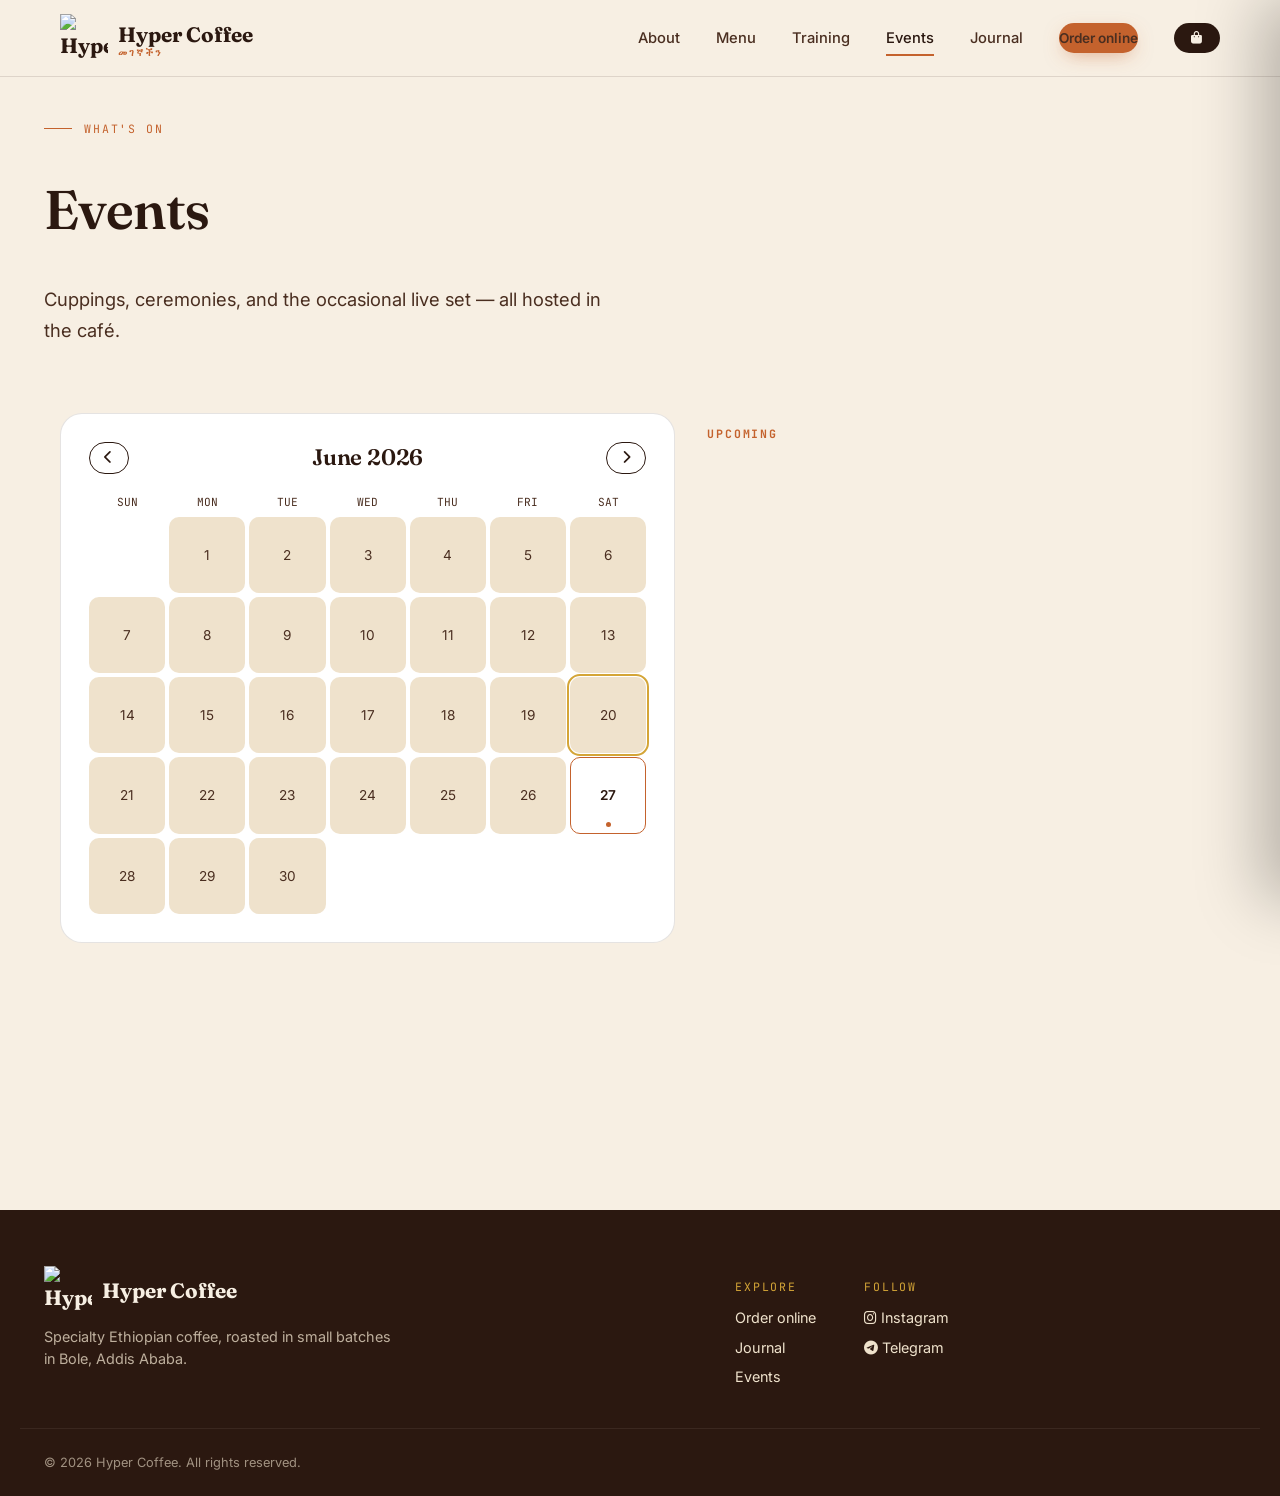
==== events.html @ 32b16d01 "Add 'Training' link to navigation in events.html" ====
<!DOCTYPE html>
<html lang="en">
<head>
<meta charset="UTF-8" />
<meta name="viewport" content="width=device-width, initial-scale=1.0" />
<title>Events | Hyper Coffee</title>
<meta name="description" content="Cuppings, ceremonies, and live music at Hyper Coffee, Bole, Addis Ababa." />
<link rel="preconnect" href="https://fonts.googleapis.com">
<link href="https://fonts.googleapis.com/css2?family=Fraunces:opsz,wght@9..144,400..700&family=Inter:wght@400;500;600;700&family=JetBrains+Mono:wght@400;500;600&display=swap" rel="stylesheet">
<link rel="stylesheet" href="https://cdnjs.cloudflare.com/ajax/libs/font-awesome/6.5.1/css/all.min.css" />
<link rel="stylesheet" href="assets/style.css">
<link rel="manifest" href="manifest.json">
<meta name="theme-color" content="#2B1810">
</head>
<body>

<!-- ===== HEADER (updated) ===== -->
<header class="site-header">
  <div class="wrap">
    <a href="/" class="brand">
      <img src="https://i.imgur.com/oDSV0HM.png" alt="Hyper Coffee" class="brand-mark">
      <span>
        Hyper Coffee
        <span class="brand-sub">መገኛችን</span>
      </span>
    </a>
    <nav class="nav-links">
      <a href="/#about">About</a>
      <a href="/#menu">Menu</a>
      <a href="/training">Training</a>
      <a href="/events" class="active">Events</a>
      <a href="/journal">Journal</a>
      <a href="/order" class="btn btn-primary btn-sm">Order online</a>
      <button class="nav-cart" data-open-cart aria-label="Open cart"><i class="fas fa-bag-shopping"></i><span class="cart-badge" style="display:none;">0</span></button>
    </nav>
    <button id="menu-btn" class="menu-btn" aria-label="Open menu"><span></span><span></span><span></span></button>
  </div>
</header>
<div id="mobile-panel" class="mobile-panel">
  <a href="/#about">About</a>
  <a href="/#menu">Menu</a>
  <a href="/training">Training</a>
  <a href="/events">Events</a>
  <a href="/journal">Journal</a>
  <a href="/order" style="color:var(--terracotta);">Order online →</a>
</div>

<section style="padding:7.5rem 1.5rem 3rem; max-width:1240px; margin:0 auto;">
  <div class="eyebrow-line"><span class="rule"></span><span class="h-eyebrow">What's on</span></div>
  <h1 class="h-display" style="font-size:clamp(2.2rem,5vw,3.4rem); color:var(--roast);">Events</h1>
  <p class="body-lg" style="color:var(--roast-soft); max-width:36rem; margin-top:0.75rem;">Cuppings, ceremonies, and the occasional live set — all hosted in the café.</p>
</section>

<section class="wrap" style="max-width:1240px; padding-bottom:3rem; display:grid; grid-template-columns:1fr; gap:2rem;" id="events-layout">

  <!-- Calendar -->
  <div data-reveal style="background:#fff; border-radius:22px; border:1px solid var(--line); padding:1.75rem;">
    <div style="display:flex; justify-content:space-between; align-items:center; margin-bottom:1.25rem;">
      <button id="cal-prev" aria-label="Previous month" class="btn btn-outline btn-sm" style="padding:0.5rem 0.9rem;"><i class="fas fa-chevron-left"></i></button>
      <h2 id="cal-title" class="h-display" style="font-size:1.4rem; color:var(--roast); margin:0;"></h2>
      <button id="cal-next" aria-label="Next month" class="btn btn-outline btn-sm" style="padding:0.5rem 0.9rem;"><i class="fas fa-chevron-right"></i></button>
    </div>
    <div style="display:grid; grid-template-columns:repeat(7,1fr); gap:4px; text-align:center; font-family:var(--mono); font-size:0.7rem; color:var(--roast-soft); margin-bottom:0.4rem;">
      <span>SUN</span><span>MON</span><span>TUE</span><span>WED</span><span>THU</span><span>FRI</span><span>SAT</span>
    </div>
    <div id="cal-grid" style="display:grid; grid-template-columns:repeat(7,1fr); gap:4px;"></div>
  </div>

  <!-- Event list -->
  <div>
    <h3 class="h-eyebrow" style="margin-bottom:1rem;" id="event-list-label">Upcoming</h3>
    <div id="event-list" style="display:flex; flex-direction:column; gap:1rem;"></div>
  </div>
</section>

<!-- ===== FOOTER (updated) ===== -->
<footer class="site-footer">
  <div class="wrap footer-grid" style="padding:3.5rem 1.5rem 2rem; display:grid; grid-template-columns:1fr; gap:2.5rem;">
    <div>
      <div class="brand" style="color:var(--cream);">
        <img src="https://i.imgur.com/oDSV0HM.png" alt="Hyper Coffee" class="brand-mark">
        Hyper Coffee
      </div>
      <p style="margin-top:0.75rem; max-width:22rem; font-size:0.9rem; opacity:0.75;">Specialty Ethiopian coffee, roasted in small batches in Bole, Addis Ababa.</p>
    </div>
    <div style="display:flex; gap:3rem; flex-wrap:wrap;">
      <div>
        <p class="h-eyebrow" style="color:var(--gold); margin-bottom:0.75rem;">Explore</p>
        <a href="/order" style="display:block; margin-bottom:0.5rem; font-size:0.9rem;">Order online</a>
        <a href="/journal" style="display:block; margin-bottom:0.5rem; font-size:0.9rem;">Journal</a>
        <a href="/events" style="display:block; margin-bottom:0.5rem; font-size:0.9rem;">Events</a>
      </div>
      <div>
        <p class="h-eyebrow" style="color:var(--gold); margin-bottom:0.75rem;">Follow</p>
        <a href="#" style="display:block; margin-bottom:0.5rem; font-size:0.9rem;"><i class="fab fa-instagram"></i> Instagram</a>
        <a href="#" style="display:block; margin-bottom:0.5rem; font-size:0.9rem;"><i class="fab fa-telegram"></i> Telegram</a>
      </div>
    </div>
  </div>
  <div class="wrap" style="padding:1.5rem; border-top:1px solid rgba(247,239,227,0.12); font-size:0.8rem; opacity:0.6;">&copy; 2026 Hyper Coffee. All rights reserved.</div>
</footer>

<div id="cart-overlay" class="cart-overlay" data-close-cart></div>
<div id="cart-drawer" class="cart-drawer">
  <div style="padding:1.5rem; border-bottom:1px solid var(--line); display:flex; justify-content:space-between; align-items:center;">
    <h3 class="h-display" style="font-size:1.3rem; margin:0;">Your cup</h3>
    <button data-close-cart aria-label="Close cart" style="background:none; border:none; font-size:1.3rem; cursor:pointer; color:var(--roast);">&times;</button>
  </div>
  <div id="cart-drawer-body" style="flex:1; overflow-y:auto; padding:0.5rem 1.5rem;"></div>
  <div id="cart-drawer-footer" style="padding:1.5rem; border-top:1px solid var(--line);"></div>
</div>

<script src="assets/site.js"></script>
<script>
const EVENTS = {
  "2026-07-04": { title:"Cupping & Ceremony", time:"10:00 AM", desc:"Guided tasting + full traditional buna ceremony with our head roaster. Free, limited seats." },
  "2026-06-27": { title:"Live Acoustic Set", time:"7:00 PM", desc:"Local acoustic duo plays the courtyard. No cover, just buy a coffee." },
  "2026-07-11": { title:"Roasting 101 Workshop", time:"11:00 AM", desc:"A hands-on intro to roast curves and tasting, capped at 8 guests." },
  "2026-07-18": { title:"Open Mic Night", time:"6:30 PM", desc:"Sign up at the counter — poetry, music, anything goes." },
  "2026-08-01": { title:"Cupping & Ceremony", time:"10:00 AM", desc:"Our monthly guided tasting and buna ceremony." },
};

let viewDate = new Date(2026, 5, 20);
const today = new Date(2026, 5, 20);

function pad(n){ return n.toString().padStart(2,'0'); }
function isoOf(y,m,d){ return `${y}-${pad(m+1)}-${pad(d)}`; }

function renderCalendar(){
  const y = viewDate.getFullYear(), m = viewDate.getMonth();
  document.getElementById('cal-title').textContent = viewDate.toLocaleString('en-US',{month:'long', year:'numeric'});
  const firstDay = new Date(y,m,1).getDay();
  const daysInMonth = new Date(y,m+1,0).getDate();
  const grid = document.getElementById('cal-grid');
  let html = '';
  for(let i=0;i<firstDay;i++) html += `<div class="cal-day empty"></div>`;
  for(let d=1; d<=daysInMonth; d++){
    const iso = isoOf(y,m,d);
    const hasEvent = !!EVENTS[iso];
    const isToday = (y===today.getFullYear() && m===today.getMonth() && d===today.getDate());
    html += `<div class="cal-day ${hasEvent?'has-event':''} ${isToday?'today':''}" data-iso="${iso}" tabindex="0" role="button">${d}${hasEvent?'<span class="dot"></span>':''}</div>`;
  }
  grid.innerHTML = html;
  grid.querySelectorAll('.cal-day.has-event').forEach(el => {
    el.addEventListener('click', () => renderEventList(el.dataset.iso));
    el.addEventListener('keydown', (e) => { if(e.key==='Enter') renderEventList(el.dataset.iso); });
  });
}

function monthAbbrev(m){ return ['JAN','FEB','MAR','APR','MAY','JUN','JUL','AUG','SEP','OCT','NOV','DEC'][m]; }

function renderEventList(filterIso){
  const label = document.getElementById('event-list-label');
  const list = document.getElementById('event-list');
  let entries = Object.entries(EVENTS).sort((a,b)=> a[0]<b[0]?-1:1);
  if(filterIso){
    entries = entries.filter(([iso]) => iso === filterIso);
    label.textContent = new Date(filterIso+'T00:00:00').toLocaleDateString('en-US',{month:'long', day:'numeric'});
  } else {
    entries = entries.filter(([iso]) => iso >= isoOf(today.getFullYear(),today.getMonth(),today.getDate()));
    label.textContent = 'Upcoming';
  }
  if(!entries.length){
    list.innerHTML = '<div class="empty-state">No events on this day.</div>';
    return;
  }
  list.innerHTML = entries.map(([iso, ev]) => {
    const d = new Date(iso+'T00:00:00');
    return `
    <div class="event-card" data-reveal>
      <div class="event-date-chip"><span class="num">${d.getDate()}</span><span class="mon">${monthAbbrev(d.getMonth())}</span></div>
      <div>
        <p style="font-weight:700; margin:0 0 0.2rem; color:var(--roast);">${ev.title}</p>
        <p style="font-family:var(--mono); font-size:0.78rem; color:var(--terracotta); margin:0 0 0.4rem;">${ev.time}</p>
        <p style="font-size:0.88rem; color:var(--roast-soft); margin:0;">${ev.desc}</p>
      </div>
    </div>`;
  }).join('');
}

document.getElementById('cal-prev').addEventListener('click', () => { viewDate.setMonth(viewDate.getMonth()-1); renderCalendar(); });
document.getElementById('cal-next').addEventListener('click', () => { viewDate.setMonth(viewDate.getMonth()+1); renderCalendar(); });

renderCalendar();
renderEventList(null);
</script>
</body>
</html>
---- assets/style.css ----
/* ============================================
   HYPER COFFEE — Design System
   Palette: roast #2B1810, cream #F7EFE3, terracotta #C4622D,
            sage #8A9A7E, gold #D4A537
   Type: Fraunces (display) / Inter (body+ui) / JetBrains Mono (data)
   ============================================ */

:root {
  --roast: #2B1810;
  --roast-soft: #4A2E20;
  --cream: #F7EFE3;
  --cream-deep: #EFE2CC;
  --terracotta: #C4622D;
  --terracotta-deep: #9E4A1F;
  --sage: #8A9A7E;
  --gold: #D4A537;
  --ink: #1C1410;
  --line: rgba(43, 24, 16, 0.12);

  --serif: 'Fraunces', serif;
  --sans: 'Inter', sans-serif;
  --mono: 'JetBrains Mono', monospace;

  --ease: cubic-bezier(0.16, 1, 0.3, 1);
}

/* ---------- Base reset ---------- */
* {
  box-sizing: border-box;
}

html {
  scroll-behavior: smooth;
}

body {
  margin: 0;
  background: var(--cream);
  color: var(--ink);
  font-family: var(--sans);
  -webkit-font-smoothing: antialiased;
  line-height: 1.5;
}

img {
  max-width: 100%;
  display: block;
}

a {
  color: inherit;
  text-decoration: none;
}

/* ---------- Reduced motion ---------- */
@media (prefers-reduced-motion: reduce) {
  * {
    animation-duration: 0.01ms !important;
    animation-iteration-count: 1 !important;
    transition-duration: 0.01ms !important;
    scroll-behavior: auto !important;
  }
}

/* ---------- Focus ---------- */
:focus-visible {
  outline: 2px solid var(--terracotta);
  outline-offset: 3px;
  border-radius: 2px;
}

/* ---------- Typography ---------- */
.h-display {
  font-family: var(--serif);
  font-weight: 600;
  letter-spacing: -0.01em;
  line-height: 1.04;
}

.h-eyebrow {
  font-family: var(--mono);
  font-size: 0.72rem;
  letter-spacing: 0.16em;
  text-transform: uppercase;
  color: var(--terracotta);
}

.body-lg {
  font-size: 1.15rem;
  line-height: 1.7;
  font-weight: 400;
}

/* ---------- Layout ---------- */
.wrap {
  max-width: 1240px;
  margin: 0 auto;
  padding: 0 1.5rem;
}

@media (min-width: 768px) {
  .wrap {
    padding: 0 2.5rem;
  }
}

/* ---------- Header ---------- */
.site-header {
  position: fixed;
  top: 0;
  left: 0;
  right: 0;
  z-index: 60;
  background: rgba(247, 239, 227, 0.92);
  backdrop-filter: blur(10px);
  border-bottom: 1px solid var(--line);
  transition: background 0.4s var(--ease);
}

.site-header .wrap {
  display: flex;
  align-items: center;
  justify-content: space-between;
  height: 76px;
}

/* Brand */
.brand {
  display: flex;
  align-items: center;
  gap: 0.65rem;
  font-family: var(--serif);
  font-weight: 700;
  font-size: 1.3rem;
  color: var(--roast);
}

.brand-mark {
  width: 48px;
  height: 48px;
  flex: 0 0 auto;
}

.brand .brand-sub {
  display: block;
  font-family: var(--mono);
  font-size: 0.6rem;
  letter-spacing: 0.2em;
  text-transform: uppercase;
  color: var(--terracotta);
  margin-top: -2px;
  line-height: 1;
}

/* Nav links */
.nav-links {
  display: none;
  gap: 2.25rem;
  font-size: 0.92rem;
  font-weight: 500;
  align-items: center;
}

@media (min-width: 880px) {
  .nav-links {
    display: flex;
  }
}

.nav-links a {
  position: relative;
  padding: 0.3rem 0;
  color: var(--roast-soft);
}

.nav-links a::after {
  content: '';
  position: absolute;
  left: 0;
  bottom: -2px;
  width: 0;
  height: 1.5px;
  background: var(--terracotta);
  transition: width 0.3s var(--ease);
}

.nav-links a:hover::after,
.nav-links a.active::after {
  width: 100%;
}

.nav-links a.active {
  color: var(--roast);
}

/* Nav cart button */
.nav-cart {
  position: relative;
  display: inline-flex;
  align-items: center;
  gap: 0.5rem;
  background: var(--roast);
  color: var(--cream);
  font-family: var(--mono);
  font-size: 0.78rem;
  padding: 0.55rem 1.1rem;
  border-radius: 999px;
  border: none;
  cursor: pointer;
  transition: background 0.25s;
}

.nav-cart:hover {
  background: var(--terracotta-deep);
}

.cart-badge {
  background: var(--gold);
  color: var(--roast);
  font-weight: 700;
  border-radius: 999px;
  min-width: 18px;
  height: 18px;
  display: inline-flex;
  align-items: center;
  justify-content: center;
  font-size: 0.68rem;
  padding: 0 4px;
}

/* Hamburger menu button */
.menu-btn {
  display: flex;
  flex-direction: column;
  gap: 5px;
  background: none;
  border: none;
  cursor: pointer;
  padding: 6px;
}

.menu-btn span {
  width: 22px;
  height: 2px;
  background: var(--roast);
  display: block;
  transition: transform 0.3s, opacity 0.3s;
}

@media (min-width: 880px) {
  .menu-btn {
    display: none;
  }
}

/* Mobile panel */
.mobile-panel {
  position: fixed;
  inset: 76px 0 0 0;
  background: var(--cream);
  z-index: 55;
  transform: translateY(-8px);
  opacity: 0;
  pointer-events: none;
  transition: transform 0.3s var(--ease), opacity 0.3s var(--ease);
  display: flex;
  flex-direction: column;
  padding: 1.5rem;
}

.mobile-panel.open {
  transform: translateY(0);
  opacity: 1;
  pointer-events: auto;
}

.mobile-panel a {
  font-family: var(--serif);
  font-size: 1.6rem;
  padding: 0.6rem 0;
  border-bottom: 1px solid var(--line);
  color: var(--roast);
}

/* ---------- Buttons ---------- */
.btn {
  display: inline-flex;
  align-items: center;
  justify-content: center;
  gap: 0.5rem;
  font-weight: 600;
  font-size: 0.95rem;
  padding: 0.95rem 1.9rem;
  border-radius: 999px;
  cursor: pointer;
  border: none;
  transition: transform 0.25s var(--ease), background 0.25s, box-shadow 0.25s;
  font-family: var(--sans);
}

.btn:active {
  transform: scale(0.97);
}

.btn-primary {
  background: var(--terracotta);
  color: var(--cream);
  box-shadow: 0 6px 20px -6px rgba(196, 98, 45, 0.55);
}

.btn-primary:hover {
  background: var(--terracotta-deep);
  transform: translateY(-2px);
}

.btn-outline {
  background: transparent;
  border: 1.5px solid var(--roast);
  color: var(--roast);
}

.btn-outline:hover {
  background: var(--roast);
  color: var(--cream);
}

.btn-ghost {
  background: rgba(255, 255, 255, 0.12);
  border: 1.5px solid rgba(247, 239, 227, 0.5);
  color: var(--cream);
}

.btn-ghost:hover {
  background: rgba(255, 255, 255, 0.22);
}

.btn-sm {
  padding: 0.6rem 1.2rem;
  font-size: 0.85rem;
}

.btn:disabled {
  opacity: 0.4;
  cursor: not-allowed;
  transform: none !important;
}

/* ---------- Jebena pour scene (new hero) ---------- */
.hero-split {
  display: grid;
  grid-template-columns: 1fr 1fr;
  min-height: 100vh;
  padding-top: 76px;
  background: #1c1410;
}

.hero-left {
  display: flex;
  flex-direction: column;
  justify-content: center;
  padding: 4rem 3rem 4rem 4rem;
  background: radial-gradient(ellipse at 30% 50%, #2b1a14, #0f0b09);
  color: #f7efe3;
}
.hero-left .eyebrow-line .rule {
  background: #d4a537;
}
.hero-left .h-eyebrow {
  color: #d4a537;
}
.hero-left h1 {
  font-size: clamp(3rem, 8vw, 5.5rem);
  letter-spacing: -0.02em;
  margin: 0.5rem 0 1rem;
  line-height: 1;
}
.hero-left p {
  max-width: 28rem;
  font-size: 1.1rem;
  line-height: 1.7;
  color: rgba(247, 239, 227, 0.75);
  margin-bottom: 2.5rem;
}
.hero-left .btn-group {
  display: flex;
  gap: 1rem;
  flex-wrap: wrap;
}
.hero-left .btn-outline {
  border-color: rgba(247, 239, 227, 0.3);
  color: #f7efe3;
}
.hero-left .btn-outline:hover {
  background: #f7efe3;
  color: #1c1410;
}

.hero-right {
  position: relative;
  overflow: hidden;
  background: #1c1410;
  display: flex;
  align-items: center;
  justify-content: center;
}
.hero-right .jebena-scene {
  width: 100%;
  max-width: 550px;
  margin: 0 auto;
  position: relative;
  padding: 2rem;
}
.jebena-scene svg {
  display: block;
  width: 100%;
  height: auto;
  filter: drop-shadow(0 20px 40px rgba(0,0,0,0.6));
}

/* Steam particles (CSS animated) */
.jebena-scene .steam-container {
  position: absolute;
  top: 0;
  left: 0;
  width: 100%;
  height: 100%;
  pointer-events: none;
}
.steam-particle {
  position: absolute;
  border-radius: 50%;
  background: radial-gradient(circle, rgba(247,239,227,0.25) 0%, transparent 70%);
  animation: steamFloat 4s ease-in-out infinite;
}
.steam-particle:nth-child(1) {
  width: 80px; height: 80px;
  bottom: 70%; left: 30%;
  animation-delay: 0s;
}
.steam-particle:nth-child(2) {
  width: 100px; height: 100px;
  bottom: 75%; left: 55%;
  animation-delay: 1.2s;
}
.steam-particle:nth-child(3) {
  width: 60px; height: 60px;
  bottom: 60%; left: 10%;
  animation-delay: 2.4s;
}
.steam-particle:nth-child(4) {
  width: 90px; height: 90px;
  bottom: 65%; left: 70%;
  animation-delay: 0.8s;
}

@keyframes steamFloat {
  0% { transform: translateY(0) scale(0.8); opacity: 0; }
  30% { opacity: 0.7; }
  100% { transform: translateY(-120px) scale(1.4); opacity: 0; }
}

/* Pour stream animation */
.pour-stream {
  stroke-dasharray: 400;
  stroke-dashoffset: 400;
  animation: pourFlow 2.5s ease-in-out infinite;
}
@keyframes pourFlow {
  0% { stroke-dashoffset: 400; opacity: 0.2; }
  30% { opacity: 1; }
  70% { opacity: 1; }
  100% { stroke-dashoffset: 0; opacity: 0.2; }
}

/* ---------- Three Rounds (abol/tona/baraka) ---------- */
.round-card {
  border-top: 1px solid var(--line);
  padding-top: 2rem;
}

.round-label {
  font-family: var(--mono);
  font-size: 0.75rem;
  letter-spacing: 0.14em;
  text-transform: uppercase;
  color: var(--sage);
  display: flex;
  align-items: baseline;
  gap: 0.6rem;
}

.round-label .amh {
  font-family: var(--serif);
  font-size: 1.4rem;
  color: var(--terracotta);
  font-weight: 600;
}

/* ---------- Cards ---------- */
.card {
  background: #fff;
  border-radius: 18px;
  box-shadow: 0 1px 2px rgba(43, 24, 16, 0.06);
}

.menu-card {
  background: #fff;
  border-radius: 20px;
  padding: 1.75rem;
  position: relative;
  overflow: hidden;
  border: 1px solid var(--line);
  transition: transform 0.35s var(--ease), box-shadow 0.35s var(--ease);
}

.menu-card:hover {
  transform: translateY(-6px);
  box-shadow: 0 20px 40px -16px rgba(43, 24, 16, 0.22);
}

.menu-card .tag {
  position: absolute;
  top: 1rem;
  right: 1rem;
  font-family: var(--mono);
  font-size: 0.65rem;
  background: var(--sage);
  color: #fff;
  padding: 0.25rem 0.6rem;
  border-radius: 999px;
  letter-spacing: 0.06em;
}

.price-tag {
  font-family: var(--mono);
  color: var(--terracotta);
  font-weight: 600;
  font-size: 1.05rem;
}

/* ---------- Gallery lightbox ---------- */
.lightbox {
  display: none;
  position: fixed;
  inset: 0;
  background: rgba(0, 0, 0, 0.92);
  z-index: 100;
  justify-content: center;
  align-items: center;
}

.lightbox:target {
  display: flex;
}

.lightbox img {
  max-width: 90%;
  max-height: 90%;
  border-radius: 8px;
}

/* ---------- Event calendar ---------- */
.cal-day {
  aspect-ratio: 1;
  display: flex;
  flex-direction: column;
  align-items: center;
  justify-content: center;
  border-radius: 10px;
  font-size: 0.85rem;
  cursor: default;
  position: relative;
  background: var(--cream-deep);
  color: var(--roast-soft);
}

.cal-day.empty {
  background: transparent;
}

.cal-day.has-event {
  background: #fff;
  border: 1.5px solid var(--terracotta);
  color: var(--roast);
  cursor: pointer;
  font-weight: 600;
}

.cal-day.has-event:hover {
  background: var(--terracotta);
  color: #fff;
}

.cal-day .dot {
  width: 5px;
  height: 5px;
  border-radius: 50%;
  background: var(--terracotta);
  position: absolute;
  bottom: 6px;
}

.cal-day.has-event:hover .dot {
  background: #fff;
}

.cal-day.today {
  outline: 2px solid var(--gold);
  outline-offset: 1px;
}

.event-card {
  background: #fff;
  border-radius: 16px;
  border: 1px solid var(--line);
  padding: 1.25rem;
  display: flex;
  gap: 1rem;
}

.event-date-chip {
  flex: 0 0 56px;
  height: 56px;
  background: var(--roast);
  color: var(--cream);
  border-radius: 12px;
  display: flex;
  flex-direction: column;
  align-items: center;
  justify-content: center;
  font-family: var(--mono);
}

.event-date-chip .num {
  font-size: 1.3rem;
  font-weight: 700;
  line-height: 1;
}

.event-date-chip .mon {
  font-size: 0.62rem;
  letter-spacing: 0.06em;
  text-transform: uppercase;
  opacity: 0.8;
}

/* ---------- Featured post (journal) ---------- */
.featured-post {
  transition: box-shadow 0.35s;
}

/* ---------- Cart drawer ---------- */
.cart-overlay {
  position: fixed;
  inset: 0;
  background: rgba(28, 20, 16, 0.5);
  z-index: 80;
  opacity: 0;
  pointer-events: none;
  transition: opacity 0.3s;
}

.cart-overlay.open {
  opacity: 1;
  pointer-events: auto;
}

.cart-drawer {
  position: fixed;
  top: 0;
  right: 0;
  bottom: 0;
  width: 100%;
  max-width: 420px;
  background: var(--cream);
  z-index: 90;
  transform: translateX(100%);
  transition: transform 0.4s var(--ease);
  display: flex;
  flex-direction: column;
  box-shadow: -20px 0 60px rgba(0, 0, 0, 0.25);
}

.cart-drawer.open {
  transform: translateX(0);
}

.cart-line {
  display: flex;
  gap: 0.9rem;
  align-items: flex-start;
  padding: 1rem 0;
  border-bottom: 1px solid var(--line);
}

.qty-stepper {
  display: flex;
  align-items: center;
  gap: 0.6rem;
  font-family: var(--mono);
}

.qty-stepper button {
  width: 24px;
  height: 24px;
  border-radius: 50%;
  border: 1px solid var(--line);
  background: #fff;
  cursor: pointer;
  font-size: 0.9rem;
  line-height: 1;
}

/* ---------- Order page quantity pill ---------- */
.qty-pill {
  display: inline-flex;
  align-items: center;
  gap: 0.5rem;
  font-family: var(--mono);
  background: var(--cream-deep);
  border-radius: 999px;
  padding: 0.25rem 0.4rem;
}

.qty-pill button {
  width: 26px;
  height: 26px;
  border-radius: 50%;
  border: none;
  background: #fff;
  cursor: pointer;
  font-size: 1rem;
  line-height: 1;
  box-shadow: 0 1px 2px rgba(0, 0, 0, 0.08);
}

.add-btn {
  transition: transform 0.2s, background 0.2s;
}

.add-btn:active {
  transform: scale(0.95);
}

/* ---------- Scroll reveal ---------- */
[data-reveal] {
  opacity: 0;
  transform: translateY(28px);
  transition: opacity 0.7s var(--ease), transform 0.7s var(--ease);
}

[data-reveal].in {
  opacity: 1;
  transform: translateY(0);
}

[data-reveal="fade"] {
  transform: none;
}

/* ---------- Footer ---------- */
.site-footer {
  background: var(--roast);
  color: var(--cream-deep);
}

.site-footer a:hover {
  color: var(--gold);
}

/* ---------- Toast ---------- */
.toast {
  position: fixed;
  bottom: 24px;
  left: 50%;
  transform: translateX(-50%) translateY(20px);
  background: var(--roast);
  color: var(--cream);
  font-family: var(--mono);
  font-size: 0.85rem;
  padding: 0.85rem 1.5rem;
  border-radius: 999px;
  z-index: 200;
  opacity: 0;
  pointer-events: none;
  transition: opacity 0.3s var(--ease), transform 0.3s var(--ease);
  box-shadow: 0 12px 30px -8px rgba(0, 0, 0, 0.4);
}

.toast.show {
  opacity: 1;
  transform: translateX(-50%) translateY(0);
}

/* ---------- Empty state ---------- */
.empty-state {
  text-align: center;
  padding: 3rem 1rem;
  color: var(--roast-soft);
  opacity: 0.7;
}

/* ---------- Eyebrow line component ---------- */
.eyebrow-line {
  display: flex;
  align-items: center;
  gap: 0.75rem;
  margin-bottom: 0.75rem;
}

.eyebrow-line .rule {
  width: 28px;
  height: 1.5px;
  background: var(--terracotta);
}

/* ---------- Utilities ---------- */
.text-roast {
  color: var(--roast);
}

.bg-roast {
  background: var(--roast);
}

.bg-cream-deep {
  background: var(--cream-deep);
}

/* ---------- Responsive grid overrides ---------- */
@media (min-width: 640px) {
  .menu-grid {
    grid-template-columns: repeat(3, 1fr) !important;
  }
  .gallery-grid {
    grid-template-columns: repeat(4, 1fr) !important;
  }
}

@media (min-width: 768px) {
  .rounds-grid {
    grid-template-columns: repeat(3, 1fr) !important;
  }
  .location-grid {
    grid-template-columns: 1.1fr 1fr !important;
    align-items: center;
  }
  .footer-grid {
    grid-template-columns: 1.3fr 1fr !important;
  }
  .featured-post {
    grid-template-columns: 1fr 1fr !important;
  }
  #post-grid {
    grid-template-columns: repeat(3, 1fr) !important;
  }
}

@media (min-width: 900px) {
  #events-layout {
    grid-template-columns: 1.2fr 1fr !important;
    align-items: flex-start;
  }
}

@media (min-width: 960px) {
  #order-layout {
    grid-template-columns: 1fr 360px !important;
    align-items: flex-start;
  }
}

@media (max-width: 640px) {
  .hide-on-small {
    display: none !important;
  }
}

/* ---------- Hero responsive ---------- */
@media (max-width: 768px) {
  .hero-split {
    grid-template-columns: 1fr;
    padding-top: 76px;
  }
  .hero-left {
    padding: 3rem 1.5rem;
    text-align: center;
    align-items: center;
  }
  .hero-left p {
    max-width: 100%;
  }
  .hero-left .btn-group {
    justify-content: center;
  }
  .hero-right {
    min-height: 50vh;
  }
  .hero-right .jebena-scene {
    max-width: 300px;
  }
   }
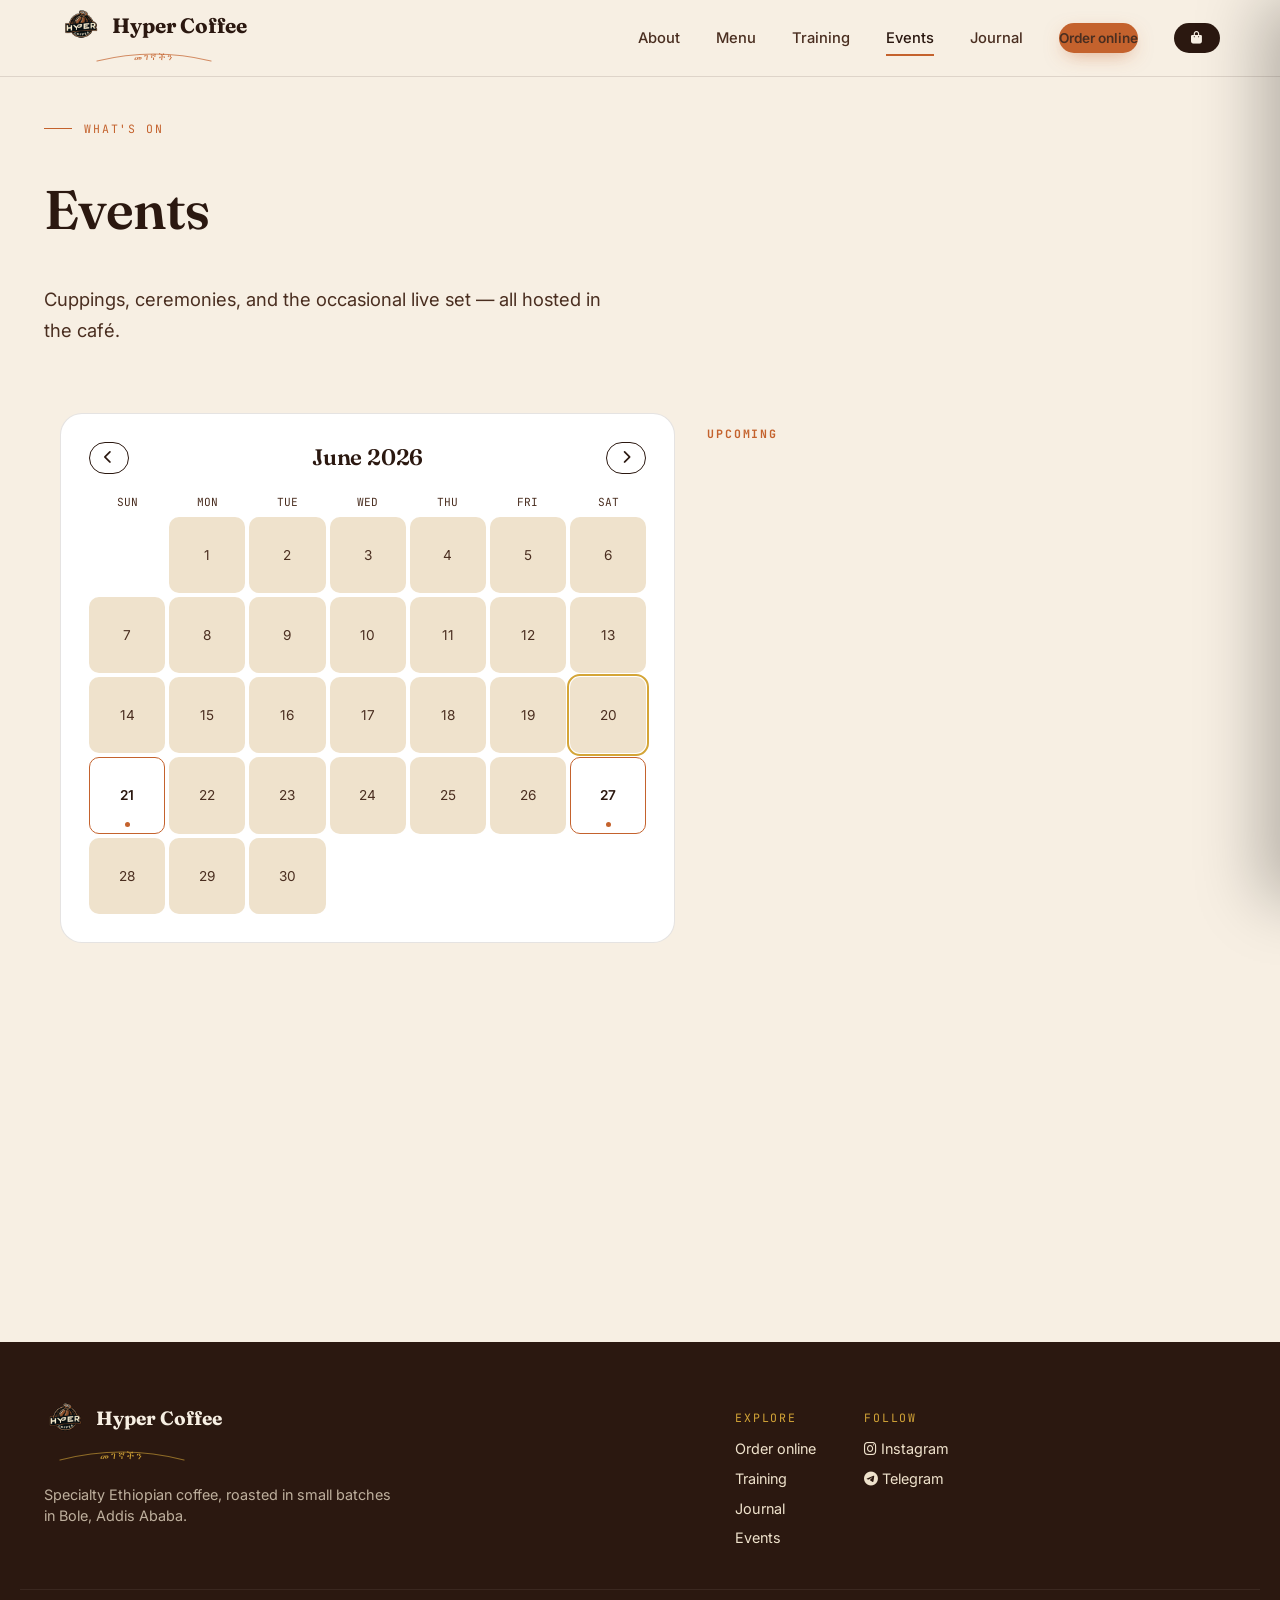
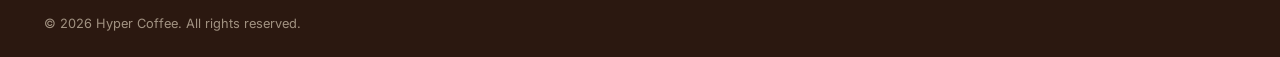
==== commit 75f88615: "Refactor header and footer structure in events.html" ====
--- a/events.html
+++ b/events.html
@@ -14,15 +14,23 @@
 </head>
 <body>
 
-<!-- ===== HEADER (updated) ===== -->
+<!-- ===== HEADER ===== -->
 <header class="site-header">
   <div class="wrap">
-    <a href="/" class="brand">
-      <img src="https://i.imgur.com/oDSV0HM.png" alt="Hyper Coffee" class="brand-mark">
-      <span>
-        Hyper Coffee
-        <span class="brand-sub">መገኛችን</span>
-      </span>
+    <a href="/" class="brand" style="flex-direction:column; align-items:center; gap:0; text-decoration:none;">
+      <div style="display:flex; align-items:center; gap:0.65rem;">
+        <img src="assets/images/hyperlogo.png" alt="Hyper Coffee" class="brand-mark" style="width:42px; height:42px;">
+        <span style="font-family:var(--serif); font-weight:700; font-size:1.3rem; color:var(--roast);">Hyper Coffee</span>
+      </div>
+      <svg width="130" height="26" viewBox="0 0 130 26" style="display:block; margin:-2px auto 0;">
+        <path d="M8,16 Q65,2 122,16" class="brand-curve-line"/>
+        <text class="brand-curve-text" font-size="9">
+          <textPath href="#headerCurve" startOffset="50%" text-anchor="middle">መገኛችን</textPath>
+        </text>
+        <defs>
+          <path id="headerCurve" d="M15,20 Q65,10 115,20"/>
+        </defs>
+      </svg>
     </a>
     <nav class="nav-links">
       <a href="/#about">About</a>
@@ -73,13 +81,24 @@
   </div>
 </section>
 
-<!-- ===== FOOTER (updated) ===== -->
+<!-- ===== FOOTER ===== -->
 <footer class="site-footer">
   <div class="wrap footer-grid" style="padding:3.5rem 1.5rem 2rem; display:grid; grid-template-columns:1fr; gap:2.5rem;">
     <div>
-      <div class="brand" style="color:var(--cream);">
-        <img src="https://i.imgur.com/oDSV0HM.png" alt="Hyper Coffee" class="brand-mark">
-        Hyper Coffee
+      <div class="brand" style="color:var(--cream); display:flex; flex-direction:column; align-items:flex-start; gap:0; text-decoration:none;">
+        <div style="display:flex; align-items:center; gap:0.65rem;">
+          <img src="assets/images/hyperlogo.png" alt="Hyper Coffee" class="brand-mark" style="width:42px; height:42px;">
+          <span style="font-family:var(--serif); font-weight:700; font-size:1.2rem; color:var(--cream);">Hyper Coffee</span>
+        </div>
+        <svg width="140" height="30" viewBox="0 0 140 30" style="display:block; margin:2px 0 0 8px;">
+          <path d="M8,18 Q70,2 132,18" stroke="var(--gold)" stroke-width="1.2" fill="none" stroke-linecap="round" opacity="0.6"/>
+          <text font-family="'Fraunces', serif" font-size="10" fill="var(--gold)" font-weight="500" letter-spacing="2">
+            <textPath href="#curveFooter" startOffset="50%" text-anchor="middle">መገኛችን</textPath>
+          </text>
+          <defs>
+            <path id="curveFooter" d="M15,22 Q70,12 125,22"/>
+          </defs>
+        </svg>
       </div>
       <p style="margin-top:0.75rem; max-width:22rem; font-size:0.9rem; opacity:0.75;">Specialty Ethiopian coffee, roasted in small batches in Bole, Addis Ababa.</p>
     </div>
@@ -87,6 +106,7 @@
       <div>
         <p class="h-eyebrow" style="color:var(--gold); margin-bottom:0.75rem;">Explore</p>
         <a href="/order" style="display:block; margin-bottom:0.5rem; font-size:0.9rem;">Order online</a>
+        <a href="/training" style="display:block; margin-bottom:0.5rem; font-size:0.9rem;">Training</a>
         <a href="/journal" style="display:block; margin-bottom:0.5rem; font-size:0.9rem;">Journal</a>
         <a href="/events" style="display:block; margin-bottom:0.5rem; font-size:0.9rem;">Events</a>
       </div>
@@ -112,19 +132,33 @@
 
 <script src="assets/site.js"></script>
 <script>
+// ============================================================
+//  EVENTS DATA — Edit this object to add/remove events
+// ============================================================
 const EVENTS = {
+  // Example event for today's date (2026-06-21)
+  "2026-06-21": { title:"Test Event — Today", time:"All day", desc:"This is a test event to verify the calendar works." },
+  
+  // Your existing events
   "2026-07-04": { title:"Cupping & Ceremony", time:"10:00 AM", desc:"Guided tasting + full traditional buna ceremony with our head roaster. Free, limited seats." },
   "2026-06-27": { title:"Live Acoustic Set", time:"7:00 PM", desc:"Local acoustic duo plays the courtyard. No cover, just buy a coffee." },
   "2026-07-11": { title:"Roasting 101 Workshop", time:"11:00 AM", desc:"A hands-on intro to roast curves and tasting, capped at 8 guests." },
   "2026-07-18": { title:"Open Mic Night", time:"6:30 PM", desc:"Sign up at the counter — poetry, music, anything goes." },
   "2026-08-01": { title:"Cupping & Ceremony", time:"10:00 AM", desc:"Our monthly guided tasting and buna ceremony." },
+  
+  // Add more events below using this format:
+  // "YYYY-MM-DD": { title:"Event Name", time:"Time", desc:"Description" },
 };
 
-let viewDate = new Date(2026, 5, 20);
+// ============================================================
+//  CALENDAR ENGINE — Do not edit below unless you know what you're doing
+// ============================================================
+let viewDate = new Date(2026, 5, 20); // June 20, 2026
 const today = new Date(2026, 5, 20);
 
 function pad(n){ return n.toString().padStart(2,'0'); }
 function isoOf(y,m,d){ return `${y}-${pad(m+1)}-${pad(d)}`; }
+function monthAbbrev(m){ return ['JAN','FEB','MAR','APR','MAY','JUN','JUL','AUG','SEP','OCT','NOV','DEC'][m]; }
 
 function renderCalendar(){
   const y = viewDate.getFullYear(), m = viewDate.getMonth();
@@ -141,34 +175,54 @@
     html += `<div class="cal-day ${hasEvent?'has-event':''} ${isToday?'today':''}" data-iso="${iso}" tabindex="0" role="button">${d}${hasEvent?'<span class="dot"></span>':''}</div>`;
   }
   grid.innerHTML = html;
+  
+  // Attach click listeners to event days
   grid.querySelectorAll('.cal-day.has-event').forEach(el => {
-    el.addEventListener('click', () => renderEventList(el.dataset.iso));
+    el.addEventListener('click', function() {
+      const iso = this.dataset.iso;
+      console.log('Clicked date:', iso);
+      renderEventList(iso);
+    });
     el.addEventListener('keydown', (e) => { if(e.key==='Enter') renderEventList(el.dataset.iso); });
   });
 }
 
-function monthAbbrev(m){ return ['JAN','FEB','MAR','APR','MAY','JUN','JUL','AUG','SEP','OCT','NOV','DEC'][m]; }
-
 function renderEventList(filterIso){
   const label = document.getElementById('event-list-label');
   const list = document.getElementById('event-list');
-  let entries = Object.entries(EVENTS).sort((a,b)=> a[0]<b[0]?-1:1);
+  
+  // Get all events sorted by date
+  let entries = Object.entries(EVENTS).sort((a,b)=> a[0] < b[0] ? -1 : 1);
+  
   if(filterIso){
+    // Filter by the selected date
     entries = entries.filter(([iso]) => iso === filterIso);
-    label.textContent = new Date(filterIso+'T00:00:00').toLocaleDateString('en-US',{month:'long', day:'numeric'});
+    // Format the label with the date
+    const d = new Date(filterIso + 'T00:00:00');
+    label.textContent = d.toLocaleDateString('en-US', { month:'long', day:'numeric', year:'numeric' });
   } else {
-    entries = entries.filter(([iso]) => iso >= isoOf(today.getFullYear(),today.getMonth(),today.getDate()));
+    // Show upcoming events (today and future)
+    const todayIso = isoOf(today.getFullYear(), today.getMonth(), today.getDate());
+    entries = entries.filter(([iso]) => iso >= todayIso);
     label.textContent = 'Upcoming';
   }
+  
+  // Debug: log what we found
+  console.log('Events to display:', entries);
+  
   if(!entries.length){
     list.innerHTML = '<div class="empty-state">No events on this day.</div>';
     return;
   }
+  
   list.innerHTML = entries.map(([iso, ev]) => {
     const d = new Date(iso+'T00:00:00');
     return `
     <div class="event-card" data-reveal>
-      <div class="event-date-chip"><span class="num">${d.getDate()}</span><span class="mon">${monthAbbrev(d.getMonth())}</span></div>
+      <div class="event-date-chip">
+        <span class="num">${d.getDate()}</span>
+        <span class="mon">${monthAbbrev(d.getMonth())}</span>
+      </div>
       <div>
         <p style="font-weight:700; margin:0 0 0.2rem; color:var(--roast);">${ev.title}</p>
         <p style="font-family:var(--mono); font-size:0.78rem; color:var(--terracotta); margin:0 0 0.4rem;">${ev.time}</p>
@@ -178,11 +232,13 @@
   }).join('');
 }
 
+// Month navigation
 document.getElementById('cal-prev').addEventListener('click', () => { viewDate.setMonth(viewDate.getMonth()-1); renderCalendar(); });
 document.getElementById('cal-next').addEventListener('click', () => { viewDate.setMonth(viewDate.getMonth()+1); renderCalendar(); });
 
+// Initial render
 renderCalendar();
-renderEventList(null);
+renderEventList(null); // Show upcoming by default
 </script>
 </body>
 </html>
--- a/assets/style.css
+++ b/assets/style.css
@@ -124,11 +124,22 @@
   height: 76px;
 }
 
-/* Brand */
+/* Brand – with curved signature */
 .brand {
+  display: inline-flex;
+  flex-direction: column;
+  align-items: center;
+  gap: 0;
+  text-decoration: none;
+}
+
+.brand .brand-row {
   display: flex;
   align-items: center;
   gap: 0.65rem;
+}
+
+.brand .brand-name {
   font-family: var(--serif);
   font-weight: 700;
   font-size: 1.3rem;
@@ -136,20 +147,45 @@
 }
 
 .brand-mark {
-  width: 48px;
-  height: 48px;
+  width: 42px;
+  height: 42px;
   flex: 0 0 auto;
 }
 
-.brand .brand-sub {
-  display: block;
-  font-family: var(--mono);
-  font-size: 0.6rem;
-  letter-spacing: 0.2em;
-  text-transform: uppercase;
-  color: var(--terracotta);
-  margin-top: -2px;
-  line-height: 1;
+/* Curved signature SVG styles */
+.brand-curve-text {
+  font-family: 'Fraunces', serif;
+  fill: var(--terracotta);
+  font-weight: 500;
+  letter-spacing: 2px;
+}
+.brand-curve-line {
+  stroke: var(--terracotta);
+  stroke-width: 1.2;
+  fill: none;
+  stroke-linecap: round;
+  opacity: 0.7;
+}
+
+/* Footer override for gold */
+.site-footer .brand-curve-text {
+  fill: var(--gold);
+}
+.site-footer .brand-curve-line {
+  stroke: var(--gold);
+}
+
+/* Location override for larger, bolder */
+.location .brand-curve-text {
+  fill: var(--terracotta);
+  font-size: 14px;
+  font-weight: 600;
+  letter-spacing: 2.5px;
+}
+.location .brand-curve-line {
+  stroke: var(--terracotta);
+  stroke-width: 2;
+  opacity: 0.8;
 }
 
 /* Nav links */
@@ -282,6 +318,119 @@
   color: var(--roast);
 }
 
+/* ---------- Hero split-screen (new) ---------- */
+.hero-split {
+  display: grid;
+  grid-template-columns: 1fr 1fr;
+  min-height: 100vh;
+  padding-top: 76px;
+  background: #1c1410;
+}
+
+.hero-left {
+  display: flex;
+  flex-direction: column;
+  justify-content: center;
+  padding: 4rem 3rem 4rem 4rem;
+  background: radial-gradient(ellipse at 30% 50%, #2b1a14, #0f0b09);
+  color: #f7efe3;
+}
+.hero-left .eyebrow-line .rule {
+  background: #d4a537;
+}
+.hero-left .h-eyebrow {
+  color: #d4a537;
+}
+.hero-left h1 {
+  font-size: clamp(3rem, 8vw, 5.5rem);
+  letter-spacing: -0.02em;
+  margin: 0.5rem 0 1rem;
+  line-height: 1;
+}
+.hero-left p {
+  max-width: 28rem;
+  font-size: 1.1rem;
+  line-height: 1.7;
+  color: rgba(247, 239, 227, 0.75);
+  margin-bottom: 2.5rem;
+}
+.hero-left .btn-group {
+  display: flex;
+  gap: 1rem;
+  flex-wrap: wrap;
+}
+.hero-left .btn-outline {
+  border-color: rgba(247, 239, 227, 0.3);
+  color: #f7efe3;
+}
+.hero-left .btn-outline:hover {
+  background: #f7efe3;
+  color: #1c1410;
+}
+
+.hero-right {
+  position: relative;
+  overflow: hidden;
+  background: #1c1410;
+  display: flex;
+  align-items: center;
+  justify-content: center;
+}
+
+/* Responsive hero */
+@media (max-width: 768px) {
+  .hero-split {
+    grid-template-columns: 1fr;
+    padding-top: 76px;
+  }
+  .hero-left {
+    padding: 3rem 1.5rem;
+    text-align: center;
+    align-items: center;
+  }
+  .hero-left p {
+    max-width: 100%;
+  }
+  .hero-left .btn-group {
+    justify-content: center;
+  }
+  .hero-right {
+    min-height: 50vh;
+  }
+}
+
+/* ---------- Jebena animations (used in the new hero) ---------- */
+@keyframes wispRise {
+  0% { opacity: 0; transform: translateY(8px); }
+  35% { opacity: 0.55; }
+  100% { opacity: 0; transform: translateY(-18px); }
+}
+.steam-wisp {
+  animation: wispRise 4s ease-in-out infinite;
+  transform-origin: center;
+}
+
+@keyframes dripFall {
+  0% { opacity: 0; transform: translateY(-4px); }
+  20% { opacity: 0.85; }
+  80% { opacity: 0.6; }
+  100% { opacity: 0; transform: translateY(10px); }
+}
+.drip-1 { animation: dripFall 2.6s ease-in infinite; }
+.drip-2 { animation: dripFall 2.6s ease-in infinite; animation-delay: 1.1s; }
+
+.pour-stream {
+  stroke-dasharray: 400;
+  stroke-dashoffset: 400;
+  animation: pourFlow 2.5s ease-in-out infinite;
+}
+@keyframes pourFlow {
+  0% { stroke-dashoffset: 400; opacity: 0.2; }
+  30% { opacity: 1; }
+  70% { opacity: 1; }
+  100% { stroke-dashoffset: 0; opacity: 0.2; }
+}
+
 /* ---------- Buttons ---------- */
 .btn {
   display: inline-flex;
@@ -297,7 +446,6 @@
   transition: transform 0.25s var(--ease), background 0.25s, box-shadow 0.25s;
   font-family: var(--sans);
 }
-
 .btn:active {
   transform: scale(0.97);
 }
@@ -307,7 +455,6 @@
   color: var(--cream);
   box-shadow: 0 6px 20px -6px rgba(196, 98, 45, 0.55);
 }
-
 .btn-primary:hover {
   background: var(--terracotta-deep);
   transform: translateY(-2px);
@@ -318,7 +465,6 @@
   border: 1.5px solid var(--roast);
   color: var(--roast);
 }
-
 .btn-outline:hover {
   background: var(--roast);
   color: var(--cream);
@@ -329,7 +475,6 @@
   border: 1.5px solid rgba(247, 239, 227, 0.5);
   color: var(--cream);
 }
-
 .btn-ghost:hover {
   background: rgba(255, 255, 255, 0.22);
 }
@@ -345,139 +490,11 @@
   transform: none !important;
 }
 
-/* ---------- Jebena pour scene (new hero) ---------- */
-.hero-split {
-  display: grid;
-  grid-template-columns: 1fr 1fr;
-  min-height: 100vh;
-  padding-top: 76px;
-  background: #1c1410;
-}
-
-.hero-left {
-  display: flex;
-  flex-direction: column;
-  justify-content: center;
-  padding: 4rem 3rem 4rem 4rem;
-  background: radial-gradient(ellipse at 30% 50%, #2b1a14, #0f0b09);
-  color: #f7efe3;
-}
-.hero-left .eyebrow-line .rule {
-  background: #d4a537;
-}
-.hero-left .h-eyebrow {
-  color: #d4a537;
-}
-.hero-left h1 {
-  font-size: clamp(3rem, 8vw, 5.5rem);
-  letter-spacing: -0.02em;
-  margin: 0.5rem 0 1rem;
-  line-height: 1;
-}
-.hero-left p {
-  max-width: 28rem;
-  font-size: 1.1rem;
-  line-height: 1.7;
-  color: rgba(247, 239, 227, 0.75);
-  margin-bottom: 2.5rem;
-}
-.hero-left .btn-group {
-  display: flex;
-  gap: 1rem;
-  flex-wrap: wrap;
-}
-.hero-left .btn-outline {
-  border-color: rgba(247, 239, 227, 0.3);
-  color: #f7efe3;
-}
-.hero-left .btn-outline:hover {
-  background: #f7efe3;
-  color: #1c1410;
-}
-
-.hero-right {
-  position: relative;
-  overflow: hidden;
-  background: #1c1410;
-  display: flex;
-  align-items: center;
-  justify-content: center;
-}
-.hero-right .jebena-scene {
-  width: 100%;
-  max-width: 550px;
-  margin: 0 auto;
-  position: relative;
-  padding: 2rem;
-}
-.jebena-scene svg {
-  display: block;
-  width: 100%;
-  height: auto;
-  filter: drop-shadow(0 20px 40px rgba(0,0,0,0.6));
-}
-
-/* Steam particles (CSS animated) */
-.jebena-scene .steam-container {
-  position: absolute;
-  top: 0;
-  left: 0;
-  width: 100%;
-  height: 100%;
-  pointer-events: none;
-}
-.steam-particle {
-  position: absolute;
-  border-radius: 50%;
-  background: radial-gradient(circle, rgba(247,239,227,0.25) 0%, transparent 70%);
-  animation: steamFloat 4s ease-in-out infinite;
-}
-.steam-particle:nth-child(1) {
-  width: 80px; height: 80px;
-  bottom: 70%; left: 30%;
-  animation-delay: 0s;
-}
-.steam-particle:nth-child(2) {
-  width: 100px; height: 100px;
-  bottom: 75%; left: 55%;
-  animation-delay: 1.2s;
-}
-.steam-particle:nth-child(3) {
-  width: 60px; height: 60px;
-  bottom: 60%; left: 10%;
-  animation-delay: 2.4s;
-}
-.steam-particle:nth-child(4) {
-  width: 90px; height: 90px;
-  bottom: 65%; left: 70%;
-  animation-delay: 0.8s;
-}
-
-@keyframes steamFloat {
-  0% { transform: translateY(0) scale(0.8); opacity: 0; }
-  30% { opacity: 0.7; }
-  100% { transform: translateY(-120px) scale(1.4); opacity: 0; }
-}
-
-/* Pour stream animation */
-.pour-stream {
-  stroke-dasharray: 400;
-  stroke-dashoffset: 400;
-  animation: pourFlow 2.5s ease-in-out infinite;
-}
-@keyframes pourFlow {
-  0% { stroke-dashoffset: 400; opacity: 0.2; }
-  30% { opacity: 1; }
-  70% { opacity: 1; }
-  100% { stroke-dashoffset: 0; opacity: 0.2; }
-}
-
 /* ---------- Three Rounds (abol/tona/baraka) ---------- */
 .round-card {
   border-top: 1px solid var(--line);
   padding-top: 2rem;
 }
-
 .round-label {
   font-family: var(--mono);
   font-size: 0.75rem;
@@ -488,7 +505,6 @@
   align-items: baseline;
   gap: 0.6rem;
 }
-
 .round-label .amh {
   font-family: var(--serif);
   font-size: 1.4rem;
@@ -512,12 +528,10 @@
   border: 1px solid var(--line);
   transition: transform 0.35s var(--ease), box-shadow 0.35s var(--ease);
 }
-
 .menu-card:hover {
   transform: translateY(-6px);
   box-shadow: 0 20px 40px -16px rgba(43, 24, 16, 0.22);
 }
-
 .menu-card .tag {
   position: absolute;
   top: 1rem;
@@ -530,7 +544,6 @@
   border-radius: 999px;
   letter-spacing: 0.06em;
 }
-
 .price-tag {
   font-family: var(--mono);
   color: var(--terracotta);
@@ -538,7 +551,28 @@
   font-size: 1.05rem;
 }
 
-/* ---------- Gallery lightbox ---------- */
+/* ---------- Gallery ---------- */
+.gallery-grid {
+  display: grid;
+  grid-template-columns: repeat(2, 1fr);
+  gap: 1rem;
+}
+.gallery-grid a {
+  border-radius: 14px;
+  overflow: hidden;
+}
+.gallery-grid img {
+  width: 100%;
+  height: auto;
+  aspect-ratio: 4/3;
+  object-fit: cover;
+  transition: transform 0.5s;
+}
+.gallery-grid img:hover {
+  transform: scale(1.06);
+}
+
+/* ---------- Lightbox ---------- */
 .lightbox {
   display: none;
   position: fixed;
@@ -548,11 +582,9 @@
   justify-content: center;
   align-items: center;
 }
-
 .lightbox:target {
   display: flex;
 }
-
 .lightbox img {
   max-width: 90%;
   max-height: 90%;
@@ -573,11 +605,9 @@
   background: var(--cream-deep);
   color: var(--roast-soft);
 }
-
 .cal-day.empty {
   background: transparent;
 }
-
 .cal-day.has-event {
   background: #fff;
   border: 1.5px solid var(--terracotta);
@@ -585,12 +615,10 @@
   cursor: pointer;
   font-weight: 600;
 }
-
 .cal-day.has-event:hover {
   background: var(--terracotta);
   color: #fff;
 }
-
 .cal-day .dot {
   width: 5px;
   height: 5px;
@@ -599,11 +627,9 @@
   position: absolute;
   bottom: 6px;
 }
-
 .cal-day.has-event:hover .dot {
   background: #fff;
 }
-
 .cal-day.today {
   outline: 2px solid var(--gold);
   outline-offset: 1px;
@@ -617,7 +643,6 @@
   display: flex;
   gap: 1rem;
 }
-
 .event-date-chip {
   flex: 0 0 56px;
   height: 56px;
@@ -630,13 +655,11 @@
   justify-content: center;
   font-family: var(--mono);
 }
-
 .event-date-chip .num {
   font-size: 1.3rem;
   font-weight: 700;
   line-height: 1;
 }
-
 .event-date-chip .mon {
   font-size: 0.62rem;
   letter-spacing: 0.06em;
@@ -659,7 +682,6 @@
   pointer-events: none;
   transition: opacity 0.3s;
 }
-
 .cart-overlay.open {
   opacity: 1;
   pointer-events: auto;
@@ -680,7 +702,6 @@
   flex-direction: column;
   box-shadow: -20px 0 60px rgba(0, 0, 0, 0.25);
 }
-
 .cart-drawer.open {
   transform: translateX(0);
 }
@@ -692,14 +713,12 @@
   padding: 1rem 0;
   border-bottom: 1px solid var(--line);
 }
-
 .qty-stepper {
   display: flex;
   align-items: center;
   gap: 0.6rem;
   font-family: var(--mono);
 }
-
 .qty-stepper button {
   width: 24px;
   height: 24px;
@@ -721,7 +740,6 @@
   border-radius: 999px;
   padding: 0.25rem 0.4rem;
 }
-
 .qty-pill button {
   width: 26px;
   height: 26px;
@@ -733,11 +751,9 @@
   line-height: 1;
   box-shadow: 0 1px 2px rgba(0, 0, 0, 0.08);
 }
-
 .add-btn {
   transition: transform 0.2s, background 0.2s;
 }
-
 .add-btn:active {
   transform: scale(0.95);
 }
@@ -748,12 +764,10 @@
   transform: translateY(28px);
   transition: opacity 0.7s var(--ease), transform 0.7s var(--ease);
 }
-
 [data-reveal].in {
   opacity: 1;
   transform: translateY(0);
 }
-
 [data-reveal="fade"] {
   transform: none;
 }
@@ -763,7 +777,6 @@
   background: var(--roast);
   color: var(--cream-deep);
 }
-
 .site-footer a:hover {
   color: var(--gold);
 }
@@ -786,7 +799,6 @@
   transition: opacity 0.3s var(--ease), transform 0.3s var(--ease);
   box-shadow: 0 12px 30px -8px rgba(0, 0, 0, 0.4);
 }
-
 .toast.show {
   opacity: 1;
   transform: translateX(-50%) translateY(0);
@@ -807,7 +819,6 @@
   gap: 0.75rem;
   margin-bottom: 0.75rem;
 }
-
 .eyebrow-line .rule {
   width: 28px;
   height: 1.5px;
@@ -815,17 +826,9 @@
 }
 
 /* ---------- Utilities ---------- */
-.text-roast {
-  color: var(--roast);
-}
-
-.bg-roast {
-  background: var(--roast);
-}
-
-.bg-cream-deep {
-  background: var(--cream-deep);
-}
+.text-roast { color: var(--roast); }
+.bg-roast { background: var(--roast); }
+.bg-cream-deep { background: var(--cream-deep); }
 
 /* ---------- Responsive grid overrides ---------- */
 @media (min-width: 640px) {
@@ -876,27 +879,16 @@
   }
 }
 
-/* ---------- Hero responsive ---------- */
-@media (max-width: 768px) {
-  .hero-split {
-    grid-template-columns: 1fr;
-    padding-top: 76px;
-  }
-  .hero-left {
-    padding: 3rem 1.5rem;
-    text-align: center;
-    align-items: center;
-  }
-  .hero-left p {
-    max-width: 100%;
-  }
-  .hero-left .btn-group {
-    justify-content: center;
-  }
-  .hero-right {
-    min-height: 50vh;
-  }
-  .hero-right .jebena-scene {
-    max-width: 300px;
-  }
-   }
+/* ---------- Mobile brand adjustments ---------- */
+@media (max-width: 640px) {
+  .brand .brand-name {
+    font-size: 1rem;
+  }
+  .brand .brand-curve-svg {
+    width: 100px;
+  }
+  .site-header .brand-mark {
+    width: 32px !important;
+    height: 32px !important;
+  }
+     }
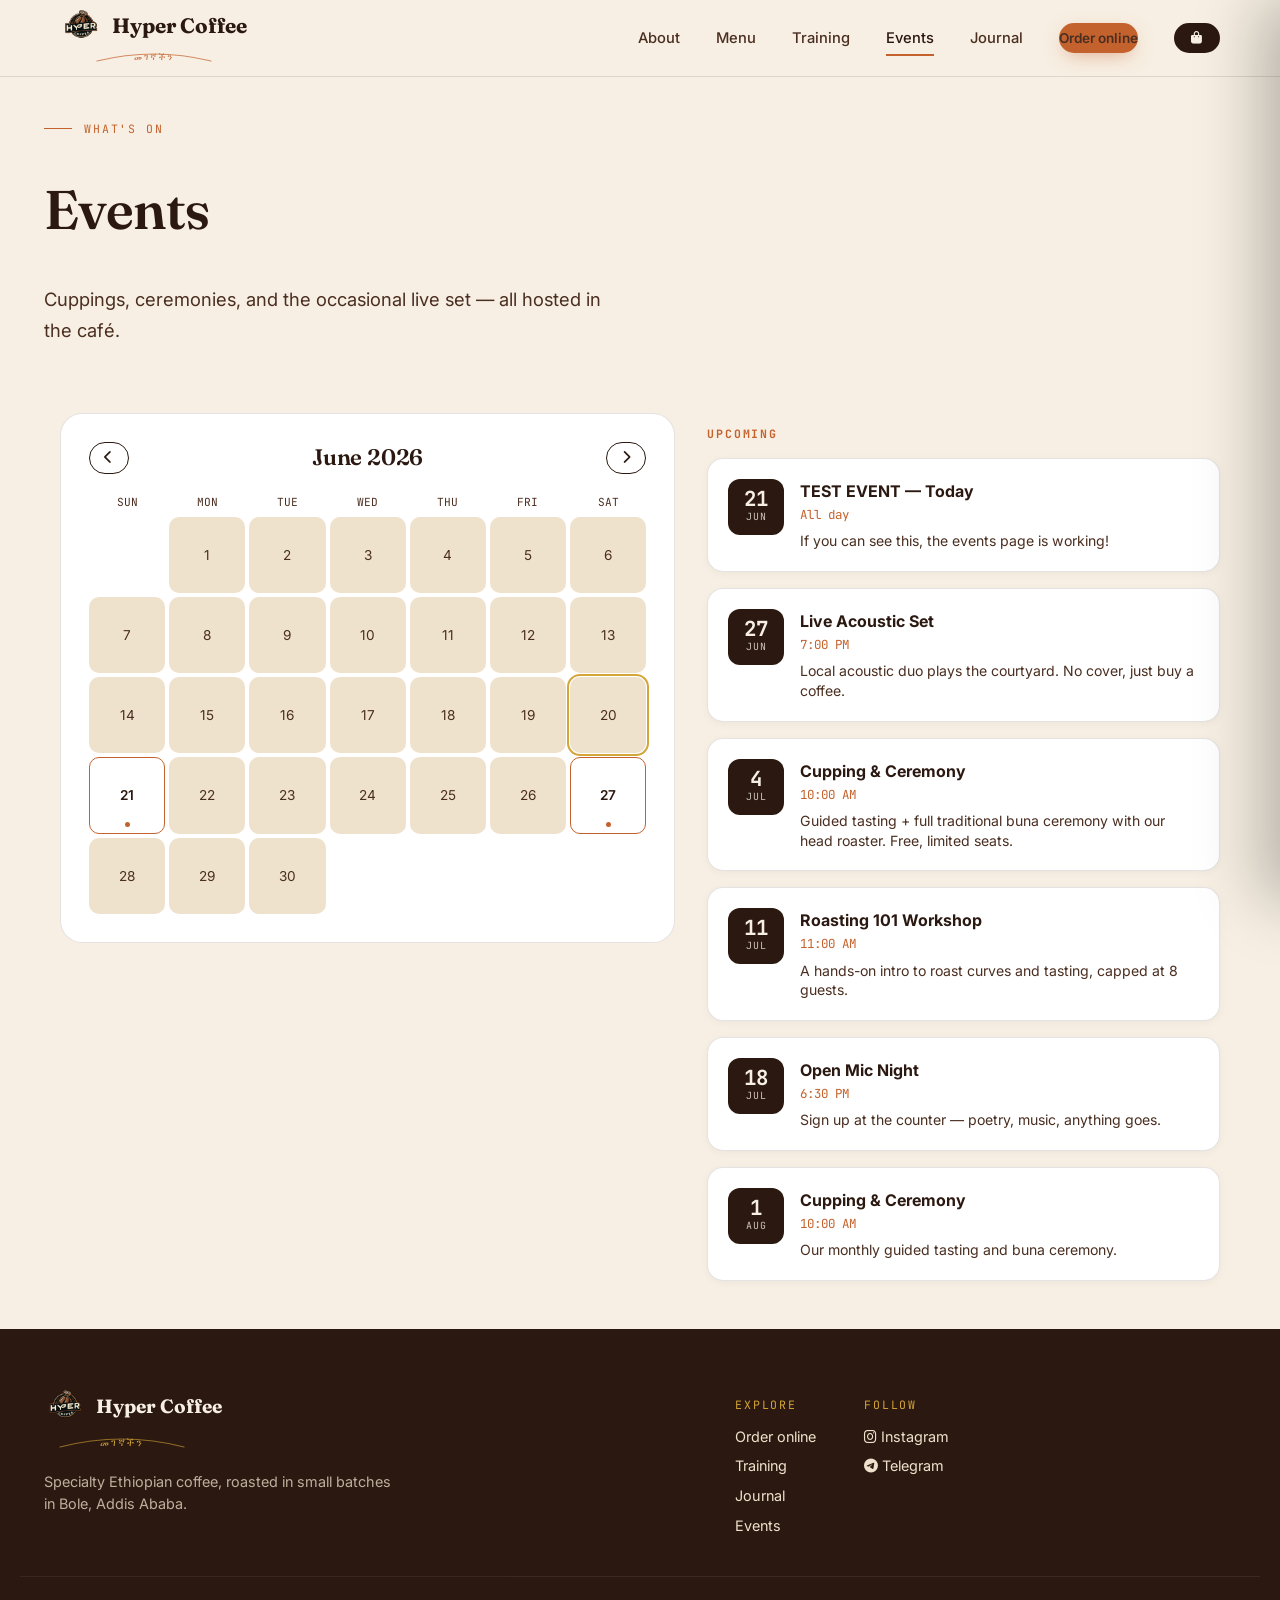
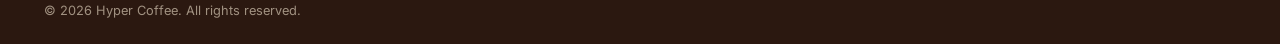
==== commit c30db1fe: "Enhance event card styles and update event data Updated event card styles for better visibility and " ====
--- a/events.html
+++ b/events.html
@@ -11,6 +11,71 @@
 <link rel="stylesheet" href="assets/style.css">
 <link rel="manifest" href="manifest.json">
 <meta name="theme-color" content="#2B1810">
+
+<style>
+  /* ----- FORCE VISIBILITY ON EVENT CARDS ----- */
+  #event-list .event-card {
+    background: #ffffff !important;
+    border: 1px solid rgba(43,24,16,0.12) !important;
+    border-radius: 16px !important;
+    padding: 1.25rem !important;
+    display: flex !important;
+    gap: 1rem !important;
+    box-shadow: 0 2px 8px rgba(0,0,0,0.04) !important;
+  }
+  #event-list .event-card .event-title {
+    font-weight: 700 !important;
+    margin: 0 0 0.2rem !important;
+    color: #2B1810 !important;
+    font-size: 1rem !important;
+  }
+  #event-list .event-card .event-time {
+    font-family: 'JetBrains Mono', monospace !important;
+    font-size: 0.78rem !important;
+    color: #C4622D !important;
+    margin: 0 0 0.4rem !important;
+  }
+  #event-list .event-card .event-desc {
+    font-size: 0.88rem !important;
+    color: #4A2E20 !important;
+    margin: 0 !important;
+    line-height: 1.4 !important;
+  }
+  #event-list .empty-state {
+    color: #4A2E20 !important;
+    text-align: center !important;
+    padding: 2rem !important;
+    opacity: 0.7 !important;
+  }
+  .event-date-chip {
+    flex: 0 0 56px !important;
+    height: 56px !important;
+    background: #2B1810 !important;
+    color: #F7EFE3 !important;
+    border-radius: 12px !important;
+    display: flex !important;
+    flex-direction: column !important;
+    align-items: center !important;
+    justify-content: center !important;
+    font-family: 'JetBrains Mono', monospace !important;
+  }
+  .event-date-chip .num {
+    font-size: 1.3rem !important;
+    font-weight: 700 !important;
+    line-height: 1 !important;
+    color: #F7EFE3 !important;
+  }
+  .event-date-chip .mon {
+    font-size: 0.62rem !important;
+    letter-spacing: 0.06em !important;
+    text-transform: uppercase !important;
+    opacity: 0.8 !important;
+    color: #F7EFE3 !important;
+  }
+  #event-list-label {
+    color: #C4622D !important;
+  }
+</style>
 </head>
 <body>
 
@@ -23,8 +88,8 @@
         <span style="font-family:var(--serif); font-weight:700; font-size:1.3rem; color:var(--roast);">Hyper Coffee</span>
       </div>
       <svg width="130" height="26" viewBox="0 0 130 26" style="display:block; margin:-2px auto 0;">
-        <path d="M8,16 Q65,2 122,16" class="brand-curve-line"/>
-        <text class="brand-curve-text" font-size="9">
+        <path d="M8,16 Q65,2 122,16" stroke="var(--terracotta)" stroke-width="1.2" fill="none" stroke-linecap="round" opacity="0.7"/>
+        <text font-family="'Fraunces', serif" font-size="9" fill="var(--terracotta)" font-weight="500" letter-spacing="2">
           <textPath href="#headerCurve" startOffset="50%" text-anchor="middle">መገኛችን</textPath>
         </text>
         <defs>
@@ -53,12 +118,14 @@
   <a href="/order" style="color:var(--terracotta);">Order online →</a>
 </div>
 
+<!-- ===== HERO ===== -->
 <section style="padding:7.5rem 1.5rem 3rem; max-width:1240px; margin:0 auto;">
   <div class="eyebrow-line"><span class="rule"></span><span class="h-eyebrow">What's on</span></div>
   <h1 class="h-display" style="font-size:clamp(2.2rem,5vw,3.4rem); color:var(--roast);">Events</h1>
   <p class="body-lg" style="color:var(--roast-soft); max-width:36rem; margin-top:0.75rem;">Cuppings, ceremonies, and the occasional live set — all hosted in the café.</p>
 </section>
 
+<!-- ===== CALENDAR + EVENT LIST ===== -->
 <section class="wrap" style="max-width:1240px; padding-bottom:3rem; display:grid; grid-template-columns:1fr; gap:2rem;" id="events-layout">
 
   <!-- Calendar -->
@@ -76,7 +143,7 @@
 
   <!-- Event list -->
   <div>
-    <h3 class="h-eyebrow" style="margin-bottom:1rem;" id="event-list-label">Upcoming</h3>
+    <h3 class="h-eyebrow" style="margin-bottom:1rem; color:var(--terracotta) !important;" id="event-list-label">Upcoming</h3>
     <div id="event-list" style="display:flex; flex-direction:column; gap:1rem;"></div>
   </div>
 </section>
@@ -133,27 +200,21 @@
 <script src="assets/site.js"></script>
 <script>
 // ============================================================
-//  EVENTS DATA — Edit this object to add/remove events
+//  EVENTS DATA — Edit this to add/remove events
 // ============================================================
 const EVENTS = {
-  // Example event for today's date (2026-06-21)
-  "2026-06-21": { title:"Test Event — Today", time:"All day", desc:"This is a test event to verify the calendar works." },
-  
-  // Your existing events
+  "2026-06-21": { title:"TEST EVENT — Today", time:"All day", desc:"If you can see this, the events page is working!" },
   "2026-07-04": { title:"Cupping & Ceremony", time:"10:00 AM", desc:"Guided tasting + full traditional buna ceremony with our head roaster. Free, limited seats." },
   "2026-06-27": { title:"Live Acoustic Set", time:"7:00 PM", desc:"Local acoustic duo plays the courtyard. No cover, just buy a coffee." },
   "2026-07-11": { title:"Roasting 101 Workshop", time:"11:00 AM", desc:"A hands-on intro to roast curves and tasting, capped at 8 guests." },
   "2026-07-18": { title:"Open Mic Night", time:"6:30 PM", desc:"Sign up at the counter — poetry, music, anything goes." },
   "2026-08-01": { title:"Cupping & Ceremony", time:"10:00 AM", desc:"Our monthly guided tasting and buna ceremony." },
-  
-  // Add more events below using this format:
-  // "YYYY-MM-DD": { title:"Event Name", time:"Time", desc:"Description" },
 };
 
 // ============================================================
-//  CALENDAR ENGINE — Do not edit below unless you know what you're doing
-// ============================================================
-let viewDate = new Date(2026, 5, 20); // June 20, 2026
+//  CALENDAR ENGINE — Do not edit below
+// ============================================================
+let viewDate = new Date(2026, 5, 20);
 const today = new Date(2026, 5, 20);
 
 function pad(n){ return n.toString().padStart(2,'0'); }
@@ -176,13 +237,8 @@
   }
   grid.innerHTML = html;
   
-  // Attach click listeners to event days
   grid.querySelectorAll('.cal-day.has-event').forEach(el => {
-    el.addEventListener('click', function() {
-      const iso = this.dataset.iso;
-      console.log('Clicked date:', iso);
-      renderEventList(iso);
-    });
+    el.addEventListener('click', () => renderEventList(el.dataset.iso));
     el.addEventListener('keydown', (e) => { if(e.key==='Enter') renderEventList(el.dataset.iso); });
   });
 }
@@ -191,54 +247,49 @@
   const label = document.getElementById('event-list-label');
   const list = document.getElementById('event-list');
   
-  // Get all events sorted by date
   let entries = Object.entries(EVENTS).sort((a,b)=> a[0] < b[0] ? -1 : 1);
   
   if(filterIso){
-    // Filter by the selected date
     entries = entries.filter(([iso]) => iso === filterIso);
-    // Format the label with the date
     const d = new Date(filterIso + 'T00:00:00');
     label.textContent = d.toLocaleDateString('en-US', { month:'long', day:'numeric', year:'numeric' });
   } else {
-    // Show upcoming events (today and future)
     const todayIso = isoOf(today.getFullYear(), today.getMonth(), today.getDate());
     entries = entries.filter(([iso]) => iso >= todayIso);
     label.textContent = 'Upcoming';
   }
   
-  // Debug: log what we found
-  console.log('Events to display:', entries);
-  
   if(!entries.length){
-    list.innerHTML = '<div class="empty-state">No events on this day.</div>';
+    list.innerHTML = '<div class="empty-state">✨ No events on this day.</div>';
     return;
   }
   
   list.innerHTML = entries.map(([iso, ev]) => {
     const d = new Date(iso+'T00:00:00');
     return `
-    <div class="event-card" data-reveal>
+    <div class="event-card">
       <div class="event-date-chip">
         <span class="num">${d.getDate()}</span>
         <span class="mon">${monthAbbrev(d.getMonth())}</span>
       </div>
       <div>
-        <p style="font-weight:700; margin:0 0 0.2rem; color:var(--roast);">${ev.title}</p>
-        <p style="font-family:var(--mono); font-size:0.78rem; color:var(--terracotta); margin:0 0 0.4rem;">${ev.time}</p>
-        <p style="font-size:0.88rem; color:var(--roast-soft); margin:0;">${ev.desc}</p>
+        <p class="event-title">${ev.title}</p>
+        <p class="event-time">${ev.time}</p>
+        <p class="event-desc">${ev.desc}</p>
       </div>
     </div>`;
   }).join('');
 }
 
-// Month navigation
 document.getElementById('cal-prev').addEventListener('click', () => { viewDate.setMonth(viewDate.getMonth()-1); renderCalendar(); });
 document.getElementById('cal-next').addEventListener('click', () => { viewDate.setMonth(viewDate.getMonth()+1); renderCalendar(); });
 
-// Initial render
 renderCalendar();
-renderEventList(null); // Show upcoming by default
+renderEventList(null);
+
+// Debug: log events to console so you can verify they exist
+console.log('Events loaded:', EVENTS);
+console.log('Today is:', isoOf(today.getFullYear(), today.getMonth(), today.getDate()));
 </script>
 </body>
 </html>
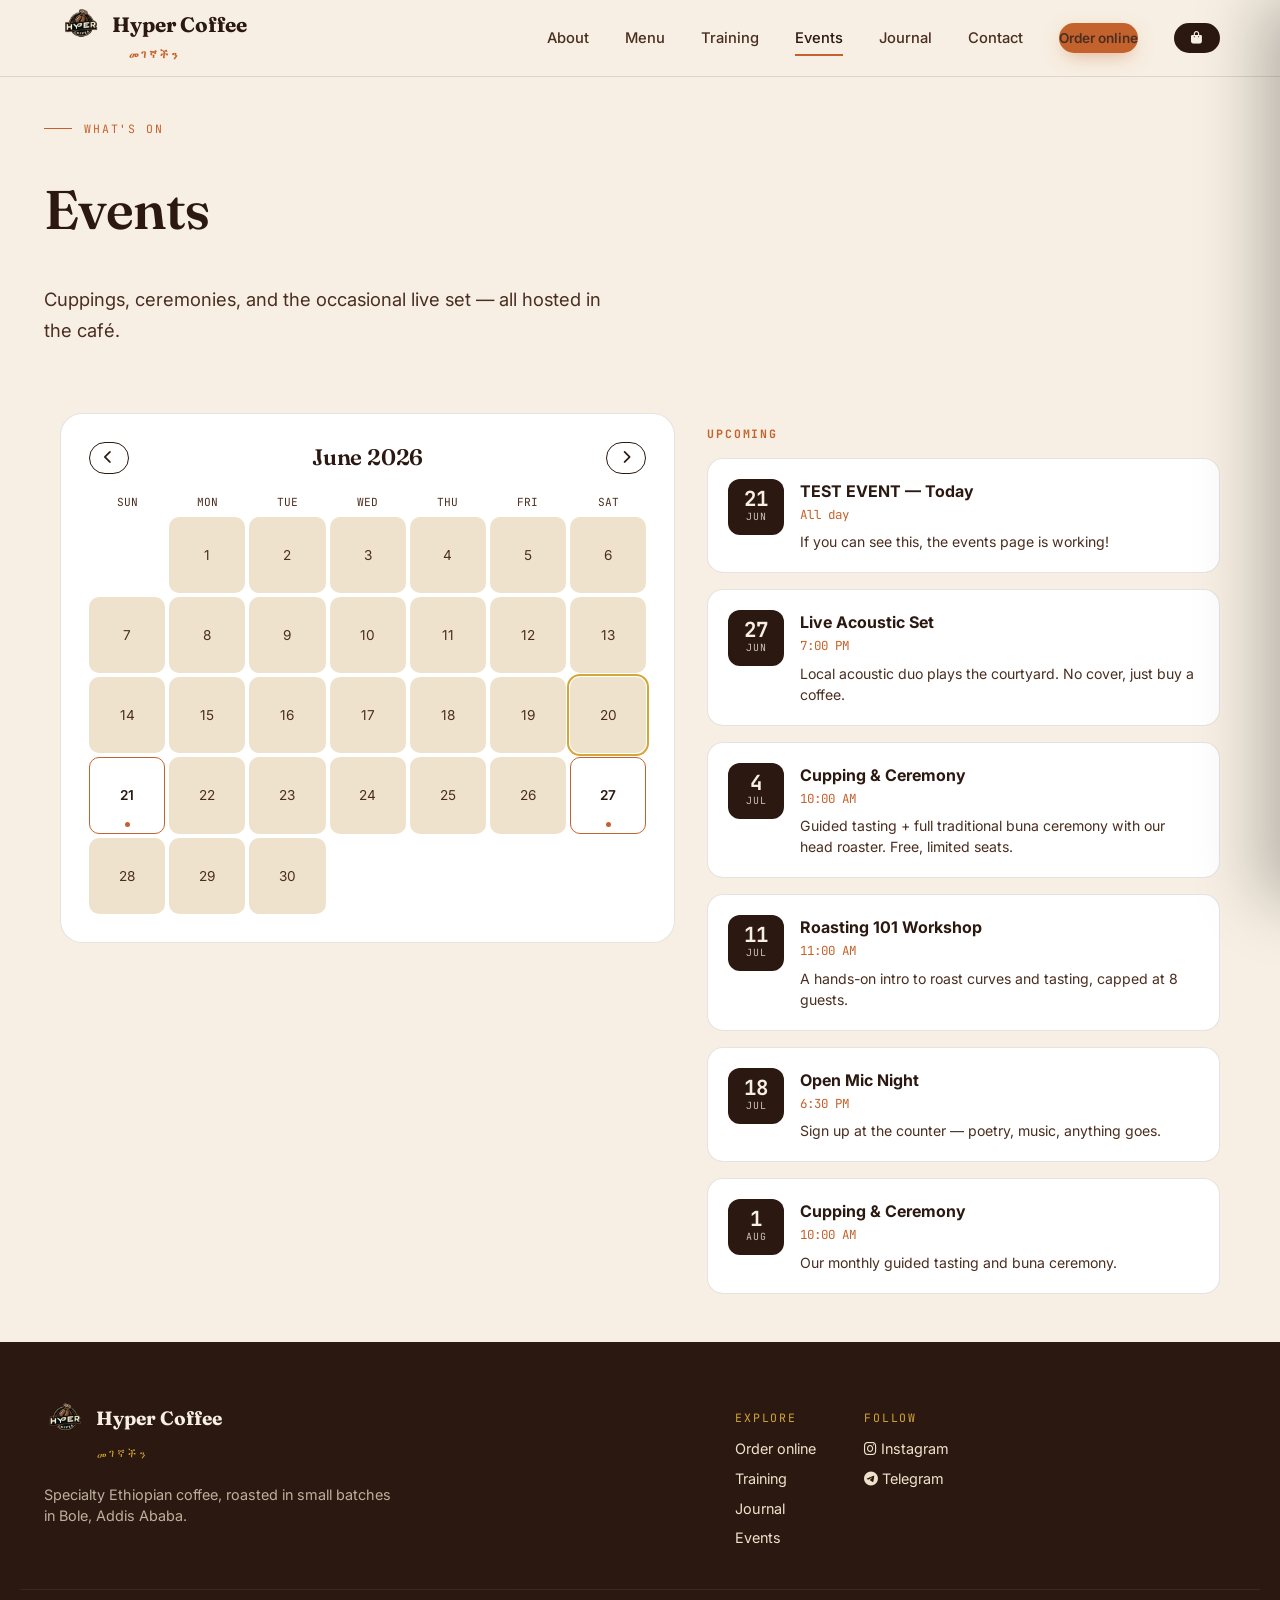
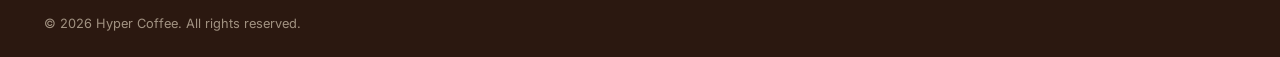
==== commit c0eb981a: "Refactor event card styles and update header/footer" ====
--- a/events.html
+++ b/events.html
@@ -11,9 +11,8 @@
 <link rel="stylesheet" href="assets/style.css">
 <link rel="manifest" href="manifest.json">
 <meta name="theme-color" content="#2B1810">
-
 <style>
-  /* ----- FORCE VISIBILITY ON EVENT CARDS ----- */
+  /* Force visibility for event cards */
   #event-list .event-card {
     background: #ffffff !important;
     border: 1px solid rgba(43,24,16,0.12) !important;
@@ -21,13 +20,11 @@
     padding: 1.25rem !important;
     display: flex !important;
     gap: 1rem !important;
-    box-shadow: 0 2px 8px rgba(0,0,0,0.04) !important;
   }
   #event-list .event-card .event-title {
     font-weight: 700 !important;
     margin: 0 0 0.2rem !important;
     color: #2B1810 !important;
-    font-size: 1rem !important;
   }
   #event-list .event-card .event-time {
     font-family: 'JetBrains Mono', monospace !important;
@@ -39,47 +36,15 @@
     font-size: 0.88rem !important;
     color: #4A2E20 !important;
     margin: 0 !important;
-    line-height: 1.4 !important;
-  }
-  #event-list .empty-state {
-    color: #4A2E20 !important;
-    text-align: center !important;
-    padding: 2rem !important;
-    opacity: 0.7 !important;
-  }
-  .event-date-chip {
-    flex: 0 0 56px !important;
-    height: 56px !important;
-    background: #2B1810 !important;
+  }
+  .event-date-chip .num, .event-date-chip .mon {
     color: #F7EFE3 !important;
-    border-radius: 12px !important;
-    display: flex !important;
-    flex-direction: column !important;
-    align-items: center !important;
-    justify-content: center !important;
-    font-family: 'JetBrains Mono', monospace !important;
-  }
-  .event-date-chip .num {
-    font-size: 1.3rem !important;
-    font-weight: 700 !important;
-    line-height: 1 !important;
-    color: #F7EFE3 !important;
-  }
-  .event-date-chip .mon {
-    font-size: 0.62rem !important;
-    letter-spacing: 0.06em !important;
-    text-transform: uppercase !important;
-    opacity: 0.8 !important;
-    color: #F7EFE3 !important;
-  }
-  #event-list-label {
-    color: #C4622D !important;
   }
 </style>
 </head>
 <body>
 
-<!-- ===== HEADER ===== -->
+<!-- ===== HEADER (curved Amharic, no line) ===== -->
 <header class="site-header">
   <div class="wrap">
     <a href="/" class="brand" style="flex-direction:column; align-items:center; gap:0; text-decoration:none;">
@@ -87,13 +52,12 @@
         <img src="assets/images/hyperlogo.png" alt="Hyper Coffee" class="brand-mark" style="width:42px; height:42px;">
         <span style="font-family:var(--serif); font-weight:700; font-size:1.3rem; color:var(--roast);">Hyper Coffee</span>
       </div>
-      <svg width="130" height="26" viewBox="0 0 130 26" style="display:block; margin:-2px auto 0;">
-        <path d="M8,16 Q65,2 122,16" stroke="var(--terracotta)" stroke-width="1.2" fill="none" stroke-linecap="round" opacity="0.7"/>
-        <text font-family="'Fraunces', serif" font-size="9" fill="var(--terracotta)" font-weight="500" letter-spacing="2">
-          <textPath href="#headerCurve" startOffset="50%" text-anchor="middle">መገኛችን</textPath>
+      <svg width="140" height="28" viewBox="0 0 140 28" style="display:block; margin:-2px auto 0;">
+        <text font-family="'Fraunces', serif" font-size="11" fill="var(--terracotta)" font-weight="600" letter-spacing="2.5">
+          <textPath href="#brandCurve" startOffset="50%" text-anchor="middle">መገኛችን</textPath>
         </text>
         <defs>
-          <path id="headerCurve" d="M15,20 Q65,10 115,20"/>
+          <path id="brandCurve" d="M20,20 Q70,8 120,20"/>
         </defs>
       </svg>
     </a>
@@ -103,6 +67,7 @@
       <a href="/training">Training</a>
       <a href="/events" class="active">Events</a>
       <a href="/journal">Journal</a>
+      <a href="/#contact">Contact</a>
       <a href="/order" class="btn btn-primary btn-sm">Order online</a>
       <button class="nav-cart" data-open-cart aria-label="Open cart"><i class="fas fa-bag-shopping"></i><span class="cart-badge" style="display:none;">0</span></button>
     </nav>
@@ -115,20 +80,17 @@
   <a href="/training">Training</a>
   <a href="/events">Events</a>
   <a href="/journal">Journal</a>
+  <a href="/#contact">Contact</a>
   <a href="/order" style="color:var(--terracotta);">Order online →</a>
 </div>
 
-<!-- ===== HERO ===== -->
 <section style="padding:7.5rem 1.5rem 3rem; max-width:1240px; margin:0 auto;">
   <div class="eyebrow-line"><span class="rule"></span><span class="h-eyebrow">What's on</span></div>
   <h1 class="h-display" style="font-size:clamp(2.2rem,5vw,3.4rem); color:var(--roast);">Events</h1>
   <p class="body-lg" style="color:var(--roast-soft); max-width:36rem; margin-top:0.75rem;">Cuppings, ceremonies, and the occasional live set — all hosted in the café.</p>
 </section>
 
-<!-- ===== CALENDAR + EVENT LIST ===== -->
 <section class="wrap" style="max-width:1240px; padding-bottom:3rem; display:grid; grid-template-columns:1fr; gap:2rem;" id="events-layout">
-
-  <!-- Calendar -->
   <div data-reveal style="background:#fff; border-radius:22px; border:1px solid var(--line); padding:1.75rem;">
     <div style="display:flex; justify-content:space-between; align-items:center; margin-bottom:1.25rem;">
       <button id="cal-prev" aria-label="Previous month" class="btn btn-outline btn-sm" style="padding:0.5rem 0.9rem;"><i class="fas fa-chevron-left"></i></button>
@@ -140,15 +102,13 @@
     </div>
     <div id="cal-grid" style="display:grid; grid-template-columns:repeat(7,1fr); gap:4px;"></div>
   </div>
-
-  <!-- Event list -->
   <div>
     <h3 class="h-eyebrow" style="margin-bottom:1rem; color:var(--terracotta) !important;" id="event-list-label">Upcoming</h3>
     <div id="event-list" style="display:flex; flex-direction:column; gap:1rem;"></div>
   </div>
 </section>
 
-<!-- ===== FOOTER ===== -->
+<!-- ===== FOOTER (curved Amharic, no line) ===== -->
 <footer class="site-footer">
   <div class="wrap footer-grid" style="padding:3.5rem 1.5rem 2rem; display:grid; grid-template-columns:1fr; gap:2.5rem;">
     <div>
@@ -158,12 +118,11 @@
           <span style="font-family:var(--serif); font-weight:700; font-size:1.2rem; color:var(--cream);">Hyper Coffee</span>
         </div>
         <svg width="140" height="30" viewBox="0 0 140 30" style="display:block; margin:2px 0 0 8px;">
-          <path d="M8,18 Q70,2 132,18" stroke="var(--gold)" stroke-width="1.2" fill="none" stroke-linecap="round" opacity="0.6"/>
-          <text font-family="'Fraunces', serif" font-size="10" fill="var(--gold)" font-weight="500" letter-spacing="2">
-            <textPath href="#curveFooter" startOffset="50%" text-anchor="middle">መገኛችን</textPath>
+          <text font-family="'Fraunces', serif" font-size="11" fill="var(--gold)" font-weight="500" letter-spacing="2.5">
+            <textPath href="#footerCurve" startOffset="50%" text-anchor="middle">መገኛችን</textPath>
           </text>
           <defs>
-            <path id="curveFooter" d="M15,22 Q70,12 125,22"/>
+            <path id="footerCurve" d="M20,22 Q70,8 120,22"/>
           </defs>
         </svg>
       </div>
@@ -199,9 +158,6 @@
 
 <script src="assets/site.js"></script>
 <script>
-// ============================================================
-//  EVENTS DATA — Edit this to add/remove events
-// ============================================================
 const EVENTS = {
   "2026-06-21": { title:"TEST EVENT — Today", time:"All day", desc:"If you can see this, the events page is working!" },
   "2026-07-04": { title:"Cupping & Ceremony", time:"10:00 AM", desc:"Guided tasting + full traditional buna ceremony with our head roaster. Free, limited seats." },
@@ -211,9 +167,6 @@
   "2026-08-01": { title:"Cupping & Ceremony", time:"10:00 AM", desc:"Our monthly guided tasting and buna ceremony." },
 };
 
-// ============================================================
-//  CALENDAR ENGINE — Do not edit below
-// ============================================================
 let viewDate = new Date(2026, 5, 20);
 const today = new Date(2026, 5, 20);
 
@@ -236,7 +189,6 @@
     html += `<div class="cal-day ${hasEvent?'has-event':''} ${isToday?'today':''}" data-iso="${iso}" tabindex="0" role="button">${d}${hasEvent?'<span class="dot"></span>':''}</div>`;
   }
   grid.innerHTML = html;
-  
   grid.querySelectorAll('.cal-day.has-event').forEach(el => {
     el.addEventListener('click', () => renderEventList(el.dataset.iso));
     el.addEventListener('keydown', (e) => { if(e.key==='Enter') renderEventList(el.dataset.iso); });
@@ -246,9 +198,7 @@
 function renderEventList(filterIso){
   const label = document.getElementById('event-list-label');
   const list = document.getElementById('event-list');
-  
   let entries = Object.entries(EVENTS).sort((a,b)=> a[0] < b[0] ? -1 : 1);
-  
   if(filterIso){
     entries = entries.filter(([iso]) => iso === filterIso);
     const d = new Date(filterIso + 'T00:00:00');
@@ -258,12 +208,10 @@
     entries = entries.filter(([iso]) => iso >= todayIso);
     label.textContent = 'Upcoming';
   }
-  
   if(!entries.length){
     list.innerHTML = '<div class="empty-state">✨ No events on this day.</div>';
     return;
   }
-  
   list.innerHTML = entries.map(([iso, ev]) => {
     const d = new Date(iso+'T00:00:00');
     return `
@@ -286,10 +234,7 @@
 
 renderCalendar();
 renderEventList(null);
-
-// Debug: log events to console so you can verify they exist
 console.log('Events loaded:', EVENTS);
-console.log('Today is:', isoOf(today.getFullYear(), today.getMonth(), today.getDate()));
 </script>
 </body>
-</html>
+  </html>
--- a/assets/style.css
+++ b/assets/style.css
@@ -25,14 +25,8 @@
 }
 
 /* ---------- Base reset ---------- */
-* {
-  box-sizing: border-box;
-}
-
-html {
-  scroll-behavior: smooth;
-}
-
+* { box-sizing: border-box; }
+html { scroll-behavior: smooth; }
 body {
   margin: 0;
   background: var(--cream);
@@ -41,16 +35,8 @@
   -webkit-font-smoothing: antialiased;
   line-height: 1.5;
 }
-
-img {
-  max-width: 100%;
-  display: block;
-}
-
-a {
-  color: inherit;
-  text-decoration: none;
-}
+img { max-width: 100%; display: block; }
+a { color: inherit; text-decoration: none; }
 
 /* ---------- Reduced motion ---------- */
 @media (prefers-reduced-motion: reduce) {
@@ -76,7 +62,6 @@
   letter-spacing: -0.01em;
   line-height: 1.04;
 }
-
 .h-eyebrow {
   font-family: var(--mono);
   font-size: 0.72rem;
@@ -84,7 +69,6 @@
   text-transform: uppercase;
   color: var(--terracotta);
 }
-
 .body-lg {
   font-size: 1.15rem;
   line-height: 1.7;
@@ -97,11 +81,8 @@
   margin: 0 auto;
   padding: 0 1.5rem;
 }
-
 @media (min-width: 768px) {
-  .wrap {
-    padding: 0 2.5rem;
-  }
+  .wrap { padding: 0 2.5rem; }
 }
 
 /* ---------- Header ---------- */
@@ -116,7 +97,6 @@
   border-bottom: 1px solid var(--line);
   transition: background 0.4s var(--ease);
 }
-
 .site-header .wrap {
   display: flex;
   align-items: center;
@@ -124,7 +104,7 @@
   height: 76px;
 }
 
-/* Brand – with curved signature */
+/* Brand */
 .brand {
   display: inline-flex;
   flex-direction: column;
@@ -132,60 +112,21 @@
   gap: 0;
   text-decoration: none;
 }
-
 .brand .brand-row {
   display: flex;
   align-items: center;
   gap: 0.65rem;
 }
-
 .brand .brand-name {
   font-family: var(--serif);
   font-weight: 700;
   font-size: 1.3rem;
   color: var(--roast);
 }
-
 .brand-mark {
   width: 42px;
   height: 42px;
   flex: 0 0 auto;
-}
-
-/* Curved signature SVG styles */
-.brand-curve-text {
-  font-family: 'Fraunces', serif;
-  fill: var(--terracotta);
-  font-weight: 500;
-  letter-spacing: 2px;
-}
-.brand-curve-line {
-  stroke: var(--terracotta);
-  stroke-width: 1.2;
-  fill: none;
-  stroke-linecap: round;
-  opacity: 0.7;
-}
-
-/* Footer override for gold */
-.site-footer .brand-curve-text {
-  fill: var(--gold);
-}
-.site-footer .brand-curve-line {
-  stroke: var(--gold);
-}
-
-/* Location override for larger, bolder */
-.location .brand-curve-text {
-  fill: var(--terracotta);
-  font-size: 14px;
-  font-weight: 600;
-  letter-spacing: 2.5px;
-}
-.location .brand-curve-line {
-  stroke: var(--terracotta);
-  stroke-width: 2;
-  opacity: 0.8;
 }
 
 /* Nav links */
@@ -196,19 +137,14 @@
   font-weight: 500;
   align-items: center;
 }
-
 @media (min-width: 880px) {
-  .nav-links {
-    display: flex;
-  }
-}
-
+  .nav-links { display: flex; }
+}
 .nav-links a {
   position: relative;
   padding: 0.3rem 0;
   color: var(--roast-soft);
 }
-
 .nav-links a::after {
   content: '';
   position: absolute;
@@ -219,17 +155,11 @@
   background: var(--terracotta);
   transition: width 0.3s var(--ease);
 }
-
 .nav-links a:hover::after,
-.nav-links a.active::after {
-  width: 100%;
-}
-
-.nav-links a.active {
-  color: var(--roast);
-}
-
-/* Nav cart button */
+.nav-links a.active::after { width: 100%; }
+.nav-links a.active { color: var(--roast); }
+
+/* Nav cart */
 .nav-cart {
   position: relative;
   display: inline-flex;
@@ -245,11 +175,7 @@
   cursor: pointer;
   transition: background 0.25s;
 }
-
-.nav-cart:hover {
-  background: var(--terracotta-deep);
-}
-
+.nav-cart:hover { background: var(--terracotta-deep); }
 .cart-badge {
   background: var(--gold);
   color: var(--roast);
@@ -264,7 +190,7 @@
   padding: 0 4px;
 }
 
-/* Hamburger menu button */
+/* Hamburger */
 .menu-btn {
   display: flex;
   flex-direction: column;
@@ -274,7 +200,6 @@
   cursor: pointer;
   padding: 6px;
 }
-
 .menu-btn span {
   width: 22px;
   height: 2px;
@@ -282,11 +207,8 @@
   display: block;
   transition: transform 0.3s, opacity 0.3s;
 }
-
 @media (min-width: 880px) {
-  .menu-btn {
-    display: none;
-  }
+  .menu-btn { display: none; }
 }
 
 /* Mobile panel */
@@ -303,13 +225,11 @@
   flex-direction: column;
   padding: 1.5rem;
 }
-
 .mobile-panel.open {
   transform: translateY(0);
   opacity: 1;
   pointer-events: auto;
 }
-
 .mobile-panel a {
   font-family: var(--serif);
   font-size: 1.6rem;
@@ -318,7 +238,7 @@
   color: var(--roast);
 }
 
-/* ---------- Hero split-screen (new) ---------- */
+/* ---------- Hero split-screen ---------- */
 .hero-split {
   display: grid;
   grid-template-columns: 1fr 1fr;
@@ -326,7 +246,6 @@
   padding-top: 76px;
   background: #1c1410;
 }
-
 .hero-left {
   display: flex;
   flex-direction: column;
@@ -335,12 +254,8 @@
   background: radial-gradient(ellipse at 30% 50%, #2b1a14, #0f0b09);
   color: #f7efe3;
 }
-.hero-left .eyebrow-line .rule {
-  background: #d4a537;
-}
-.hero-left .h-eyebrow {
-  color: #d4a537;
-}
+.hero-left .eyebrow-line .rule { background: #d4a537; }
+.hero-left .h-eyebrow { color: #d4a537; }
 .hero-left h1 {
   font-size: clamp(3rem, 8vw, 5.5rem);
   letter-spacing: -0.02em;
@@ -354,11 +269,7 @@
   color: rgba(247, 239, 227, 0.75);
   margin-bottom: 2.5rem;
 }
-.hero-left .btn-group {
-  display: flex;
-  gap: 1rem;
-  flex-wrap: wrap;
-}
+.hero-left .btn-group { display: flex; gap: 1rem; flex-wrap: wrap; }
 .hero-left .btn-outline {
   border-color: rgba(247, 239, 227, 0.3);
   color: #f7efe3;
@@ -367,7 +278,6 @@
   background: #f7efe3;
   color: #1c1410;
 }
-
 .hero-right {
   position: relative;
   overflow: hidden;
@@ -376,39 +286,21 @@
   align-items: center;
   justify-content: center;
 }
-
-/* Responsive hero */
 @media (max-width: 768px) {
-  .hero-split {
-    grid-template-columns: 1fr;
-    padding-top: 76px;
-  }
-  .hero-left {
-    padding: 3rem 1.5rem;
-    text-align: center;
-    align-items: center;
-  }
-  .hero-left p {
-    max-width: 100%;
-  }
-  .hero-left .btn-group {
-    justify-content: center;
-  }
-  .hero-right {
-    min-height: 50vh;
-  }
-}
-
-/* ---------- Jebena animations (used in the new hero) ---------- */
+  .hero-split { grid-template-columns: 1fr; padding-top: 76px; }
+  .hero-left { padding: 3rem 1.5rem; text-align: center; align-items: center; }
+  .hero-left p { max-width: 100%; }
+  .hero-left .btn-group { justify-content: center; }
+  .hero-right { min-height: 50vh; }
+}
+
+/* ---------- Jebena animations ---------- */
 @keyframes wispRise {
   0% { opacity: 0; transform: translateY(8px); }
   35% { opacity: 0.55; }
   100% { opacity: 0; transform: translateY(-18px); }
 }
-.steam-wisp {
-  animation: wispRise 4s ease-in-out infinite;
-  transform-origin: center;
-}
+.steam-wisp { animation: wispRise 4s ease-in-out infinite; transform-origin: center; }
 
 @keyframes dripFall {
   0% { opacity: 0; transform: translateY(-4px); }
@@ -446,10 +338,7 @@
   transition: transform 0.25s var(--ease), background 0.25s, box-shadow 0.25s;
   font-family: var(--sans);
 }
-.btn:active {
-  transform: scale(0.97);
-}
-
+.btn:active { transform: scale(0.97); }
 .btn-primary {
   background: var(--terracotta);
   color: var(--cream);
@@ -459,7 +348,6 @@
   background: var(--terracotta-deep);
   transform: translateY(-2px);
 }
-
 .btn-outline {
   background: transparent;
   border: 1.5px solid var(--roast);
@@ -469,28 +357,23 @@
   background: var(--roast);
   color: var(--cream);
 }
-
 .btn-ghost {
   background: rgba(255, 255, 255, 0.12);
   border: 1.5px solid rgba(247, 239, 227, 0.5);
   color: var(--cream);
 }
-.btn-ghost:hover {
-  background: rgba(255, 255, 255, 0.22);
-}
-
+.btn-ghost:hover { background: rgba(255, 255, 255, 0.22); }
 .btn-sm {
   padding: 0.6rem 1.2rem;
   font-size: 0.85rem;
 }
-
 .btn:disabled {
   opacity: 0.4;
   cursor: not-allowed;
   transform: none !important;
 }
 
-/* ---------- Three Rounds (abol/tona/baraka) ---------- */
+/* ---------- Three Rounds ---------- */
 .round-card {
   border-top: 1px solid var(--line);
   padding-top: 2rem;
@@ -518,7 +401,6 @@
   border-radius: 18px;
   box-shadow: 0 1px 2px rgba(43, 24, 16, 0.06);
 }
-
 .menu-card {
   background: #fff;
   border-radius: 20px;
@@ -568,9 +450,7 @@
   object-fit: cover;
   transition: transform 0.5s;
 }
-.gallery-grid img:hover {
-  transform: scale(1.06);
-}
+.gallery-grid img:hover { transform: scale(1.06); }
 
 /* ---------- Lightbox ---------- */
 .lightbox {
@@ -582,9 +462,7 @@
   justify-content: center;
   align-items: center;
 }
-.lightbox:target {
-  display: flex;
-}
+.lightbox:target { display: flex; }
 .lightbox img {
   max-width: 90%;
   max-height: 90%;
@@ -605,9 +483,7 @@
   background: var(--cream-deep);
   color: var(--roast-soft);
 }
-.cal-day.empty {
-  background: transparent;
-}
+.cal-day.empty { background: transparent; }
 .cal-day.has-event {
   background: #fff;
   border: 1.5px solid var(--terracotta);
@@ -627,9 +503,7 @@
   position: absolute;
   bottom: 6px;
 }
-.cal-day.has-event:hover .dot {
-  background: #fff;
-}
+.cal-day.has-event:hover .dot { background: #fff; }
 .cal-day.today {
   outline: 2px solid var(--gold);
   outline-offset: 1px;
@@ -665,11 +539,6 @@
   letter-spacing: 0.06em;
   text-transform: uppercase;
   opacity: 0.8;
-}
-
-/* ---------- Featured post (journal) ---------- */
-.featured-post {
-  transition: box-shadow 0.35s;
 }
 
 /* ---------- Cart drawer ---------- */
@@ -686,7 +555,6 @@
   opacity: 1;
   pointer-events: auto;
 }
-
 .cart-drawer {
   position: fixed;
   top: 0;
@@ -702,10 +570,7 @@
   flex-direction: column;
   box-shadow: -20px 0 60px rgba(0, 0, 0, 0.25);
 }
-.cart-drawer.open {
-  transform: translateX(0);
-}
-
+.cart-drawer.open { transform: translateX(0); }
 .cart-line {
   display: flex;
   gap: 0.9rem;
@@ -751,12 +616,7 @@
   line-height: 1;
   box-shadow: 0 1px 2px rgba(0, 0, 0, 0.08);
 }
-.add-btn {
-  transition: transform 0.2s, background 0.2s;
-}
-.add-btn:active {
-  transform: scale(0.95);
-}
+.add-btn:active { transform: scale(0.95); }
 
 /* ---------- Scroll reveal ---------- */
 [data-reveal] {
@@ -768,18 +628,14 @@
   opacity: 1;
   transform: translateY(0);
 }
-[data-reveal="fade"] {
-  transform: none;
-}
+[data-reveal="fade"] { transform: none; }
 
 /* ---------- Footer ---------- */
 .site-footer {
   background: var(--roast);
   color: var(--cream-deep);
 }
-.site-footer a:hover {
-  color: var(--gold);
-}
+.site-footer a:hover { color: var(--gold); }
 
 /* ---------- Toast ---------- */
 .toast {
@@ -812,7 +668,7 @@
   opacity: 0.7;
 }
 
-/* ---------- Eyebrow line component ---------- */
+/* ---------- Eyebrow line ---------- */
 .eyebrow-line {
   display: flex;
   align-items: center;
@@ -830,65 +686,31 @@
 .bg-roast { background: var(--roast); }
 .bg-cream-deep { background: var(--cream-deep); }
 
-/* ---------- Responsive grid overrides ---------- */
+/* ---------- Responsive grids ---------- */
 @media (min-width: 640px) {
-  .menu-grid {
-    grid-template-columns: repeat(3, 1fr) !important;
-  }
-  .gallery-grid {
-    grid-template-columns: repeat(4, 1fr) !important;
-  }
-}
-
+  .menu-grid { grid-template-columns: repeat(3, 1fr) !important; }
+  .gallery-grid { grid-template-columns: repeat(4, 1fr) !important; }
+}
 @media (min-width: 768px) {
-  .rounds-grid {
-    grid-template-columns: repeat(3, 1fr) !important;
-  }
-  .location-grid {
-    grid-template-columns: 1.1fr 1fr !important;
-    align-items: center;
-  }
-  .footer-grid {
-    grid-template-columns: 1.3fr 1fr !important;
-  }
-  .featured-post {
-    grid-template-columns: 1fr 1fr !important;
-  }
-  #post-grid {
-    grid-template-columns: repeat(3, 1fr) !important;
-  }
-}
-
+  .rounds-grid { grid-template-columns: repeat(3, 1fr) !important; }
+  .location-grid { grid-template-columns: 1.1fr 1fr !important; align-items: center; }
+  .footer-grid { grid-template-columns: 1.3fr 1fr !important; }
+  .featured-post { grid-template-columns: 1fr 1fr !important; }
+  #post-grid { grid-template-columns: repeat(3, 1fr) !important; }
+}
 @media (min-width: 900px) {
-  #events-layout {
-    grid-template-columns: 1.2fr 1fr !important;
-    align-items: flex-start;
-  }
-}
-
+  #events-layout { grid-template-columns: 1.2fr 1fr !important; align-items: flex-start; }
+}
 @media (min-width: 960px) {
-  #order-layout {
-    grid-template-columns: 1fr 360px !important;
-    align-items: flex-start;
-  }
-}
-
+  #order-layout { grid-template-columns: 1fr 360px !important; align-items: flex-start; }
+}
 @media (max-width: 640px) {
-  .hide-on-small {
-    display: none !important;
-  }
+  .hide-on-small { display: none !important; }
 }
 
 /* ---------- Mobile brand adjustments ---------- */
 @media (max-width: 640px) {
-  .brand .brand-name {
-    font-size: 1rem;
-  }
-  .brand .brand-curve-svg {
-    width: 100px;
-  }
-  .site-header .brand-mark {
-    width: 32px !important;
-    height: 32px !important;
-  }
-     }
+  .brand .brand-name { font-size: 1rem; }
+  .brand .brand-curve-svg { width: 100px; }
+  .site-header .brand-mark { width: 32px !important; height: 32px !important; }
+   }
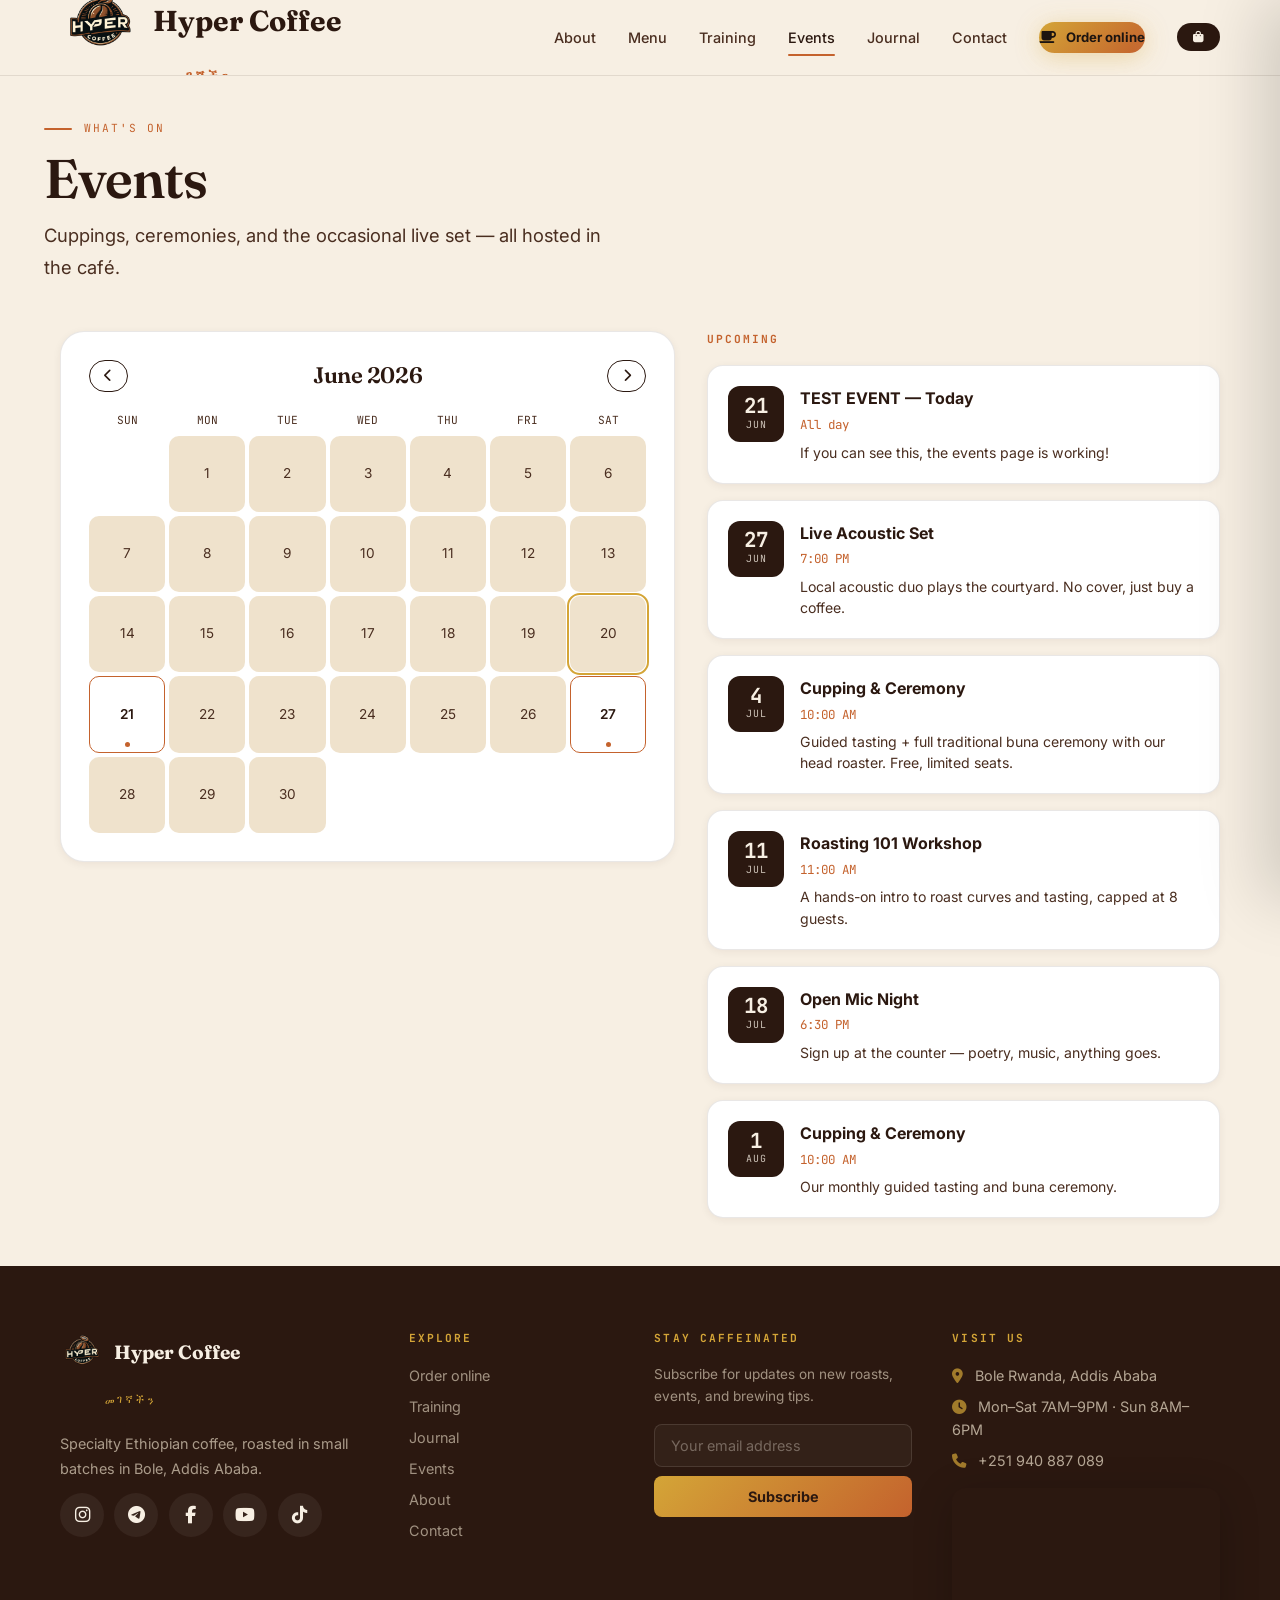
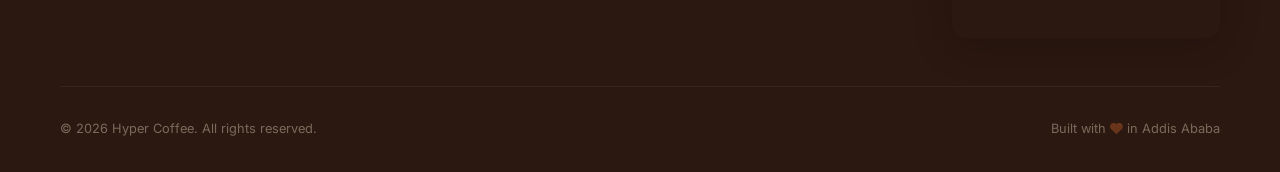
==== commit dbb8f1a8: "Revamp events.html with new styles and layout Enhanced the events page with improved styles and stru" ====
--- a/events.html
+++ b/events.html
@@ -1,59 +1,201 @@
 <!DOCTYPE html>
 <html lang="en">
 <head>
-<meta charset="UTF-8" />
-<meta name="viewport" content="width=device-width, initial-scale=1.0" />
-<title>Events | Hyper Coffee</title>
-<meta name="description" content="Cuppings, ceremonies, and live music at Hyper Coffee, Bole, Addis Ababa." />
-<link rel="preconnect" href="https://fonts.googleapis.com">
-<link href="https://fonts.googleapis.com/css2?family=Fraunces:opsz,wght@9..144,400..700&family=Inter:wght@400;500;600;700&family=JetBrains+Mono:wght@400;500;600&display=swap" rel="stylesheet">
-<link rel="stylesheet" href="https://cdnjs.cloudflare.com/ajax/libs/font-awesome/6.5.1/css/all.min.css" />
-<link rel="stylesheet" href="assets/style.css">
-<link rel="manifest" href="manifest.json">
-<meta name="theme-color" content="#2B1810">
-<style>
-  /* Force visibility for event cards */
-  #event-list .event-card {
-    background: #ffffff !important;
-    border: 1px solid rgba(43,24,16,0.12) !important;
-    border-radius: 16px !important;
-    padding: 1.25rem !important;
-    display: flex !important;
-    gap: 1rem !important;
-  }
-  #event-list .event-card .event-title {
-    font-weight: 700 !important;
-    margin: 0 0 0.2rem !important;
-    color: #2B1810 !important;
-  }
-  #event-list .event-card .event-time {
-    font-family: 'JetBrains Mono', monospace !important;
-    font-size: 0.78rem !important;
-    color: #C4622D !important;
-    margin: 0 0 0.4rem !important;
-  }
-  #event-list .event-card .event-desc {
-    font-size: 0.88rem !important;
-    color: #4A2E20 !important;
-    margin: 0 !important;
-  }
-  .event-date-chip .num, .event-date-chip .mon {
-    color: #F7EFE3 !important;
-  }
-</style>
+  <meta charset="UTF-8" />
+  <meta name="viewport" content="width=device-width, initial-scale=1.0" />
+  <title>Events | Hyper Coffee</title>
+  <meta name="description" content="Cuppings, ceremonies, and live music at Hyper Coffee, Bole, Addis Ababa." />
+  <link rel="preconnect" href="https://fonts.googleapis.com">
+  <link href="https://fonts.googleapis.com/css2?family=Fraunces:opsz,wght@9..144,400..700&family=Inter:wght@400;500;600;700&family=JetBrains+Mono:wght@400;500;600&display=swap" rel="stylesheet">
+  <link rel="stylesheet" href="https://cdnjs.cloudflare.com/ajax/libs/font-awesome/6.5.1/css/all.min.css" />
+  <link rel="stylesheet" href="assets/style.css">
+  <link rel="manifest" href="manifest.json">
+  <meta name="theme-color" content="#2B1810">
+
+  <style>
+    /* ----- Event page specific styles (enhanced) ----- */
+    
+    /* Calendar container */
+    .calendar-wrap {
+      background: #fff;
+      border-radius: 24px;
+      border: 1px solid var(--line);
+      padding: 1.75rem;
+      box-shadow: var(--shadow-sm);
+      transition: box-shadow 0.4s cubic-bezier(0.16, 1, 0.3, 1);
+    }
+    .calendar-wrap:hover {
+      box-shadow: var(--shadow-md);
+    }
+
+    /* Calendar grid */
+    #cal-grid {
+      display: grid;
+      grid-template-columns: repeat(7, 1fr);
+      gap: 4px;
+    }
+
+    .cal-day {
+      aspect-ratio: 1;
+      display: flex;
+      flex-direction: column;
+      align-items: center;
+      justify-content: center;
+      border-radius: 10px;
+      font-size: 0.85rem;
+      cursor: default;
+      position: relative;
+      background: var(--cream-deep);
+      color: var(--roast-soft);
+      transition: background 0.25s ease, color 0.25s ease, transform 0.2s ease;
+    }
+    .cal-day.empty {
+      background: transparent;
+    }
+    .cal-day.has-event {
+      background: #fff;
+      border: 1.5px solid var(--terracotta);
+      color: var(--roast);
+      cursor: pointer;
+      font-weight: 600;
+    }
+    .cal-day.has-event:hover {
+      background: var(--terracotta);
+      color: #fff;
+      transform: scale(1.05);
+    }
+    .cal-day .dot {
+      width: 5px;
+      height: 5px;
+      border-radius: 50%;
+      background: var(--terracotta);
+      position: absolute;
+      bottom: 5px;
+      transition: background 0.25s ease;
+    }
+    .cal-day.has-event:hover .dot {
+      background: #fff;
+    }
+    .cal-day.today {
+      outline: 2px solid var(--gold);
+      outline-offset: 1px;
+    }
+
+    /* Event cards */
+    #event-list .event-card {
+      background: #ffffff;
+      border: 1px solid var(--line);
+      border-radius: 16px;
+      padding: 1.25rem;
+      display: flex;
+      gap: 1rem;
+      transition: transform 0.35s cubic-bezier(0.16, 1, 0.3, 1),
+                  box-shadow 0.35s cubic-bezier(0.16, 1, 0.3, 1);
+      box-shadow: var(--shadow-sm);
+    }
+    #event-list .event-card:hover {
+      transform: translateY(-4px);
+      box-shadow: var(--shadow-md);
+    }
+
+    #event-list .event-card .event-title {
+      font-weight: 700;
+      margin: 0 0 0.2rem;
+      color: var(--roast);
+      font-size: 1rem;
+    }
+    #event-list .event-card .event-time {
+      font-family: var(--mono);
+      font-size: 0.78rem;
+      color: var(--terracotta);
+      margin: 0 0 0.4rem;
+    }
+    #event-list .event-card .event-desc {
+      font-size: 0.88rem;
+      color: var(--roast-soft);
+      margin: 0;
+      line-height: 1.5;
+    }
+
+    .event-date-chip {
+      flex: 0 0 56px;
+      height: 56px;
+      background: var(--roast);
+      color: var(--cream);
+      border-radius: 12px;
+      display: flex;
+      flex-direction: column;
+      align-items: center;
+      justify-content: center;
+      font-family: var(--mono);
+    }
+    .event-date-chip .num {
+      font-size: 1.3rem;
+      font-weight: 700;
+      line-height: 1;
+      color: var(--cream);
+    }
+    .event-date-chip .mon {
+      font-size: 0.62rem;
+      letter-spacing: 0.06em;
+      text-transform: uppercase;
+      opacity: 0.8;
+      color: var(--cream);
+    }
+
+    /* Empty state */
+    .empty-state {
+      text-align: center;
+      padding: 2rem 1rem;
+      color: var(--roast-soft);
+      opacity: 0.6;
+      font-size: 0.95rem;
+    }
+
+    /* Responsive */
+    @media (min-width: 900px) {
+      #events-layout {
+        grid-template-columns: 1.2fr 1fr !important;
+        align-items: flex-start;
+      }
+    }
+
+    @media (max-width: 640px) {
+      .calendar-wrap {
+        padding: 1.25rem;
+      }
+      #event-list .event-card {
+        padding: 1rem;
+        flex-wrap: wrap;
+      }
+      .event-date-chip {
+        flex: 0 0 48px;
+        height: 48px;
+      }
+      .event-date-chip .num {
+        font-size: 1.1rem;
+      }
+    }
+  </style>
 </head>
 <body>
 
-<!-- ===== HEADER (curved Amharic, no line) ===== -->
+<!-- ===== HEADER (premium with Amharic) ===== -->
 <header class="site-header">
   <div class="wrap">
-    <a href="/" class="brand" style="flex-direction:column; align-items:center; gap:0; text-decoration:none;">
-      <div style="display:flex; align-items:center; gap:0.65rem;">
-        <img src="assets/images/hyperlogo.png" alt="Hyper Coffee" class="brand-mark" style="width:42px; height:42px;">
-        <span style="font-family:var(--serif); font-weight:700; font-size:1.3rem; color:var(--roast);">Hyper Coffee</span>
-      </div>
-      <svg width="140" height="28" viewBox="0 0 140 28" style="display:block; margin:-2px auto 0;">
-        <text font-family="'Fraunces', serif" font-size="11" fill="var(--terracotta)" font-weight="600" letter-spacing="2.5">
+    <a href="/" class="brand" style="flex-direction:column; align-items:center; gap:0; text-decoration:none; max-width:100%;">
+      <div style="display:flex; align-items:center; gap:clamp(0.4rem, 1vw, 0.8rem);">
+        <img src="assets/images/hyperlogo.png" alt="Hyper Coffee" class="brand-mark" 
+             style="width:clamp(3rem, 8vw, 5rem); height:auto; flex-shrink:0; margin-top:3px;">
+        <span class="brand-name" style="font-family:var(--serif); font-weight:700; font-size:clamp(1.1rem, 2.4vw, 1.8rem); color:var(--roast); white-space:nowrap; line-height:1.2;">
+          Hyper Coffee
+        </span>
+      </div>
+      <!-- Amharic signature (preserved) -->
+      <svg style="display:block; margin:2px auto 0; width:clamp(100px, 18vw, 150px); height:auto; max-width:100%;" 
+           viewBox="0 0 140 28" preserveAspectRatio="xMidYMid meet">
+        <text font-family="'Fraunces', serif" font-size="clamp(9px, 1.6vw, 12px)" 
+              fill="var(--terracotta)" font-weight="600" letter-spacing="2.5">
           <textPath href="#brandCurve" startOffset="50%" text-anchor="middle">መገኛችን</textPath>
         </text>
         <defs>
@@ -68,10 +210,17 @@
       <a href="/events" class="active">Events</a>
       <a href="/journal">Journal</a>
       <a href="/#contact">Contact</a>
-      <a href="/order" class="btn btn-primary btn-sm">Order online</a>
-      <button class="nav-cart" data-open-cart aria-label="Open cart"><i class="fas fa-bag-shopping"></i><span class="cart-badge" style="display:none;">0</span></button>
+      <a href="/order" class="btn btn-accent btn-sm" style="font-family:var(--sans);">
+        <i class="fas fa-coffee" style="font-size:0.85rem;"></i> Order online
+      </a>
+      <button class="nav-cart" data-open-cart aria-label="Open cart">
+        <i class="fas fa-bag-shopping"></i>
+        <span class="cart-badge" style="display:none;">0</span>
+      </button>
     </nav>
-    <button id="menu-btn" class="menu-btn" aria-label="Open menu"><span></span><span></span><span></span></button>
+    <button id="menu-btn" class="menu-btn" aria-label="Open menu">
+      <span></span><span></span><span></span>
+    </button>
   </div>
 </header>
 <div id="mobile-panel" class="mobile-panel">
@@ -81,43 +230,55 @@
   <a href="/events">Events</a>
   <a href="/journal">Journal</a>
   <a href="/#contact">Contact</a>
-  <a href="/order" style="color:var(--terracotta);">Order online →</a>
+  <a href="/order" style="color:var(--terracotta); font-weight:700;">Order online →</a>
 </div>
 
+<!-- ===== HERO ===== -->
 <section style="padding:7.5rem 1.5rem 3rem; max-width:1240px; margin:0 auto;">
   <div class="eyebrow-line"><span class="rule"></span><span class="h-eyebrow">What's on</span></div>
   <h1 class="h-display" style="font-size:clamp(2.2rem,5vw,3.4rem); color:var(--roast);">Events</h1>
   <p class="body-lg" style="color:var(--roast-soft); max-width:36rem; margin-top:0.75rem;">Cuppings, ceremonies, and the occasional live set — all hosted in the café.</p>
 </section>
 
+<!-- ===== CALENDAR + EVENT LIST ===== -->
 <section class="wrap" style="max-width:1240px; padding-bottom:3rem; display:grid; grid-template-columns:1fr; gap:2rem;" id="events-layout">
-  <div data-reveal style="background:#fff; border-radius:22px; border:1px solid var(--line); padding:1.75rem;">
+
+  <!-- Calendar -->
+  <div class="calendar-wrap" data-reveal>
     <div style="display:flex; justify-content:space-between; align-items:center; margin-bottom:1.25rem;">
-      <button id="cal-prev" aria-label="Previous month" class="btn btn-outline btn-sm" style="padding:0.5rem 0.9rem;"><i class="fas fa-chevron-left"></i></button>
+      <button id="cal-prev" aria-label="Previous month" class="btn btn-outline btn-sm" style="padding:0.5rem 0.9rem;">
+        <i class="fas fa-chevron-left"></i>
+      </button>
       <h2 id="cal-title" class="h-display" style="font-size:1.4rem; color:var(--roast); margin:0;"></h2>
-      <button id="cal-next" aria-label="Next month" class="btn btn-outline btn-sm" style="padding:0.5rem 0.9rem;"><i class="fas fa-chevron-right"></i></button>
+      <button id="cal-next" aria-label="Next month" class="btn btn-outline btn-sm" style="padding:0.5rem 0.9rem;">
+        <i class="fas fa-chevron-right"></i>
+      </button>
     </div>
     <div style="display:grid; grid-template-columns:repeat(7,1fr); gap:4px; text-align:center; font-family:var(--mono); font-size:0.7rem; color:var(--roast-soft); margin-bottom:0.4rem;">
       <span>SUN</span><span>MON</span><span>TUE</span><span>WED</span><span>THU</span><span>FRI</span><span>SAT</span>
     </div>
-    <div id="cal-grid" style="display:grid; grid-template-columns:repeat(7,1fr); gap:4px;"></div>
+    <div id="cal-grid"></div>
   </div>
-  <div>
+
+  <!-- Event list -->
+  <div data-reveal>
     <h3 class="h-eyebrow" style="margin-bottom:1rem; color:var(--terracotta) !important;" id="event-list-label">Upcoming</h3>
     <div id="event-list" style="display:flex; flex-direction:column; gap:1rem;"></div>
   </div>
 </section>
 
-<!-- ===== FOOTER (curved Amharic, no line) ===== -->
-<footer class="site-footer">
-  <div class="wrap footer-grid" style="padding:3.5rem 1.5rem 2rem; display:grid; grid-template-columns:1fr; gap:2.5rem;">
-    <div>
-      <div class="brand" style="color:var(--cream); display:flex; flex-direction:column; align-items:flex-start; gap:0; text-decoration:none;">
-        <div style="display:flex; align-items:center; gap:0.65rem;">
-          <img src="assets/images/hyperlogo.png" alt="Hyper Coffee" class="brand-mark" style="width:42px; height:42px;">
-          <span style="font-family:var(--serif); font-weight:700; font-size:1.2rem; color:var(--cream);">Hyper Coffee</span>
+<!-- ===== ENHANCED FOOTER (with Amharic) ===== -->
+<footer class="footer-enhanced">
+  <div class="wrap">
+    <div class="footer-grid">
+      <!-- Brand + Social -->
+      <div class="footer-brand">
+        <div class="brand-row">
+          <img src="assets/images/hyperlogo.png" alt="Hyper Coffee" style="width:44px; height:44px;">
+          <span class="brand-name">Hyper Coffee</span>
         </div>
-        <svg width="140" height="30" viewBox="0 0 140 30" style="display:block; margin:2px 0 0 8px;">
+        <!-- Amharic signature in footer (preserved) -->
+        <svg width="140" height="30" viewBox="0 0 140 30" style="display:block; margin:2px 0;">
           <text font-family="'Fraunces', serif" font-size="11" fill="var(--gold)" font-weight="500" letter-spacing="2.5">
             <textPath href="#footerCurve" startOffset="50%" text-anchor="middle">መገኛችን</textPath>
           </text>
@@ -125,27 +286,73 @@
             <path id="footerCurve" d="M20,22 Q70,8 120,22"/>
           </defs>
         </svg>
-      </div>
-      <p style="margin-top:0.75rem; max-width:22rem; font-size:0.9rem; opacity:0.75;">Specialty Ethiopian coffee, roasted in small batches in Bole, Addis Ababa.</p>
+        <p>Specialty Ethiopian coffee, roasted in small batches in Bole, Addis Ababa.</p>
+        <div class="footer-social">
+          <a href="#" aria-label="Instagram"><i class="fab fa-instagram"></i></a>
+          <a href="#" aria-label="Telegram"><i class="fab fa-telegram-plane"></i></a>
+          <a href="#" aria-label="Facebook"><i class="fab fa-facebook-f"></i></a>
+          <a href="#" aria-label="YouTube"><i class="fab fa-youtube"></i></a>
+          <a href="#" aria-label="TikTok"><i class="fab fa-tiktok"></i></a>
+        </div>
+      </div>
+
+      <!-- Quick Links -->
+      <div class="footer-links">
+        <h4>Explore</h4>
+        <a href="/order">Order online</a>
+        <a href="/training">Training</a>
+        <a href="/journal">Journal</a>
+        <a href="/events">Events</a>
+        <a href="/#about">About</a>
+        <a href="/#contact">Contact</a>
+      </div>
+
+      <!-- Newsletter -->
+      <div class="footer-newsletter">
+        <h4>Stay caffeinated</h4>
+        <p>Subscribe for updates on new roasts, events, and brewing tips.</p>
+        <form id="newsletter-form" action="https://formspree.io/f/xeeddjzw" method="POST">
+          <input type="email" name="email" placeholder="Your email address" required>
+          <button type="submit" class="btn-subscribe">Subscribe</button>
+        </form>
+      </div>
+
+      <!-- Location + Map -->
+      <div>
+        <div class="footer-links">
+          <h4>Visit us</h4>
+          <p style="font-size:0.9rem; opacity:0.7; margin-bottom:0.5rem;">
+            <i class="fas fa-location-dot" style="color:var(--gold); margin-right:0.5rem;"></i>
+            Bole Rwanda, Addis Ababa
+          </p>
+          <p style="font-size:0.9rem; opacity:0.7; margin-bottom:0.5rem;">
+            <i class="fas fa-clock" style="color:var(--gold); margin-right:0.5rem;"></i>
+            Mon–Sat 7AM–9PM · Sun 8AM–6PM
+          </p>
+          <p style="font-size:0.9rem; opacity:0.7; margin-bottom:1rem;">
+            <i class="fas fa-phone" style="color:var(--gold); margin-right:0.5rem;"></i>
+            +251 940 887 089
+          </p>
+        </div>
+        <div class="footer-map">
+          <iframe 
+            src="https://www.google.com/maps/embed?pb=!1m18!1m12!1m3!1d3940.123456789!2d38.7577!3d8.9806!2m3!1f0!2f0!3f0!3m2!1i1024!2i768!4f13.1!3m3!1m2!1s0x0%3A0x0!2zOMKwNTgnNTAuMiJOIDM4wrA0NScyNy43IkU!5e0!3m2!1sen!2sus!4v1610000000000" 
+            loading="lazy" 
+            referrerpolicy="no-referrer-when-downgrade"
+            title="Hyper Coffee Location Map">
+          </iframe>
+        </div>
+      </div>
     </div>
-    <div style="display:flex; gap:3rem; flex-wrap:wrap;">
-      <div>
-        <p class="h-eyebrow" style="color:var(--gold); margin-bottom:0.75rem;">Explore</p>
-        <a href="/order" style="display:block; margin-bottom:0.5rem; font-size:0.9rem;">Order online</a>
-        <a href="/training" style="display:block; margin-bottom:0.5rem; font-size:0.9rem;">Training</a>
-        <a href="/journal" style="display:block; margin-bottom:0.5rem; font-size:0.9rem;">Journal</a>
-        <a href="/events" style="display:block; margin-bottom:0.5rem; font-size:0.9rem;">Events</a>
-      </div>
-      <div>
-        <p class="h-eyebrow" style="color:var(--gold); margin-bottom:0.75rem;">Follow</p>
-        <a href="#" style="display:block; margin-bottom:0.5rem; font-size:0.9rem;"><i class="fab fa-instagram"></i> Instagram</a>
-        <a href="#" style="display:block; margin-bottom:0.5rem; font-size:0.9rem;"><i class="fab fa-telegram"></i> Telegram</a>
-      </div>
+
+    <div class="footer-bottom">
+      <span>&copy; 2026 Hyper Coffee. All rights reserved.</span>
+      <span>Built with <i class="fas fa-heart" style="color:var(--terracotta);"></i> in Addis Ababa</span>
     </div>
   </div>
-  <div class="wrap" style="padding:1.5rem; border-top:1px solid rgba(247,239,227,0.12); font-size:0.8rem; opacity:0.6;">&copy; 2026 Hyper Coffee. All rights reserved.</div>
 </footer>
 
+<!-- ===== CART DRAWER ===== -->
 <div id="cart-overlay" class="cart-overlay" data-close-cart></div>
 <div id="cart-drawer" class="cart-drawer">
   <div style="padding:1.5rem; border-bottom:1px solid var(--line); display:flex; justify-content:space-between; align-items:center;">
@@ -158,6 +365,9 @@
 
 <script src="assets/site.js"></script>
 <script>
+// ============================================================
+//  EVENTS DATA — Edit this to add/remove events
+// ============================================================
 const EVENTS = {
   "2026-06-21": { title:"TEST EVENT — Today", time:"All day", desc:"If you can see this, the events page is working!" },
   "2026-07-04": { title:"Cupping & Ceremony", time:"10:00 AM", desc:"Guided tasting + full traditional buna ceremony with our head roaster. Free, limited seats." },
@@ -167,6 +377,9 @@
   "2026-08-01": { title:"Cupping & Ceremony", time:"10:00 AM", desc:"Our monthly guided tasting and buna ceremony." },
 };
 
+// ============================================================
+//  CALENDAR ENGINE — Do not edit below
+// ============================================================
 let viewDate = new Date(2026, 5, 20);
 const today = new Date(2026, 5, 20);
 
--- a/assets/style.css
+++ b/assets/style.css
@@ -1,46 +1,177 @@
 /* ============================================
-   HYPER COFFEE — Design System
+   HYPER COFFEE — Premium Design System v2.0
+   ============================================
    Palette: roast #2B1810, cream #F7EFE3, terracotta #C4622D,
             sage #8A9A7E, gold #D4A537
    Type: Fraunces (display) / Inter (body+ui) / JetBrains Mono (data)
    ============================================ */
 
+/* ---------- 1. CSS Variables ---------- */
 :root {
+  /* Colors */
   --roast: #2B1810;
   --roast-soft: #4A2E20;
   --cream: #F7EFE3;
   --cream-deep: #EFE2CC;
   --terracotta: #C4622D;
   --terracotta-deep: #9E4A1F;
+  --terracotta-glow: rgba(196, 98, 45, 0.25);
   --sage: #8A9A7E;
   --gold: #D4A537;
+  --gold-glow: rgba(212, 165, 55, 0.35);
   --ink: #1C1410;
-  --line: rgba(43, 24, 16, 0.12);
-
+  --line: rgba(43, 24, 16, 0.1);
+  --line-strong: rgba(43, 24, 16, 0.18);
+
+  /* Typography */
   --serif: 'Fraunces', serif;
   --sans: 'Inter', sans-serif;
   --mono: 'JetBrains Mono', monospace;
 
-  --ease: cubic-bezier(0.16, 1, 0.3, 1);
-}
-
-/* ---------- Base reset ---------- */
-* { box-sizing: border-box; }
-html { scroll-behavior: smooth; }
+  /* Spacing */
+  --space-xs: 0.5rem;
+  --space-sm: 0.75rem;
+  --space-md: 1.5rem;
+  --space-lg: 3rem;
+  --space-xl: 6rem;
+
+  /* Borders */
+  --radius-sm: 8px;
+  --radius-md: 14px;
+  --radius-lg: 20px;
+  --radius-xl: 24px;
+  --radius-full: 9999px;
+
+  /* Shadows */
+  --shadow-sm: 0 2px 8px rgba(43, 24, 16, 0.06);
+  --shadow-md: 0 8px 30px rgba(43, 24, 16, 0.08);
+  --shadow-lg: 0 20px 60px -16px rgba(43, 24, 16, 0.14);
+  --shadow-xl: 0 30px 80px rgba(43, 24, 16, 0.18);
+
+  /* Transitions */
+  --ease-out: cubic-bezier(0.16, 1, 0.3, 1);
+  --ease-in: cubic-bezier(0.4, 0, 1, 1);
+  --ease-bounce: cubic-bezier(0.34, 1.56, 0.64, 1);
+
+  /* Header */
+  --header-height: 76px;
+  --header-height-shrunk: 56px;
+}
+
+
+/* ---------- 2. Reset & Base ---------- */
+*,
+*::before,
+*::after {
+  box-sizing: border-box;
+  margin: 0;
+  padding: 0;
+}
+
+html {
+  scroll-behavior: smooth;
+  -webkit-text-size-adjust: 100%;
+}
+
 body {
   margin: 0;
   background: var(--cream);
   color: var(--ink);
   font-family: var(--sans);
+  font-size: 16px;
+  line-height: 1.6;
   -webkit-font-smoothing: antialiased;
+  -moz-osx-font-smoothing: grayscale;
+}
+
+img {
+  max-width: 100%;
+  display: block;
+  height: auto;
+}
+
+a {
+  color: inherit;
+  text-decoration: none;
+}
+
+/* ---------- 3. Utility ---------- */
+.wrap {
+  max-width: 1240px;
+  margin: 0 auto;
+  padding: 0 1.5rem;
+}
+
+@media (min-width: 768px) {
+  .wrap {
+    padding: 0 2.5rem;
+  }
+}
+
+.bg-roast {
+  background: var(--roast);
+}
+.bg-cream {
+  background: var(--cream);
+}
+.bg-cream-deep {
+  background: var(--cream-deep);
+}
+.text-roast {
+  color: var(--roast);
+}
+.text-gold {
+  color: var(--gold);
+}
+.text-terracotta {
+  color: var(--terracotta);
+}
+
+/* ---------- 4. Typography ---------- */
+.h-display {
+  font-family: var(--serif);
+  font-weight: 600;
+  letter-spacing: -0.02em;
+  line-height: 1.05;
+}
+
+.h-eyebrow {
+  font-family: var(--mono);
+  font-size: 0.7rem;
+  letter-spacing: 0.18em;
+  text-transform: uppercase;
+  color: var(--terracotta);
+}
+
+.body-lg {
+  font-size: 1.15rem;
+  line-height: 1.75;
+  font-weight: 400;
+}
+
+.body-sm {
+  font-size: 0.85rem;
   line-height: 1.5;
 }
-img { max-width: 100%; display: block; }
-a { color: inherit; text-decoration: none; }
-
-/* ---------- Reduced motion ---------- */
+
+.price-tag {
+  font-family: var(--mono);
+  color: var(--terracotta);
+  font-weight: 600;
+  font-size: 1rem;
+}
+
+/* ---------- 5. Focus & Accessibility ---------- */
+:focus-visible {
+  outline: 2px solid var(--terracotta);
+  outline-offset: 3px;
+  border-radius: 4px;
+}
+
 @media (prefers-reduced-motion: reduce) {
-  * {
+  *,
+  *::before,
+  *::after {
     animation-duration: 0.01ms !important;
     animation-iteration-count: 1 !important;
     transition-duration: 0.01ms !important;
@@ -48,118 +179,207 @@
   }
 }
 
-/* ---------- Focus ---------- */
-:focus-visible {
-  outline: 2px solid var(--terracotta);
-  outline-offset: 3px;
-  border-radius: 2px;
-}
-
-/* ---------- Typography ---------- */
-.h-display {
-  font-family: var(--serif);
-  font-weight: 600;
-  letter-spacing: -0.01em;
-  line-height: 1.04;
-}
-.h-eyebrow {
-  font-family: var(--mono);
-  font-size: 0.72rem;
-  letter-spacing: 0.16em;
-  text-transform: uppercase;
-  color: var(--terracotta);
-}
-.body-lg {
-  font-size: 1.15rem;
-  line-height: 1.7;
-  font-weight: 400;
-}
-
-/* ---------- Layout ---------- */
-.wrap {
-  max-width: 1240px;
-  margin: 0 auto;
-  padding: 0 1.5rem;
-}
-@media (min-width: 768px) {
-  .wrap { padding: 0 2.5rem; }
-}
-
-/* ---------- Header ---------- */
+
+/* ============================================
+   SECTION 2 — HEADER & NAVIGATION
+   ============================================ */
+
 .site-header {
   position: fixed;
   top: 0;
   left: 0;
   right: 0;
   z-index: 60;
-  background: rgba(247, 239, 227, 0.92);
-  backdrop-filter: blur(10px);
+  height: var(--header-height);
+  background: rgba(247, 239, 227, 0.84);
+  backdrop-filter: blur(0px);
+  -webkit-backdrop-filter: blur(0px);
   border-bottom: 1px solid var(--line);
-  transition: background 0.4s var(--ease);
-}
+  transition: height 0.4s var(--ease-out),
+              background 0.4s var(--ease-out),
+              box-shadow 0.4s var(--ease-out),
+              backdrop-filter 0.4s var(--ease-out);
+  overflow: hidden;
+}
+
+.site-header.shrink {
+  height: var(--header-height-shrunk);
+  background: rgba(247, 239, 227, 0.94);
+  backdrop-filter: blur(16px);
+  -webkit-backdrop-filter: blur(16px);
+  box-shadow: 0 4px 40px rgba(43, 24, 16, 0.1);
+}
+
 .site-header .wrap {
   display: flex;
   align-items: center;
   justify-content: space-between;
-  height: 76px;
-}
-
-/* Brand */
+  height: 100%;
+}
+
+/* ---------- Brand ---------- */
 .brand {
   display: inline-flex;
   flex-direction: column;
   align-items: center;
   gap: 0;
   text-decoration: none;
-}
+  max-width: 100%;
+}
+
 .brand .brand-row {
   display: flex;
   align-items: center;
-  gap: 0.65rem;
-}
+  gap: clamp(0.4rem, 1vw, 0.8rem);
+}
+
 .brand .brand-name {
   font-family: var(--serif);
   font-weight: 700;
-  font-size: 1.3rem;
+  font-size: clamp(1.1rem, 2.2vw, 1.8rem);
   color: var(--roast);
-}
+  white-space: nowrap;
+  line-height: 1.2;
+  transition: font-size 0.4s var(--ease-out);
+}
+
 .brand-mark {
-  width: 42px;
-  height: 42px;
-  flex: 0 0 auto;
-}
-
-/* Nav links */
+  width: clamp(3rem, 8vw, 5rem);
+  height: auto;
+  flex-shrink: 0;
+  margin-top: 4px;
+  transition: width 0.4s var(--ease-out), height 0.4s var(--ease-out), margin 0.4s var(--ease-out);
+}
+
+/* Brand SVG (Amharic curve) */
+.brand svg {
+  display: block;
+  margin: 2px auto 0;
+  width: clamp(100px, 18vw, 150px);
+  height: auto;
+  max-width: 100%;
+  transition: max-height 0.4s var(--ease-out),
+              opacity 0.4s var(--ease-out),
+              margin 0.3s var(--ease-out);
+}
+
+.brand svg text {
+  font-family: 'Fraunces', serif;
+  font-size: clamp(9px, 1.6vw, 12px);
+  fill: var(--terracotta);
+  font-weight: 600;
+  letter-spacing: 2.5;
+}
+
+/* Shrink effects */
+.site-header.shrink .brand-mark {
+  width: 30px !important;
+  height: 30px !important;
+  margin-top: 0 !important;
+}
+
+.site-header.shrink .brand .brand-name {
+  font-size: 0.95rem !important;
+}
+
+.site-header.shrink .brand svg {
+  max-height: 0;
+  opacity: 0;
+  margin: 0 !important;
+  pointer-events: none;
+}
+
+/* ---------- Navigation ---------- */
 .nav-links {
   display: none;
-  gap: 2.25rem;
-  font-size: 0.92rem;
+  gap: 2rem;
+  font-size: 0.9rem;
   font-weight: 500;
   align-items: center;
 }
+
 @media (min-width: 880px) {
-  .nav-links { display: flex; }
-}
+  .nav-links {
+    display: flex;
+  }
+}
+
 .nav-links a {
   position: relative;
   padding: 0.3rem 0;
   color: var(--roast-soft);
-}
+  transition: color 0.3s var(--ease-out);
+}
+
 .nav-links a::after {
   content: '';
   position: absolute;
   left: 0;
   bottom: -2px;
   width: 0;
-  height: 1.5px;
+  height: 2px;
   background: var(--terracotta);
-  transition: width 0.3s var(--ease);
-}
+  transition: width 0.4s var(--ease-out);
+  border-radius: 2px;
+}
+
 .nav-links a:hover::after,
-.nav-links a.active::after { width: 100%; }
-.nav-links a.active { color: var(--roast); }
-
-/* Nav cart */
+.nav-links a.active::after {
+  width: 100%;
+}
+
+.nav-links a:hover,
+.nav-links a.active {
+  color: var(--roast);
+}
+
+/* ---------- Accent Button (gold shimmer) ---------- */
+.btn-accent {
+  background: linear-gradient(135deg, var(--gold), var(--terracotta), var(--gold)) !important;
+  background-size: 200% 200% !important;
+  color: var(--ink) !important;
+  font-weight: 700 !important;
+  box-shadow: 0 4px 24px var(--gold-glow) !important;
+  border: none !important;
+  animation: shimmerGold 3.5s ease-in-out infinite !important;
+  position: relative !important;
+  overflow: hidden !important;
+}
+
+.btn-accent::before {
+  content: '';
+  position: absolute;
+  inset: 0;
+  background: linear-gradient(105deg, transparent 30%, rgba(255, 255, 255, 0.15) 50%, transparent 70%);
+  background-size: 300% 100%;
+  animation: shimmerSweep 4s ease-in-out infinite;
+}
+
+.btn-accent:hover {
+  transform: translateY(-2px) scale(1.03) !important;
+  box-shadow: 0 8px 40px rgba(212, 165, 55, 0.45) !important;
+}
+
+@keyframes shimmerGold {
+  0%,
+  100% {
+    background-position: 0% 50%;
+  }
+  50% {
+    background-position: 100% 50%;
+  }
+}
+
+@keyframes shimmerSweep {
+  0% {
+    background-position: 200% 0;
+  }
+  100% {
+    background-position: -200% 0;
+  }
+}
+
+/* ---------- Cart Button ---------- */
 .nav-cart {
   position: relative;
   display: inline-flex;
@@ -168,29 +388,38 @@
   background: var(--roast);
   color: var(--cream);
   font-family: var(--mono);
-  font-size: 0.78rem;
-  padding: 0.55rem 1.1rem;
-  border-radius: 999px;
+  font-size: 0.75rem;
+  padding: 0.5rem 1rem;
+  border-radius: var(--radius-full);
   border: none;
   cursor: pointer;
-  transition: background 0.25s;
-}
-.nav-cart:hover { background: var(--terracotta-deep); }
+  transition: background 0.3s var(--ease-out), transform 0.25s var(--ease-bounce);
+}
+
+.nav-cart:hover {
+  background: var(--terracotta-deep);
+  transform: scale(1.04);
+}
+
+.nav-cart:active {
+  transform: scale(0.94);
+}
+
 .cart-badge {
   background: var(--gold);
   color: var(--roast);
   font-weight: 700;
-  border-radius: 999px;
+  border-radius: var(--radius-full);
   min-width: 18px;
   height: 18px;
   display: inline-flex;
   align-items: center;
   justify-content: center;
-  font-size: 0.68rem;
+  font-size: 0.65rem;
   padding: 0 4px;
 }
 
-/* Hamburger */
+/* ---------- Mobile Menu ---------- */
 .menu-btn {
   display: flex;
   flex-direction: column;
@@ -198,189 +427,319 @@
   background: none;
   border: none;
   cursor: pointer;
-  padding: 6px;
-}
+  padding: 8px 4px;
+}
+
 .menu-btn span {
-  width: 22px;
+  width: 24px;
   height: 2px;
   background: var(--roast);
   display: block;
-  transition: transform 0.3s, opacity 0.3s;
-}
+  border-radius: 2px;
+  transition: transform 0.3s var(--ease-out), opacity 0.3s var(--ease-out);
+}
+
+.menu-btn.active span:nth-child(1) {
+  transform: translateY(7px) rotate(45deg);
+}
+.menu-btn.active span:nth-child(2) {
+  opacity: 0;
+}
+.menu-btn.active span:nth-child(3) {
+  transform: translateY(-7px) rotate(-45deg);
+}
+
 @media (min-width: 880px) {
-  .menu-btn { display: none; }
-}
-
-/* Mobile panel */
+  .menu-btn {
+    display: none;
+  }
+}
+
+/* ---------- Mobile Panel ---------- */
 .mobile-panel {
   position: fixed;
-  inset: 76px 0 0 0;
+  inset: var(--header-height) 0 0 0;
   background: var(--cream);
   z-index: 55;
   transform: translateY(-8px);
   opacity: 0;
   pointer-events: none;
-  transition: transform 0.3s var(--ease), opacity 0.3s var(--ease);
+  transition: transform 0.4s var(--ease-out),
+              opacity 0.4s var(--ease-out);
   display: flex;
   flex-direction: column;
-  padding: 1.5rem;
-}
+  padding: 2rem 1.5rem;
+  gap: 0.5rem;
+  overflow-y: auto;
+}
+
 .mobile-panel.open {
   transform: translateY(0);
   opacity: 1;
   pointer-events: auto;
 }
+
 .mobile-panel a {
   font-family: var(--serif);
   font-size: 1.6rem;
-  padding: 0.6rem 0;
+  padding: 0.75rem 0;
   border-bottom: 1px solid var(--line);
   color: var(--roast);
-}
-
-/* ---------- Hero split-screen ---------- */
-.hero-split {
-  display: grid;
-  grid-template-columns: 1fr 1fr;
-  min-height: 100vh;
-  padding-top: 76px;
-  background: #1c1410;
-}
-.hero-left {
-  display: flex;
-  flex-direction: column;
-  justify-content: center;
-  padding: 4rem 3rem 4rem 4rem;
-  background: radial-gradient(ellipse at 30% 50%, #2b1a14, #0f0b09);
-  color: #f7efe3;
-}
-.hero-left .eyebrow-line .rule { background: #d4a537; }
-.hero-left .h-eyebrow { color: #d4a537; }
-.hero-left h1 {
-  font-size: clamp(3rem, 8vw, 5.5rem);
-  letter-spacing: -0.02em;
-  margin: 0.5rem 0 1rem;
-  line-height: 1;
-}
-.hero-left p {
-  max-width: 28rem;
-  font-size: 1.1rem;
-  line-height: 1.7;
-  color: rgba(247, 239, 227, 0.75);
-  margin-bottom: 2.5rem;
-}
-.hero-left .btn-group { display: flex; gap: 1rem; flex-wrap: wrap; }
-.hero-left .btn-outline {
-  border-color: rgba(247, 239, 227, 0.3);
-  color: #f7efe3;
-}
-.hero-left .btn-outline:hover {
-  background: #f7efe3;
-  color: #1c1410;
-}
-.hero-right {
-  position: relative;
-  overflow: hidden;
-  background: #1c1410;
-  display: flex;
-  align-items: center;
-  justify-content: center;
-}
-@media (max-width: 768px) {
-  .hero-split { grid-template-columns: 1fr; padding-top: 76px; }
-  .hero-left { padding: 3rem 1.5rem; text-align: center; align-items: center; }
-  .hero-left p { max-width: 100%; }
-  .hero-left .btn-group { justify-content: center; }
-  .hero-right { min-height: 50vh; }
-}
-
-/* ---------- Jebena animations ---------- */
-@keyframes wispRise {
-  0% { opacity: 0; transform: translateY(8px); }
-  35% { opacity: 0.55; }
-  100% { opacity: 0; transform: translateY(-18px); }
-}
-.steam-wisp { animation: wispRise 4s ease-in-out infinite; transform-origin: center; }
-
-@keyframes dripFall {
-  0% { opacity: 0; transform: translateY(-4px); }
-  20% { opacity: 0.85; }
-  80% { opacity: 0.6; }
-  100% { opacity: 0; transform: translateY(10px); }
-}
-.drip-1 { animation: dripFall 2.6s ease-in infinite; }
-.drip-2 { animation: dripFall 2.6s ease-in infinite; animation-delay: 1.1s; }
-
-.pour-stream {
-  stroke-dasharray: 400;
-  stroke-dashoffset: 400;
-  animation: pourFlow 2.5s ease-in-out infinite;
-}
-@keyframes pourFlow {
-  0% { stroke-dashoffset: 400; opacity: 0.2; }
-  30% { opacity: 1; }
-  70% { opacity: 1; }
-  100% { stroke-dashoffset: 0; opacity: 0.2; }
-}
-
-/* ---------- Buttons ---------- */
+  transition: color 0.3s var(--ease-out), padding-left 0.3s var(--ease-out);
+}
+
+.mobile-panel a:hover {
+  color: var(--terracotta);
+  padding-left: 0.5rem;
+}
+
+
+/* ============================================
+   SECTION 3 — BUTTONS
+   ============================================ */
+
 .btn {
   display: inline-flex;
   align-items: center;
   justify-content: center;
-  gap: 0.5rem;
+  gap: 0.6rem;
   font-weight: 600;
   font-size: 0.95rem;
-  padding: 0.95rem 1.9rem;
-  border-radius: 999px;
+  padding: 0.85rem 1.8rem;
+  border-radius: var(--radius-full);
   cursor: pointer;
   border: none;
-  transition: transform 0.25s var(--ease), background 0.25s, box-shadow 0.25s;
+  transition: transform 0.3s var(--ease-bounce),
+              background 0.3s var(--ease-out),
+              box-shadow 0.3s var(--ease-out);
   font-family: var(--sans);
-}
-.btn:active { transform: scale(0.97); }
+  text-decoration: none;
+}
+
+.btn:active {
+  transform: scale(0.95);
+}
+
 .btn-primary {
   background: var(--terracotta);
   color: var(--cream);
-  box-shadow: 0 6px 20px -6px rgba(196, 98, 45, 0.55);
-}
+  box-shadow: 0 6px 24px -6px var(--terracotta-glow);
+}
+
 .btn-primary:hover {
   background: var(--terracotta-deep);
-  transform: translateY(-2px);
-}
+  transform: translateY(-3px);
+  box-shadow: 0 12px 32px -8px var(--terracotta-glow);
+}
+
 .btn-outline {
   background: transparent;
   border: 1.5px solid var(--roast);
   color: var(--roast);
 }
+
 .btn-outline:hover {
   background: var(--roast);
   color: var(--cream);
-}
+  transform: translateY(-3px);
+}
+
 .btn-ghost {
-  background: rgba(255, 255, 255, 0.12);
-  border: 1.5px solid rgba(247, 239, 227, 0.5);
+  background: rgba(255, 255, 255, 0.08);
+  border: 1.5px solid rgba(247, 239, 227, 0.3);
   color: var(--cream);
-}
-.btn-ghost:hover { background: rgba(255, 255, 255, 0.22); }
+  backdrop-filter: blur(4px);
+}
+
+.btn-ghost:hover {
+  background: rgba(255, 255, 255, 0.16);
+  transform: translateY(-3px);
+}
+
 .btn-sm {
-  padding: 0.6rem 1.2rem;
-  font-size: 0.85rem;
-}
+  padding: 0.5rem 1.1rem;
+  font-size: 0.82rem;
+}
+
 .btn:disabled {
   opacity: 0.4;
   cursor: not-allowed;
   transform: none !important;
 }
 
-/* ---------- Three Rounds ---------- */
+
+/* ============================================
+   SECTION 4 — HERO
+   ============================================ */
+
+.hero-refined {
+  position: relative;
+  min-height: 100vh;
+  padding-top: var(--header-height);
+  display: grid;
+  grid-template-columns: 1fr 1.1fr;
+  overflow: hidden;
+  background: #0E0A07;
+}
+
+.hero-refined .hero-content {
+  display: flex;
+  align-items: center;
+  padding: 4rem 3rem 4rem 4rem;
+  position: relative;
+  z-index: 2;
+}
+
+.hero-refined .hero-content h1 {
+  font-size: clamp(2.8rem, 7vw, 5rem);
+  font-weight: 500;
+  font-style: italic;
+  color: #F2E9DC;
+  line-height: 1;
+  margin: 0.5rem 0 1.2rem;
+}
+
+.hero-refined .hero-content p {
+  font-size: 1.05rem;
+  line-height: 1.8;
+  color: #C9BBA4;
+  max-width: 28rem;
+  margin: 1.5rem 0 2.25rem;
+}
+
+.hero-refined .hero-content .btn-group {
+  display: flex;
+  flex-wrap: wrap;
+  gap: 1rem;
+}
+
+.hero-refined .hero-visual {
+  position: relative;
+  display: flex;
+  align-items: center;
+  justify-content: center;
+  min-height: 50vh;
+  overflow: hidden;
+}
+
+.hero-refined .hero-visual svg {
+  width: 100%;
+  height: auto;
+  max-height: 80vh;
+  filter: drop-shadow(0 20px 60px rgba(0, 0, 0, 0.5));
+}
+
+@media (max-width: 768px) {
+  .hero-refined {
+    grid-template-columns: 1fr;
+    padding-top: calc(var(--header-height) - 8px);
+  }
+
+  .hero-refined .hero-content {
+    padding: 2.5rem 1.5rem;
+    text-align: center;
+  }
+
+  .hero-refined .hero-content p {
+    max-width: 100%;
+  }
+
+  .hero-refined .hero-content .btn-group {
+    justify-content: center;
+  }
+
+  .hero-refined .hero-visual {
+    min-height: 40vh;
+  }
+}
+
+
+/* ============================================
+   SECTION 5 — JEBENA ANIMATIONS
+   ============================================ */
+
+@keyframes wispRise {
+  0% {
+    opacity: 0;
+    transform: translateY(8px) scale(0.9);
+  }
+  35% {
+    opacity: 0.55;
+    transform: translateY(-4px) scale(1);
+  }
+  100% {
+    opacity: 0;
+    transform: translateY(-22px) scale(1.1);
+  }
+}
+
+.steam-wisp {
+  animation: wispRise 4s ease-in-out infinite;
+  transform-origin: center;
+}
+
+@keyframes dripFall {
+  0% {
+    opacity: 0;
+    transform: translateY(-4px) scale(0.8);
+  }
+  20% {
+    opacity: 0.85;
+    transform: translateY(0) scale(1);
+  }
+  80% {
+    opacity: 0.6;
+  }
+  100% {
+    opacity: 0;
+    transform: translateY(12px) scale(0.9);
+  }
+}
+
+.drip-1 {
+  animation: dripFall 2.8s ease-in infinite;
+}
+.drip-2 {
+  animation: dripFall 2.8s ease-in infinite;
+  animation-delay: 1.2s;
+}
+
+.pour-stream {
+  stroke-dasharray: 400;
+  stroke-dashoffset: 400;
+  animation: pourFlow 2.8s ease-in-out infinite;
+}
+
+@keyframes pourFlow {
+  0% {
+    stroke-dashoffset: 400;
+    opacity: 0.15;
+  }
+  30% {
+    opacity: 1;
+  }
+  70% {
+    opacity: 1;
+  }
+  100% {
+    stroke-dashoffset: 0;
+    opacity: 0.15;
+  }
+}
+
+
+/* ============================================
+   SECTION 6 — THREE ROUNDS
+   ============================================ */
+
 .round-card {
-  border-top: 1px solid var(--line);
+  border-top: 1px solid rgba(247, 239, 227, 0.12);
   padding-top: 2rem;
 }
+
 .round-label {
   font-family: var(--mono);
-  font-size: 0.75rem;
+  font-size: 0.7rem;
   letter-spacing: 0.14em;
   text-transform: uppercase;
   color: var(--sage);
@@ -388,6 +747,7 @@
   align-items: baseline;
   gap: 0.6rem;
 }
+
 .round-label .amh {
   font-family: var(--serif);
   font-size: 1.4rem;
@@ -395,64 +755,183 @@
   font-weight: 600;
 }
 
-/* ---------- Cards ---------- */
-.card {
-  background: #fff;
-  border-radius: 18px;
-  box-shadow: 0 1px 2px rgba(43, 24, 16, 0.06);
-}
+
+/* ============================================
+   SECTION 7 — MENU CARDS
+   ============================================ */
+
 .menu-card {
   background: #fff;
-  border-radius: 20px;
+  border-radius: var(--radius-lg);
   padding: 1.75rem;
   position: relative;
   overflow: hidden;
   border: 1px solid var(--line);
-  transition: transform 0.35s var(--ease), box-shadow 0.35s var(--ease);
-}
+  box-shadow: var(--shadow-sm);
+  transition: transform 0.4s var(--ease-out),
+              box-shadow 0.4s var(--ease-out);
+}
+
 .menu-card:hover {
   transform: translateY(-6px);
-  box-shadow: 0 20px 40px -16px rgba(43, 24, 16, 0.22);
-}
+  box-shadow: var(--shadow-lg);
+}
+
 .menu-card .tag {
   position: absolute;
   top: 1rem;
   right: 1rem;
   font-family: var(--mono);
-  font-size: 0.65rem;
+  font-size: 0.6rem;
   background: var(--sage);
   color: #fff;
-  padding: 0.25rem 0.6rem;
-  border-radius: 999px;
+  padding: 0.25rem 0.7rem;
+  border-radius: var(--radius-full);
   letter-spacing: 0.06em;
-}
-.price-tag {
-  font-family: var(--mono);
-  color: var(--terracotta);
-  font-weight: 600;
-  font-size: 1.05rem;
-}
-
-/* ---------- Gallery ---------- */
-.gallery-grid {
-  display: grid;
-  grid-template-columns: repeat(2, 1fr);
-  gap: 1rem;
-}
-.gallery-grid a {
-  border-radius: 14px;
+  text-transform: uppercase;
+}
+
+
+/* ============================================
+   SECTION 8 — MASONRY GALLERY
+   ============================================ */
+
+.masonry-grid {
+  column-count: 3;
+  column-gap: 1.25rem;
+  max-width: 1240px;
+  margin: 0 auto;
+}
+
+.masonry-grid .gallery-item {
+  break-inside: avoid;
+  margin-bottom: 1.25rem;
+  border-radius: var(--radius-md);
   overflow: hidden;
-}
-.gallery-grid img {
+  background: #fff;
+  box-shadow: var(--shadow-sm);
+  transition: transform 0.5s var(--ease-out),
+              box-shadow 0.5s var(--ease-out);
+  cursor: pointer;
+  position: relative;
+  display: block;
+}
+
+.masonry-grid .gallery-item::after {
+  content: '🔍';
+  position: absolute;
+  inset: 0;
+  display: flex;
+  align-items: center;
+  justify-content: center;
+  font-size: 2.2rem;
+  background: rgba(0, 0, 0, 0.2);
+  backdrop-filter: blur(2px);
+  opacity: 0;
+  transition: opacity 0.4s var(--ease-out);
+}
+
+.masonry-grid .gallery-item:hover::after {
+  opacity: 1;
+}
+
+.masonry-grid .gallery-item:hover {
+  transform: translateY(-8px);
+  box-shadow: var(--shadow-xl);
+  z-index: 2;
+}
+
+.masonry-grid .gallery-item img {
   width: 100%;
   height: auto;
-  aspect-ratio: 4/3;
-  object-fit: cover;
-  transition: transform 0.5s;
-}
-.gallery-grid img:hover { transform: scale(1.06); }
-
-/* ---------- Lightbox ---------- */
+  display: block;
+  transition: transform 0.6s var(--ease-out);
+}
+
+.masonry-grid .gallery-item:hover img {
+  transform: scale(1.04);
+}
+
+/* Video overlay in masonry */
+.masonry-grid .gallery-item .play-icon {
+  position: absolute;
+  inset: 0;
+  display: flex;
+  align-items: center;
+  justify-content: center;
+  background: rgba(0, 0, 0, 0.15);
+  color: #fff;
+  font-size: 3rem;
+  opacity: 0;
+  transition: opacity 0.4s var(--ease-out);
+  text-shadow: 0 4px 16px rgba(0, 0, 0, 0.5);
+  pointer-events: none;
+}
+
+.masonry-grid .gallery-item:hover .play-icon {
+  opacity: 1;
+}
+
+/* Add button */
+.masonry-grid .gallery-add {
+  break-inside: avoid;
+  margin-bottom: 1.25rem;
+  border: 2px dashed var(--terracotta);
+  background: transparent;
+  border-radius: var(--radius-md);
+  cursor: pointer;
+  display: flex;
+  flex-direction: column;
+  align-items: center;
+  justify-content: center;
+  gap: 0.5rem;
+  color: var(--terracotta);
+  font-weight: 500;
+  font-size: 0.9rem;
+  padding: 3rem 1rem;
+  transition: background 0.3s var(--ease-out),
+              transform 0.3s var(--ease-out);
+  min-height: 180px;
+}
+
+.masonry-grid .gallery-add:hover {
+  background: rgba(196, 98, 45, 0.04);
+  transform: scale(1.02);
+}
+
+.masonry-grid .gallery-add i {
+  font-size: 2.2rem;
+}
+
+/* Responsive Masonry */
+@media (max-width: 900px) {
+  .masonry-grid {
+    column-count: 2;
+    column-gap: 0.75rem;
+  }
+  .masonry-grid .gallery-item,
+  .masonry-grid .gallery-add {
+    margin-bottom: 0.75rem;
+  }
+}
+
+@media (max-width: 480px) {
+  .masonry-grid {
+    column-count: 1;
+    column-gap: 0;
+    max-width: 420px;
+  }
+  .masonry-grid .gallery-item,
+  .masonry-grid .gallery-add {
+    margin-bottom: 0.75rem;
+  }
+}
+
+
+/* ============================================
+   SECTION 9 — LIGHTBOX
+   ============================================ */
+
 .lightbox {
   display: none;
   position: fixed;
@@ -461,29 +940,158 @@
   z-index: 100;
   justify-content: center;
   align-items: center;
-}
-.lightbox:target { display: flex; }
-.lightbox img {
+  backdrop-filter: blur(12px);
+  -webkit-backdrop-filter: blur(12px);
+  cursor: zoom-out;
+}
+
+.lightbox:target {
+  display: flex;
+}
+
+.lightbox img,
+.lightbox video {
   max-width: 90%;
   max-height: 90%;
-  border-radius: 8px;
-}
-
-/* ---------- Event calendar ---------- */
+  border-radius: var(--radius-md);
+  box-shadow: var(--shadow-xl);
+  animation: zoomIn 0.45s var(--ease-out);
+}
+
+@keyframes zoomIn {
+  0% {
+    transform: scale(0.92);
+    opacity: 0;
+  }
+  100% {
+    transform: scale(1);
+    opacity: 1;
+  }
+}
+
+
+/* ============================================
+   SECTION 10 — REVIEWS (Social Proof)
+   ============================================ */
+
+.reviews-grid {
+  display: grid;
+  grid-template-columns: repeat(auto-fill, minmax(260px, 1fr));
+  gap: 1.5rem;
+}
+
+.review-card {
+  background: #fff;
+  border-radius: var(--radius-lg);
+  padding: 1.75rem;
+  border: 1px solid var(--line);
+  box-shadow: var(--shadow-sm);
+  transition: transform 0.4s var(--ease-out),
+              box-shadow 0.4s var(--ease-out);
+  display: flex;
+  flex-direction: column;
+  gap: 0.75rem;
+  position: relative;
+}
+
+.review-card::before {
+  content: '"';
+  position: absolute;
+  top: 0.5rem;
+  right: 1.25rem;
+  font-size: 4rem;
+  font-family: var(--serif);
+  color: var(--gold);
+  opacity: 0.1;
+  line-height: 1;
+}
+
+.review-card:hover {
+  transform: translateY(-6px);
+  box-shadow: var(--shadow-lg);
+}
+
+.review-stars {
+  color: var(--gold);
+  font-size: 0.95rem;
+  letter-spacing: 2px;
+}
+
+.review-text {
+  font-size: 0.95rem;
+  line-height: 1.6;
+  color: var(--roast-soft);
+  margin: 0;
+  font-style: italic;
+}
+
+.review-author {
+  display: flex;
+  align-items: center;
+  gap: 0.75rem;
+  margin-top: 0.25rem;
+}
+
+.review-avatar {
+  width: 44px;
+  height: 44px;
+  border-radius: 50%;
+  display: flex;
+  align-items: center;
+  justify-content: center;
+  color: #fff;
+  font-family: var(--mono);
+  font-weight: 600;
+  font-size: 0.85rem;
+  flex-shrink: 0;
+}
+
+.review-name {
+  font-weight: 600;
+  color: var(--roast);
+  font-size: 0.95rem;
+}
+
+.review-role {
+  font-size: 0.75rem;
+  color: var(--roast-soft);
+  opacity: 0.6;
+}
+
+@media (max-width: 640px) {
+  .reviews-grid {
+    grid-template-columns: 1fr;
+    gap: 1rem;
+  }
+  .review-card {
+    padding: 1.25rem;
+  }
+}
+
+
+/* ============================================
+   SECTION 11 — EVENT CALENDAR
+   ============================================ */
+
 .cal-day {
   aspect-ratio: 1;
   display: flex;
   flex-direction: column;
   align-items: center;
   justify-content: center;
-  border-radius: 10px;
+  border-radius: var(--radius-sm);
   font-size: 0.85rem;
   cursor: default;
   position: relative;
   background: var(--cream-deep);
   color: var(--roast-soft);
-}
-.cal-day.empty { background: transparent; }
+  transition: background 0.25s var(--ease-out), color 0.25s var(--ease-out);
+}
+
+.cal-day.empty {
+  background: transparent;
+}
+
 .cal-day.has-event {
   background: #fff;
   border: 1.5px solid var(--terracotta);
@@ -491,19 +1099,26 @@
   cursor: pointer;
   font-weight: 600;
 }
+
 .cal-day.has-event:hover {
   background: var(--terracotta);
   color: #fff;
 }
+
 .cal-day .dot {
   width: 5px;
   height: 5px;
   border-radius: 50%;
   background: var(--terracotta);
   position: absolute;
-  bottom: 6px;
-}
-.cal-day.has-event:hover .dot { background: #fff; }
+  bottom: 5px;
+  transition: background 0.25s var(--ease-out);
+}
+
+.cal-day.has-event:hover .dot {
+  background: #fff;
+}
+
 .cal-day.today {
   outline: 2px solid var(--gold);
   outline-offset: 1px;
@@ -511,50 +1126,66 @@
 
 .event-card {
   background: #fff;
-  border-radius: 16px;
+  border-radius: var(--radius-md);
   border: 1px solid var(--line);
   padding: 1.25rem;
   display: flex;
   gap: 1rem;
-}
+  transition: box-shadow 0.3s var(--ease-out);
+}
+
+.event-card:hover {
+  box-shadow: var(--shadow-md);
+}
+
 .event-date-chip {
   flex: 0 0 56px;
   height: 56px;
   background: var(--roast);
   color: var(--cream);
-  border-radius: 12px;
+  border-radius: var(--radius-sm);
   display: flex;
   flex-direction: column;
   align-items: center;
   justify-content: center;
   font-family: var(--mono);
 }
+
 .event-date-chip .num {
   font-size: 1.3rem;
   font-weight: 700;
   line-height: 1;
 }
+
 .event-date-chip .mon {
-  font-size: 0.62rem;
+  font-size: 0.6rem;
   letter-spacing: 0.06em;
   text-transform: uppercase;
   opacity: 0.8;
 }
 
-/* ---------- Cart drawer ---------- */
+
+/* ============================================
+   SECTION 12 — CART DRAWER
+   ============================================ */
+
 .cart-overlay {
   position: fixed;
   inset: 0;
   background: rgba(28, 20, 16, 0.5);
+  backdrop-filter: blur(4px);
+  -webkit-backdrop-filter: blur(4px);
   z-index: 80;
   opacity: 0;
   pointer-events: none;
-  transition: opacity 0.3s;
-}
+  transition: opacity 0.4s var(--ease-out);
+}
+
 .cart-overlay.open {
   opacity: 1;
   pointer-events: auto;
 }
+
 .cart-drawer {
   position: fixed;
   top: 0;
@@ -565,152 +1196,482 @@
   background: var(--cream);
   z-index: 90;
   transform: translateX(100%);
-  transition: transform 0.4s var(--ease);
+  transition: transform 0.5s var(--ease-out);
   display: flex;
   flex-direction: column;
-  box-shadow: -20px 0 60px rgba(0, 0, 0, 0.25);
-}
-.cart-drawer.open { transform: translateX(0); }
+  box-shadow: -20px 0 60px rgba(0, 0, 0, 0.15);
+}
+
+.cart-drawer.open {
+  transform: translateX(0);
+}
+
 .cart-line {
   display: flex;
   gap: 0.9rem;
   align-items: flex-start;
-  padding: 1rem 0;
+  padding: 0.75rem 0;
   border-bottom: 1px solid var(--line);
 }
+
 .qty-stepper {
   display: flex;
   align-items: center;
-  gap: 0.6rem;
+  gap: 0.5rem;
   font-family: var(--mono);
 }
+
 .qty-stepper button {
-  width: 24px;
-  height: 24px;
+  width: 26px;
+  height: 26px;
   border-radius: 50%;
   border: 1px solid var(--line);
   background: #fff;
   cursor: pointer;
   font-size: 0.9rem;
   line-height: 1;
-}
-
-/* ---------- Order page quantity pill ---------- */
+  transition: background 0.25s var(--ease-out), transform 0.2s var(--ease-bounce);
+}
+
+.qty-stepper button:hover {
+  background: var(--terracotta);
+  color: #fff;
+  border-color: var(--terracotta);
+  transform: scale(1.05);
+}
+
+.qty-stepper button:active {
+  transform: scale(0.9);
+}
+
+
+/* ============================================
+   SECTION 13 — ORDER PAGE QUANTITY PILL
+   ============================================ */
+
 .qty-pill {
   display: inline-flex;
   align-items: center;
-  gap: 0.5rem;
+  gap: 0.4rem;
   font-family: var(--mono);
   background: var(--cream-deep);
-  border-radius: 999px;
-  padding: 0.25rem 0.4rem;
-}
+  border-radius: var(--radius-full);
+  padding: 0.2rem 0.3rem;
+  transition: background 0.3s var(--ease-out), box-shadow 0.3s var(--ease-out);
+}
+
 .qty-pill button {
-  width: 26px;
-  height: 26px;
+  width: 28px;
+  height: 28px;
   border-radius: 50%;
   border: none;
   background: #fff;
   cursor: pointer;
   font-size: 1rem;
   line-height: 1;
-  box-shadow: 0 1px 2px rgba(0, 0, 0, 0.08);
-}
-.add-btn:active { transform: scale(0.95); }
-
-/* ---------- Scroll reveal ---------- */
+  box-shadow: var(--shadow-sm);
+  transition: background 0.25s var(--ease-out),
+              transform 0.2s var(--ease-bounce),
+              box-shadow 0.25s var(--ease-out);
+}
+
+.qty-pill button:hover {
+  background: var(--terracotta);
+  color: #fff;
+  box-shadow: 0 4px 16px var(--terracotta-glow);
+  transform: scale(1.08);
+}
+
+.qty-pill button:active {
+  transform: scale(0.9);
+}
+
+.qty-pill span {
+  min-width: 1.2rem;
+  text-align: center;
+  font-weight: 600;
+  color: var(--roast);
+}
+
+.add-btn:active {
+  transform: scale(0.92);
+}
+
+
+/* ============================================
+   SECTION 14 — SCROLL REVEAL
+   ============================================ */
+
 [data-reveal] {
   opacity: 0;
-  transform: translateY(28px);
-  transition: opacity 0.7s var(--ease), transform 0.7s var(--ease);
-}
+  transform: translateY(32px);
+  transition: opacity 0.8s var(--ease-out),
+              transform 0.8s var(--ease-out);
+}
+
 [data-reveal].in {
   opacity: 1;
   transform: translateY(0);
 }
-[data-reveal="fade"] { transform: none; }
-
-/* ---------- Footer ---------- */
-.site-footer {
-  background: var(--roast);
-  color: var(--cream-deep);
-}
-.site-footer a:hover { color: var(--gold); }
-
-/* ---------- Toast ---------- */
+
+[data-reveal="fade"] {
+  transform: none;
+}
+
+
+/* ============================================
+   SECTION 15 — TOAST
+   ============================================ */
+
 .toast {
   position: fixed;
-  bottom: 24px;
+  bottom: 28px;
   left: 50%;
   transform: translateX(-50%) translateY(20px);
   background: var(--roast);
   color: var(--cream);
   font-family: var(--mono);
   font-size: 0.85rem;
-  padding: 0.85rem 1.5rem;
-  border-radius: 999px;
+  padding: 0.8rem 1.6rem;
+  border-radius: var(--radius-full);
   z-index: 200;
   opacity: 0;
   pointer-events: none;
-  transition: opacity 0.3s var(--ease), transform 0.3s var(--ease);
-  box-shadow: 0 12px 30px -8px rgba(0, 0, 0, 0.4);
-}
+  transition: opacity 0.4s var(--ease-out),
+              transform 0.4s var(--ease-bounce);
+  box-shadow: var(--shadow-xl);
+}
+
 .toast.show {
   opacity: 1;
   transform: translateX(-50%) translateY(0);
 }
 
-/* ---------- Empty state ---------- */
+
+/* ============================================
+   SECTION 16 — EMPTY STATE
+   ============================================ */
+
 .empty-state {
   text-align: center;
   padding: 3rem 1rem;
   color: var(--roast-soft);
-  opacity: 0.7;
-}
-
-/* ---------- Eyebrow line ---------- */
+  opacity: 0.6;
+}
+
+
+/* ============================================
+   SECTION 17 — EYEBROW LINE
+   ============================================ */
+
 .eyebrow-line {
   display: flex;
   align-items: center;
   gap: 0.75rem;
   margin-bottom: 0.75rem;
 }
+
 .eyebrow-line .rule {
   width: 28px;
-  height: 1.5px;
+  height: 2px;
   background: var(--terracotta);
-}
-
-/* ---------- Utilities ---------- */
-.text-roast { color: var(--roast); }
-.bg-roast { background: var(--roast); }
-.bg-cream-deep { background: var(--cream-deep); }
-
-/* ---------- Responsive grids ---------- */
+  border-radius: 2px;
+}
+
+
+/* ============================================
+   SECTION 18 — FOOTER (Enhanced)
+   ============================================ */
+
+.footer-enhanced {
+  background: var(--roast);
+  color: var(--cream-deep);
+  padding: 4rem 0 2rem;
+}
+
+.footer-enhanced .footer-grid {
+  display: grid;
+  grid-template-columns: 1.5fr 1fr 1.2fr 1.3fr;
+  gap: 2.5rem;
+  padding-bottom: 3rem;
+  border-bottom: 1px solid rgba(247, 239, 227, 0.06);
+}
+
+.footer-enhanced .footer-brand {
+  display: flex;
+  flex-direction: column;
+  gap: 0.75rem;
+}
+
+.footer-enhanced .footer-brand .brand-row {
+  display: flex;
+  align-items: center;
+  gap: 0.65rem;
+}
+
+.footer-enhanced .footer-brand .brand-name {
+  font-family: var(--serif);
+  font-weight: 700;
+  font-size: 1.2rem;
+  color: var(--cream);
+}
+
+.footer-enhanced .footer-brand p {
+  font-size: 0.9rem;
+  opacity: 0.65;
+  max-width: 20rem;
+  line-height: 1.7;
+}
+
+/* Social Icons */
+.footer-social {
+  display: flex;
+  gap: 0.65rem;
+  flex-wrap: wrap;
+}
+
+.footer-social a {
+  display: flex;
+  align-items: center;
+  justify-content: center;
+  width: 44px;
+  height: 44px;
+  border-radius: 50%;
+  background: rgba(247, 239, 227, 0.06);
+  color: var(--cream);
+  font-size: 1.1rem;
+  transition: all 0.3s var(--ease-bounce);
+  text-decoration: none;
+}
+
+.footer-social a:hover {
+  background: var(--terracotta);
+  color: #fff;
+  transform: translateY(-4px) scale(1.05);
+  box-shadow: 0 8px 28px rgba(196, 98, 45, 0.3);
+}
+
+/* Footer Links */
+.footer-links h4,
+.footer-newsletter h4 {
+  font-family: var(--mono);
+  font-size: 0.7rem;
+  letter-spacing: 0.18em;
+  text-transform: uppercase;
+  color: var(--gold);
+  margin-bottom: 1rem;
+}
+
+.footer-links a {
+  display: block;
+  font-size: 0.9rem;
+  color: var(--cream-deep);
+  opacity: 0.6;
+  margin-bottom: 0.5rem;
+  transition: all 0.3s var(--ease-out);
+  text-decoration: none;
+}
+
+.footer-links a:hover {
+  opacity: 1;
+  color: var(--gold);
+  transform: translateX(4px);
+}
+
+/* Newsletter */
+.footer-newsletter p {
+  font-size: 0.85rem;
+  opacity: 0.6;
+  margin-bottom: 1rem;
+  line-height: 1.6;
+}
+
+.footer-newsletter form {
+  display: flex;
+  flex-direction: column;
+  gap: 0.6rem;
+}
+
+.footer-newsletter input {
+  padding: 0.75rem 1rem;
+  border-radius: var(--radius-sm);
+  border: 1px solid rgba(247, 239, 227, 0.12);
+  background: rgba(247, 239, 227, 0.04);
+  color: var(--cream);
+  font-family: var(--sans);
+  font-size: 0.9rem;
+  transition: border-color 0.3s var(--ease-out),
+              background 0.3s var(--ease-out);
+}
+
+.footer-newsletter input::placeholder {
+  color: rgba(247, 239, 227, 0.35);
+}
+
+.footer-newsletter input:focus {
+  outline: none;
+  border-color: var(--gold);
+  background: rgba(247, 239, 227, 0.08);
+}
+
+.footer-newsletter .btn-subscribe {
+  padding: 0.75rem 1.5rem;
+  border-radius: var(--radius-sm);
+  border: none;
+  background: linear-gradient(135deg, var(--gold), var(--terracotta));
+  color: var(--roast);
+  font-weight: 700;
+  font-size: 0.9rem;
+  cursor: pointer;
+  transition: all 0.3s var(--ease-bounce);
+  font-family: var(--sans);
+}
+
+.footer-newsletter .btn-subscribe:hover {
+  transform: translateY(-2px);
+  box-shadow: 0 8px 32px var(--gold-glow);
+}
+
+/* Footer Map */
+.footer-map {
+  margin-top: 1rem;
+  border-radius: var(--radius-md);
+  overflow: hidden;
+  box-shadow: 0 8px 40px rgba(0, 0, 0, 0.2);
+}
+
+.footer-map iframe {
+  display: block;
+  width: 100%;
+  height: 150px;
+  border: none;
+}
+
+/* Footer Bottom */
+.footer-bottom {
+  display: flex;
+  justify-content: space-between;
+  align-items: center;
+  flex-wrap: wrap;
+  gap: 1rem;
+  padding-top: 2rem;
+  font-size: 0.8rem;
+  opacity: 0.4;
+}
+
+/* Responsive Footer */
+@media (max-width: 992px) {
+  .footer-enhanced .footer-grid {
+    grid-template-columns: 1fr 1fr;
+    gap: 2rem;
+  }
+}
+
+@media (max-width: 640px) {
+  .footer-enhanced .footer-grid {
+    grid-template-columns: 1fr;
+    gap: 1.75rem;
+  }
+
+  .footer-enhanced .footer-brand p {
+    max-width: 100%;
+  }
+
+  .footer-bottom {
+    flex-direction: column;
+    text-align: center;
+  }
+
+  .footer-social {
+    justify-content: center;
+  }
+}
+
+
+/* ============================================
+   SECTION 19 — RESPONSIVE GRIDS
+   ============================================ */
+
 @media (min-width: 640px) {
-  .menu-grid { grid-template-columns: repeat(3, 1fr) !important; }
-  .gallery-grid { grid-template-columns: repeat(4, 1fr) !important; }
-}
+  .menu-grid {
+    grid-template-columns: repeat(3, 1fr) !important;
+  }
+}
+
 @media (min-width: 768px) {
-  .rounds-grid { grid-template-columns: repeat(3, 1fr) !important; }
-  .location-grid { grid-template-columns: 1.1fr 1fr !important; align-items: center; }
-  .footer-grid { grid-template-columns: 1.3fr 1fr !important; }
-  .featured-post { grid-template-columns: 1fr 1fr !important; }
-  #post-grid { grid-template-columns: repeat(3, 1fr) !important; }
-}
+  .rounds-grid {
+    grid-template-columns: repeat(3, 1fr) !important;
+  }
+  .location-grid {
+    grid-template-columns: 1.1fr 1fr !important;
+    align-items: center;
+  }
+  .featured-post {
+    grid-template-columns: 1fr 1fr !important;
+  }
+  #post-grid {
+    grid-template-columns: repeat(3, 1fr) !important;
+  }
+}
+
 @media (min-width: 900px) {
-  #events-layout { grid-template-columns: 1.2fr 1fr !important; align-items: flex-start; }
-}
+  #events-layout {
+    grid-template-columns: 1.2fr 1fr !important;
+    align-items: flex-start;
+  }
+}
+
 @media (min-width: 960px) {
-  #order-layout { grid-template-columns: 1fr 360px !important; align-items: flex-start; }
-}
+  #order-layout {
+    grid-template-columns: 1fr 360px !important;
+    align-items: flex-start;
+  }
+}
+
 @media (max-width: 640px) {
-  .hide-on-small { display: none !important; }
-}
-
-/* ---------- Mobile brand adjustments ---------- */
+  .hide-on-small {
+    display: none !important;
+  }
+}
+
+
+/* ============================================
+   SECTION 20 — MOBILE BRAND & HEADER OVERRIDES
+   ============================================ */
+
 @media (max-width: 640px) {
-  .brand .brand-name { font-size: 1rem; }
-  .brand .brand-curve-svg { width: 100px; }
-  .site-header .brand-mark { width: 32px !important; height: 32px !important; }
-   }
+  :root {
+    --header-height: 64px;
+    --header-height-shrunk: 50px;
+  }
+
+  .site-header .wrap {
+    height: 100%;
+  }
+
+  .brand .brand-name {
+    font-size: clamp(0.9rem, 4vw, 1.2rem);
+  }
+
+  .brand-mark {
+    width: clamp(2.5rem, 10vw, 3.5rem);
+  }
+
+  .site-header.shrink .brand-mark {
+    width: 24px !important;
+    height: 24px !important;
+  }
+
+  .site-header.shrink .brand .brand-name {
+    font-size: 0.8rem !important;
+  }
+
+  .btn-accent {
+    padding: 0.35rem 0.75rem !important;
+    font-size: 0.7rem !important;
+  }
+
+  .btn-accent .fa-coffee {
+    font-size: 0.7rem !important;
+  }
+}
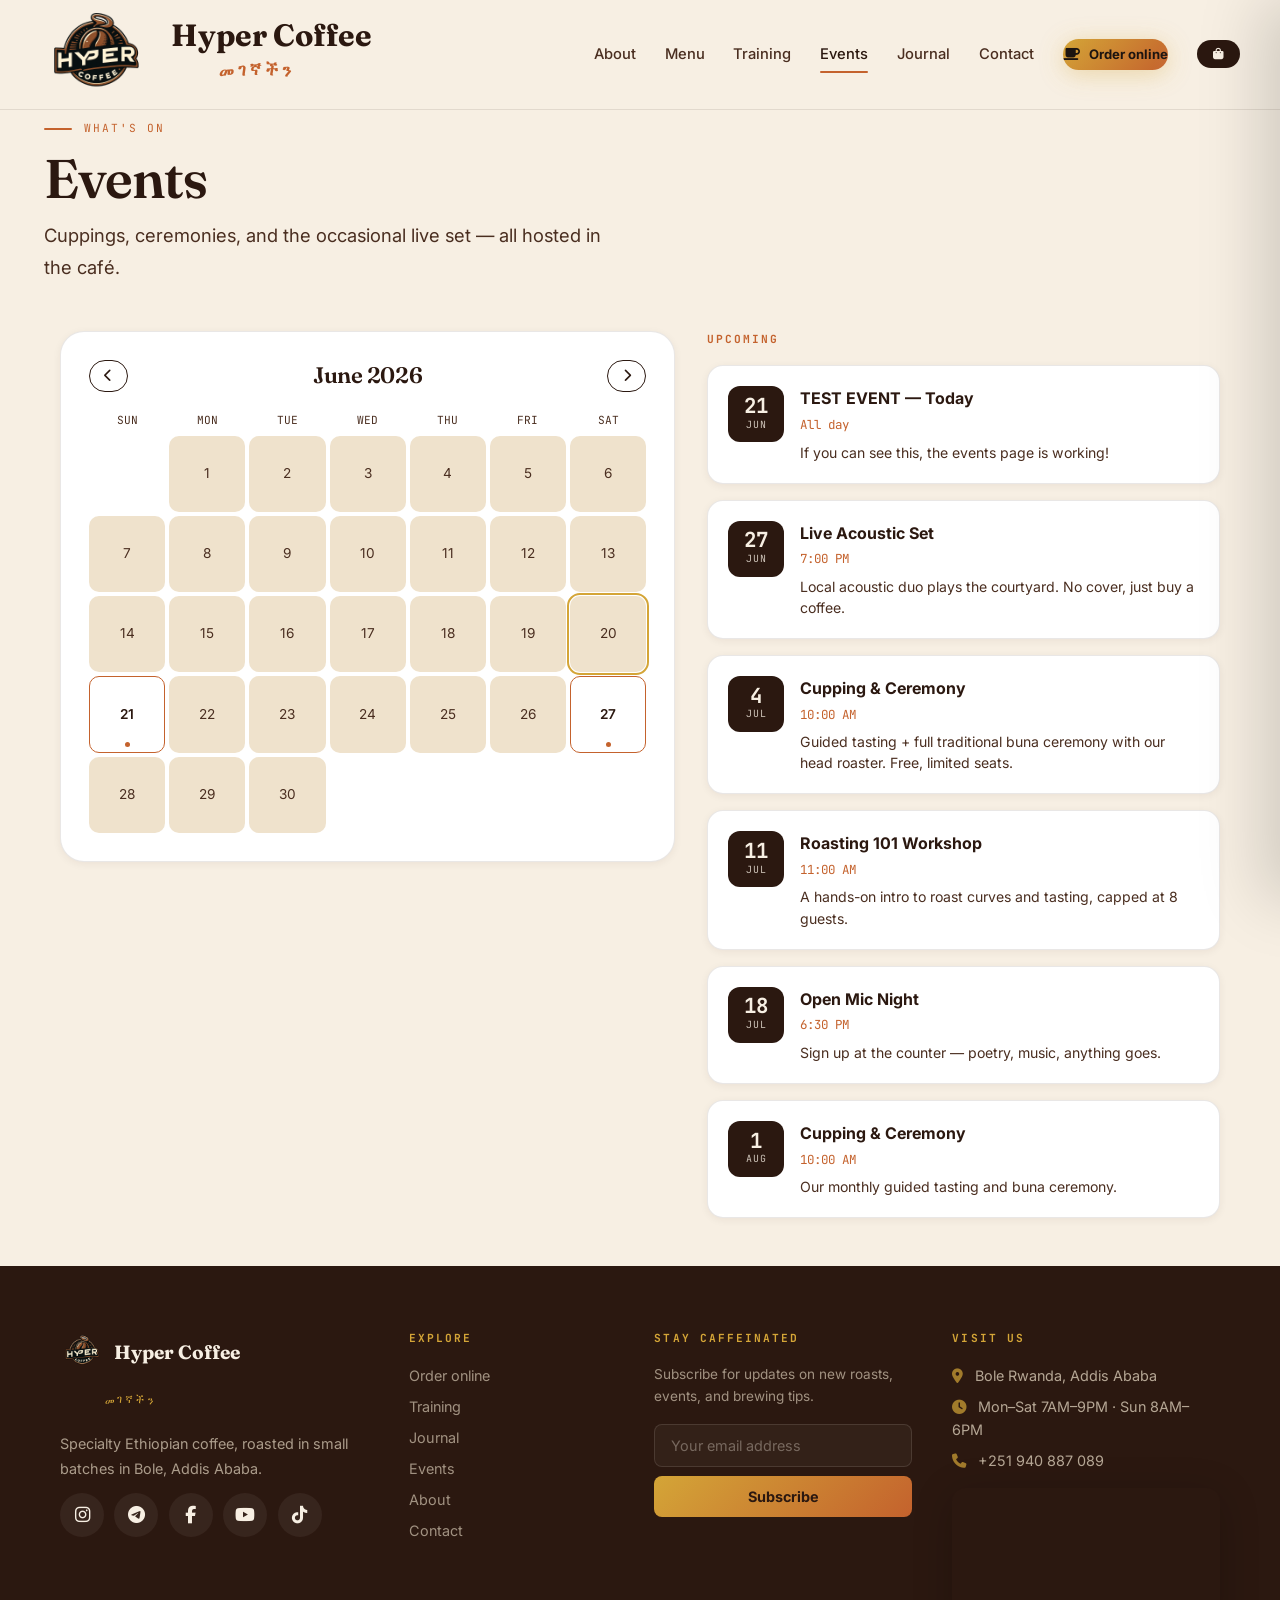
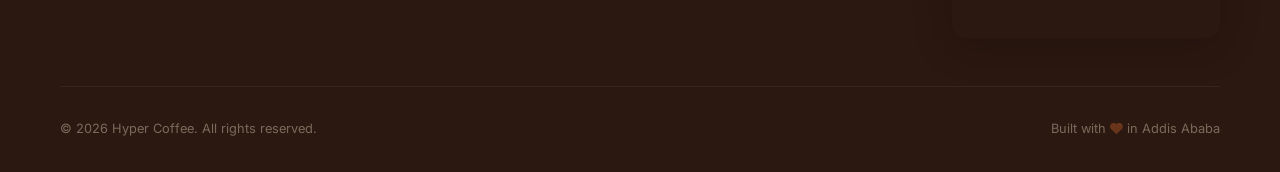
==== commit 71919304: "m" ====
--- a/events.html
+++ b/events.html
@@ -183,25 +183,20 @@
 <!-- ===== HEADER (premium with Amharic) ===== -->
 <header class="site-header">
   <div class="wrap">
-    <a href="/" class="brand" style="flex-direction:column; align-items:center; gap:0; text-decoration:none; max-width:100%;">
-      <div style="display:flex; align-items:center; gap:clamp(0.4rem, 1vw, 0.8rem);">
-        <img src="assets/images/hyperlogo.png" alt="Hyper Coffee" class="brand-mark" 
-             style="width:clamp(3rem, 8vw, 5rem); height:auto; flex-shrink:0; margin-top:3px;">
-        <span class="brand-name" style="font-family:var(--serif); font-weight:700; font-size:clamp(1.1rem, 2.4vw, 1.8rem); color:var(--roast); white-space:nowrap; line-height:1.2;">
-          Hyper Coffee
-        </span>
-      </div>
-      <!-- Amharic signature (preserved) -->
-      <svg style="display:block; margin:2px auto 0; width:clamp(100px, 18vw, 150px); height:auto; max-width:100%;" 
-           viewBox="0 0 140 28" preserveAspectRatio="xMidYMid meet">
-        <text font-family="'Fraunces', serif" font-size="clamp(9px, 1.6vw, 12px)" 
-              fill="var(--terracotta)" font-weight="600" letter-spacing="2.5">
-          <textPath href="#brandCurve" startOffset="50%" text-anchor="middle">መገኛችን</textPath>
-        </text>
-        <defs>
-          <path id="brandCurve" d="M20,20 Q70,8 120,20"/>
-        </defs>
-      </svg>
+    <a href="/" class="brand" style="text-decoration:none; max-width:100%;">
+      <img src="assets/images/hyperlogo.png" alt="Hyper Coffee" class="brand-mark" 
+           style="width:clamp(4rem, 9vw, 7rem); height:auto; flex-shrink:0; margin-top:0;">
+      <div class="brand-details" style="display:flex; flex-direction:column; align-items:flex-start; gap:0.2rem;">
+        <span class="brand-name" style="font-family:var(--serif); font-weight:700; font-size:clamp(1.2rem, 2.6vw, 2.4rem); color:var(--roast); white-space:nowrap; line-height:1.2;">Hyper Coffee</span>
+        <svg style="display:block; margin:0; width:clamp(130px, 18vw, 180px); height:auto; flex-shrink:0;" viewBox="0 0 140 28" preserveAspectRatio="xMidYMid meet">
+          <text font-family="'Fraunces', serif" font-size="clamp(11px, 1.6vw, 14px)" fill="var(--terracotta)" font-weight="600" letter-spacing="2.5">
+            <textPath href="#brandCurve" startOffset="50%" text-anchor="middle">መገኛችን</textPath>
+          </text>
+          <defs>
+            <path id="brandCurve" d="M20,20 Q70,8 120,20"/>
+          </defs>
+        </svg>
+      </div>
     </a>
     <nav class="nav-links">
       <a href="/#about">About</a>
--- a/assets/style.css
+++ b/assets/style.css
@@ -1,14 +1,50 @@
-/* ============================================
-   HYPER COFFEE — Premium Design System v2.0
-   ============================================
-   Palette: roast #2B1810, cream #F7EFE3, terracotta #C4622D,
-            sage #8A9A7E, gold #D4A537
-   Type: Fraunces (display) / Inter (body+ui) / JetBrains Mono (data)
-   ============================================ */
-
-/* ---------- 1. CSS Variables ---------- */
+/* ================================================================
+   HYPER COFFEE — Design System v2.0
+   ================================================================
+   
+   🎨 Colors:
+     --roast          #2B1810  (dark brown)
+     --cream          #F7EFE3  (warm off-white)
+     --terracotta     #C4622D  (burnt orange)
+     --gold           #D4A537  (golden yellow)
+     --sage           #8A9A7E  (muted green)
+   
+   📐 Typography:
+     --serif   = 'Fraunces'      (headings, display)
+     --sans    = 'Inter'         (body, UI)
+     --mono    = 'JetBrains Mono' (prices, data)
+
+   📦 What's inside:
+     1. CSS Variables
+     2. Reset & Base
+     3. Utility Classes
+     4. Typography
+     5. Accessibility
+     6. HEADER & NAVIGATION  ← The part you asked about
+     7. Buttons
+     8. Hero
+     9. Three Rounds
+    10. Menu Cards
+    11. Masonry Gallery
+    12. Lightbox
+    13. Reviews (Social Proof)
+    14. Event Calendar
+    15. Cart Drawer
+    16. Quantity Controls
+    17. Scroll Reveal
+    18. Toast
+    19. Footer (Enhanced)
+    20. Responsive Breakpoints
+    21. Three.js Hero Additions
+   ================================================================ */
+
+
+/* ================================================================
+   1. CSS VARIABLES (Design Tokens)
+   ================================================================ */
+
 :root {
-  /* Colors */
+  /* ----- Colors ----- */
   --roast: #2B1810;
   --roast-soft: #4A2E20;
   --cream: #F7EFE3;
@@ -23,43 +59,46 @@
   --line: rgba(43, 24, 16, 0.1);
   --line-strong: rgba(43, 24, 16, 0.18);
 
-  /* Typography */
+  /* ----- Typography ----- */
   --serif: 'Fraunces', serif;
   --sans: 'Inter', sans-serif;
   --mono: 'JetBrains Mono', monospace;
 
-  /* Spacing */
+  /* ----- Spacing ----- */
   --space-xs: 0.5rem;
   --space-sm: 0.75rem;
   --space-md: 1.5rem;
   --space-lg: 3rem;
   --space-xl: 6rem;
 
-  /* Borders */
+  /* ----- Border Radius ----- */
   --radius-sm: 8px;
   --radius-md: 14px;
   --radius-lg: 20px;
   --radius-xl: 24px;
   --radius-full: 9999px;
 
-  /* Shadows */
+  /* ----- Shadows ----- */
   --shadow-sm: 0 2px 8px rgba(43, 24, 16, 0.06);
   --shadow-md: 0 8px 30px rgba(43, 24, 16, 0.08);
   --shadow-lg: 0 20px 60px -16px rgba(43, 24, 16, 0.14);
   --shadow-xl: 0 30px 80px rgba(43, 24, 16, 0.18);
 
-  /* Transitions */
+  /* ----- Transitions ----- */
   --ease-out: cubic-bezier(0.16, 1, 0.3, 1);
   --ease-in: cubic-bezier(0.4, 0, 1, 1);
   --ease-bounce: cubic-bezier(0.34, 1.56, 0.64, 1);
 
-  /* Header */
-  --header-height: 76px;
-  --header-height-shrunk: 56px;
-}
-
-
-/* ---------- 2. Reset & Base ---------- */
+  /* ----- Header Heights ----- */
+  --header-height: 110px;
+  --header-height-shrunk: 82px;
+}
+
+
+/* ================================================================
+   2. RESET & BASE
+   ================================================================ */
+
 *,
 *::before,
 *::after {
@@ -95,7 +134,11 @@
   text-decoration: none;
 }
 
-/* ---------- 3. Utility ---------- */
+
+/* ================================================================
+   3. UTILITY CLASSES
+   ================================================================ */
+
 .wrap {
   max-width: 1240px;
   margin: 0 auto;
@@ -127,7 +170,11 @@
   color: var(--terracotta);
 }
 
-/* ---------- 4. Typography ---------- */
+
+/* ================================================================
+   4. TYPOGRAPHY
+   ================================================================ */
+
 .h-display {
   font-family: var(--serif);
   font-weight: 600;
@@ -161,13 +208,18 @@
   font-size: 1rem;
 }
 
-/* ---------- 5. Focus & Accessibility ---------- */
+
+/* ================================================================
+   5. ACCESSIBILITY
+   ================================================================ */
+
 :focus-visible {
   outline: 2px solid var(--terracotta);
   outline-offset: 3px;
   border-radius: 4px;
 }
 
+/* Reduced motion for people who prefer it */
 @media (prefers-reduced-motion: reduce) {
   *,
   *::before,
@@ -180,98 +232,106 @@
 }
 
 
-/* ============================================
-   SECTION 2 — HEADER & NAVIGATION
-   ============================================ */
-
+/* ================================================================
+   6. HEADER & NAVIGATION (⭐ The part you asked about)
+   ================================================================ */
+
+/* ----- The fixed header bar ----- */
 .site-header {
   position: fixed;
   top: 0;
   left: 0;
   right: 0;
   z-index: 60;
-  height: var(--header-height);
+
+  /* 📏 Height: enough room for logo + Amharic */
+  height: 110px;
+  min-height: 110px;
+
+  /* 🎨 Background with blur */
   background: rgba(247, 239, 227, 0.84);
   backdrop-filter: blur(0px);
   -webkit-backdrop-filter: blur(0px);
   border-bottom: 1px solid var(--line);
+
+  /* ✨ Smooth transitions for shrink effect */
   transition: height 0.4s var(--ease-out),
               background 0.4s var(--ease-out),
               box-shadow 0.4s var(--ease-out),
               backdrop-filter 0.4s var(--ease-out);
-  overflow: hidden;
-}
-
+
+  /* ⚠️ Important: allow content to be visible (no clipping) */
+  overflow: visible;
+  padding: 0;
+}
+
+/* ----- Shrink state (when user scrolls down) ----- */
 .site-header.shrink {
-  height: var(--header-height-shrunk);
+  height: 82px;
+  min-height: 82px;
   background: rgba(247, 239, 227, 0.94);
   backdrop-filter: blur(16px);
   -webkit-backdrop-filter: blur(16px);
   box-shadow: 0 4px 40px rgba(43, 24, 16, 0.1);
 }
 
+/* ----- The inner container – full width! ----- */
 .site-header .wrap {
+  max-width: 100% !important;      /* ⬅️ Full width, not 1240px */
+  padding: 0 2.5rem !important;    /* ⬅️ Generous side padding */
   display: flex;
   align-items: center;
   justify-content: space-between;
   height: 100%;
 }
 
-/* ---------- Brand ---------- */
-.brand {
-  display: inline-flex;
+/* ----- Brand row: logo + name + Amharic ----- */
+.site-header .brand {
+  display: flex;
+  flex-direction: row !important;   /* ⬅️ Horizontal row */
+  align-items: center !important;
+  gap: 1.2rem !important;          /* ⬅️ Space between items */
+  max-width: 100% !important;
+  flex-shrink: 1;
+  height: 100%;
+}
+
+/* Logo image */
+.site-header .brand-mark {
+  width: clamp(4rem, 9vw, 7rem) !important;  /* 📱→🖥️ larger responsive logo */
+  height: auto !important;
+  flex-shrink: 0;
+  margin-top: 0 !important;          /* ⬅️ No extra top margin */
+}
+
+.site-header .brand-details {
+  display: flex;
   flex-direction: column;
-  align-items: center;
-  gap: 0;
-  text-decoration: none;
-  max-width: 100%;
-}
-
-.brand .brand-row {
-  display: flex;
-  align-items: center;
-  gap: clamp(0.4rem, 1vw, 0.8rem);
-}
-
-.brand .brand-name {
-  font-family: var(--serif);
-  font-weight: 700;
-  font-size: clamp(1.1rem, 2.2vw, 1.8rem);
-  color: var(--roast);
+  align-items: flex-start;
+  gap: 0.2rem;
+}
+
+/* Brand name */
+.site-header .brand .brand-name {
+  font-size: clamp(1.2rem, 2.4vw, 2rem) !important;
   white-space: nowrap;
-  line-height: 1.2;
-  transition: font-size 0.4s var(--ease-out);
-}
-
-.brand-mark {
-  width: clamp(3rem, 8vw, 5rem);
-  height: auto;
+  line-height: 1.2 !important;
+}
+
+/* Amharic SVG signature */
+.site-header .brand svg {
+  width: clamp(120px, 18vw, 170px) !important;
+  height: auto !important;
   flex-shrink: 0;
-  margin-top: 4px;
-  transition: width 0.4s var(--ease-out), height 0.4s var(--ease-out), margin 0.4s var(--ease-out);
-}
-
-/* Brand SVG (Amharic curve) */
-.brand svg {
-  display: block;
-  margin: 2px auto 0;
-  width: clamp(100px, 18vw, 150px);
-  height: auto;
-  max-width: 100%;
-  transition: max-height 0.4s var(--ease-out),
-              opacity 0.4s var(--ease-out),
-              margin 0.3s var(--ease-out);
-}
-
-.brand svg text {
-  font-family: 'Fraunces', serif;
-  font-size: clamp(9px, 1.6vw, 12px);
-  fill: var(--terracotta);
-  font-weight: 600;
-  letter-spacing: 2.5;
-}
-
-/* Shrink effects */
+  display: block !important;
+  margin: 0 !important;
+}
+
+.site-header .brand svg text {
+  font-size: clamp(11px, 1.6vw, 14px) !important;
+}
+
+/* ----- Shrink effects (when scrolled) ----- */
 .site-header.shrink .brand-mark {
   width: 30px !important;
   height: 30px !important;
@@ -289,13 +349,14 @@
   pointer-events: none;
 }
 
-/* ---------- Navigation ---------- */
+/* ----- Navigation links ----- */
 .nav-links {
   display: none;
-  gap: 2rem;
-  font-size: 0.9rem;
+  gap: 1.8rem !important;
+  font-size: 0.92rem !important;
   font-weight: 500;
   align-items: center;
+  flex-wrap: nowrap !important;
 }
 
 @media (min-width: 880px) {
@@ -308,9 +369,11 @@
   position: relative;
   padding: 0.3rem 0;
   color: var(--roast-soft);
+  white-space: nowrap;
   transition: color 0.3s var(--ease-out);
 }
 
+/* Underline animation on hover */
 .nav-links a::after {
   content: '';
   position: absolute;
@@ -333,7 +396,7 @@
   color: var(--roast);
 }
 
-/* ---------- Accent Button (gold shimmer) ---------- */
+/* ----- Accent "Order Online" button (gold shimmer) ----- */
 .btn-accent {
   background: linear-gradient(135deg, var(--gold), var(--terracotta), var(--gold)) !important;
   background-size: 200% 200% !important;
@@ -379,7 +442,7 @@
   }
 }
 
-/* ---------- Cart Button ---------- */
+/* ----- Cart button ----- */
 .nav-cart {
   position: relative;
   display: inline-flex;
@@ -419,7 +482,7 @@
   padding: 0 4px;
 }
 
-/* ---------- Mobile Menu ---------- */
+/* ----- Mobile menu button (hamburger) ----- */
 .menu-btn {
   display: flex;
   flex-direction: column;
@@ -455,7 +518,7 @@
   }
 }
 
-/* ---------- Mobile Panel ---------- */
+/* ----- Mobile slide-out panel ----- */
 .mobile-panel {
   position: fixed;
   inset: var(--header-height) 0 0 0;
@@ -464,8 +527,7 @@
   transform: translateY(-8px);
   opacity: 0;
   pointer-events: none;
-  transition: transform 0.4s var(--ease-out),
-              opacity 0.4s var(--ease-out);
+  transition: transform 0.4s var(--ease-out), opacity 0.4s var(--ease-out);
   display: flex;
   flex-direction: column;
   padding: 2rem 1.5rem;
@@ -494,9 +556,9 @@
 }
 
 
-/* ============================================
-   SECTION 3 — BUTTONS
-   ============================================ */
+/* ================================================================
+   7. BUTTONS (Generic)
+   ================================================================ */
 
 .btn {
   display: inline-flex;
@@ -568,9 +630,9 @@
 }
 
 
-/* ============================================
-   SECTION 4 — HERO
-   ============================================ */
+/* ================================================================
+   8. HERO (Split layout)
+   ================================================================ */
 
 .hero-refined {
   position: relative;
@@ -634,29 +696,25 @@
     grid-template-columns: 1fr;
     padding-top: calc(var(--header-height) - 8px);
   }
-
   .hero-refined .hero-content {
     padding: 2.5rem 1.5rem;
     text-align: center;
   }
-
   .hero-refined .hero-content p {
     max-width: 100%;
   }
-
   .hero-refined .hero-content .btn-group {
     justify-content: center;
   }
-
   .hero-refined .hero-visual {
     min-height: 40vh;
   }
 }
 
 
-/* ============================================
-   SECTION 5 — JEBENA ANIMATIONS
-   ============================================ */
+/* ================================================================
+   9. JEBENA ANIMATIONS (Steam & Pour)
+   ================================================================ */
 
 @keyframes wispRise {
   0% {
@@ -728,9 +786,9 @@
 }
 
 
-/* ============================================
-   SECTION 6 — THREE ROUNDS
-   ============================================ */
+/* ================================================================
+   10. THREE ROUNDS (Abol, Tona, Baraka)
+   ================================================================ */
 
 .round-card {
   border-top: 1px solid rgba(247, 239, 227, 0.12);
@@ -756,9 +814,9 @@
 }
 
 
-/* ============================================
-   SECTION 7 — MENU CARDS
-   ============================================ */
+/* ================================================================
+   11. MENU CARDS
+   ================================================================ */
 
 .menu-card {
   background: #fff;
@@ -792,9 +850,9 @@
 }
 
 
-/* ============================================
-   SECTION 8 — MASONRY GALLERY
-   ============================================ */
+/* ================================================================
+   12. MASONRY GALLERY
+   ================================================================ */
 
 .masonry-grid {
   column-count: 3;
@@ -852,7 +910,7 @@
   transform: scale(1.04);
 }
 
-/* Video overlay in masonry */
+/* Video overlay */
 .masonry-grid .gallery-item .play-icon {
   position: absolute;
   inset: 0;
@@ -872,7 +930,7 @@
   opacity: 1;
 }
 
-/* Add button */
+/* Add button in masonry */
 .masonry-grid .gallery-add {
   break-inside: avoid;
   margin-bottom: 1.25rem;
@@ -928,9 +986,9 @@
 }
 
 
-/* ============================================
-   SECTION 9 — LIGHTBOX
-   ============================================ */
+/* ================================================================
+   13. LIGHTBOX
+   ================================================================ */
 
 .lightbox {
   display: none;
@@ -968,11 +1026,31 @@
     opacity: 1;
   }
 }
-
-
-/* ============================================
-   SECTION 10 — REVIEWS (Social Proof)
-   ============================================ */
+/* Founder section – smooth transitions */
+#founder .founder-card {
+  transition: transform 0.4s var(--ease-out), box-shadow 0.4s var(--ease-out);
+}
+
+#founder .founder-card:hover {
+  transform: translateY(-4px);
+  box-shadow: var(--shadow-md);
+}
+
+/* Responsive founder grid */
+@media (max-width: 768px) {
+  #founder [style*="grid-template-columns:1fr 1.2fr"] {
+    grid-template-columns: 1fr !important;
+    gap: 2rem !important;
+  }
+  #founder .founder-values {
+    grid-template-columns: 1fr !important;
+  }
+}
+
+
+/* ================================================================
+   14. REVIEWS (Social Proof)
+   ================================================================ */
 
 .reviews-grid {
   display: grid;
@@ -1069,9 +1147,9 @@
 }
 
 
-/* ============================================
-   SECTION 11 — EVENT CALENDAR
-   ============================================ */
+/* ================================================================
+   15. EVENT CALENDAR
+   ================================================================ */
 
 .cal-day {
   aspect-ratio: 1;
@@ -1165,9 +1243,9 @@
 }
 
 
-/* ============================================
-   SECTION 12 — CART DRAWER
-   ============================================ */
+/* ================================================================
+   16. CART DRAWER
+   ================================================================ */
 
 .cart-overlay {
   position: fixed;
@@ -1245,9 +1323,9 @@
 }
 
 
-/* ============================================
-   SECTION 13 — ORDER PAGE QUANTITY PILL
-   ============================================ */
+/* ================================================================
+   17. ORDER PAGE QUANTITY PILL
+   ================================================================ */
 
 .qty-pill {
   display: inline-flex;
@@ -1298,9 +1376,9 @@
 }
 
 
-/* ============================================
-   SECTION 14 — SCROLL REVEAL
-   ============================================ */
+/* ================================================================
+   18. SCROLL REVEAL
+   ================================================================ */
 
 [data-reveal] {
   opacity: 0;
@@ -1319,9 +1397,9 @@
 }
 
 
-/* ============================================
-   SECTION 15 — TOAST
-   ============================================ */
+/* ================================================================
+   19. TOAST NOTIFICATION
+   ================================================================ */
 
 .toast {
   position: fixed;
@@ -1348,9 +1426,9 @@
 }
 
 
-/* ============================================
-   SECTION 16 — EMPTY STATE
-   ============================================ */
+/* ================================================================
+   20. EMPTY STATE
+   ================================================================ */
 
 .empty-state {
   text-align: center;
@@ -1360,9 +1438,9 @@
 }
 
 
-/* ============================================
-   SECTION 17 — EYEBROW LINE
-   ============================================ */
+/* ================================================================
+   21. EYEBROW LINE (decorative rule + label)
+   ================================================================ */
 
 .eyebrow-line {
   display: flex;
@@ -1379,9 +1457,9 @@
 }
 
 
-/* ============================================
-   SECTION 18 — FOOTER (Enhanced)
-   ============================================ */
+/* ================================================================
+   22. ENHANCED FOOTER
+   ================================================================ */
 
 .footer-enhanced {
   background: var(--roast);
@@ -1559,7 +1637,6 @@
   opacity: 0.4;
 }
 
-/* Responsive Footer */
 @media (max-width: 992px) {
   .footer-enhanced .footer-grid {
     grid-template-columns: 1fr 1fr;
@@ -1572,25 +1649,22 @@
     grid-template-columns: 1fr;
     gap: 1.75rem;
   }
-
   .footer-enhanced .footer-brand p {
     max-width: 100%;
   }
-
   .footer-bottom {
     flex-direction: column;
     text-align: center;
   }
-
   .footer-social {
     justify-content: center;
   }
 }
 
 
-/* ============================================
-   SECTION 19 — RESPONSIVE GRIDS
-   ============================================ */
+/* ================================================================
+   23. RESPONSIVE GRIDS
+   ================================================================ */
 
 @media (min-width: 640px) {
   .menu-grid {
@@ -1635,43 +1709,159 @@
 }
 
 
-/* ============================================
-   SECTION 20 — MOBILE BRAND & HEADER OVERRIDES
-   ============================================ */
-
-@media (max-width: 640px) {
+/* ================================================================
+   24. THREE.JS HERO — Additional Styles
+   ================================================================ */
+
+#three-container {
+  position: relative;
+  width: 100%;
+  height: 100%;
+  min-height: 55vh;
+  background: #0E0A07;
+  overflow: hidden;
+}
+
+#three-container canvas {
+  display: block;
+  width: 100% !important;
+  height: 100% !important;
+}
+
+/* Fallback for older browsers */
+.no-three-js #three-container {
+  background: radial-gradient(ellipse at 60% 40%, #2B1A14, #0E0A07 80%);
+  display: flex;
+  align-items: center;
+  justify-content: center;
+}
+
+.no-three-js #three-container::after {
+  content: '✨ 3D experience available in modern browsers';
+  color: rgba(247, 239, 227, 0.3);
+  font-family: var(--mono);
+  font-size: 0.8rem;
+  letter-spacing: 0.1em;
+}
+
+@media (max-width: 768px) {
+  #three-container {
+    min-height: 50vh;
+  }
+}
+
+@media (max-width: 480px) {
+  #three-container {
+    min-height: 40vh;
+  }
+}
+
+
+/* ================================================================
+   25. HEADER RESPONSIVE OVERRIDES (Desktop → Mobile)
+   ================================================================ */
+
+/* Tablet */
+@media (max-width: 1024px) {
+  .site-header {
+    height: 84px !important;
+    min-height: 84px !important;
+  }
+  .site-header.shrink {
+    height: 62px !important;
+    min-height: 62px !important;
+  }
+  .site-header .wrap {
+    padding: 0 1.5rem !important;
+  }
+  .site-header .brand .brand-name {
+    font-size: clamp(1rem, 2vw, 1.4rem) !important;
+  }
+  .site-header .brand svg {
+    width: clamp(80px, 14vw, 120px) !important;
+  }
+  .nav-links {
+    gap: 1rem !important;
+  }
+}
+
+/* Mobile */
+@media (max-width: 768px) {
+  :root {
+    --header-height: 72px;
+    --header-height-shrunk: 56px;
+  }
+  .site-header {
+    height: 72px !important;
+    min-height: 72px !important;
+  }
+  .site-header.shrink {
+    height: 56px !important;
+    min-height: 56px !important;
+  }
+  .site-header .wrap {
+    padding: 0 1rem !important;
+  }
+  .site-header .brand {
+    gap: 0.6rem !important;
+  }
+  .site-header .brand .brand-name {
+    font-size: clamp(0.85rem, 4vw, 1.1rem) !important;
+  }
+  .site-header .brand-mark {
+    width: clamp(2.8rem, 9vw, 4.5rem) !important;
+  }
+  .site-header .brand svg {
+    width: clamp(80px, 14vw, 110px) !important;
+  }
+  .site-header .brand svg text {
+    font-size: clamp(9px, 1.4vw, 11px) !important;
+  }
+  .nav-links {
+    gap: 0.8rem !important;
+  }
+  .nav-links a {
+    font-size: 0.8rem !important;
+  }
+  .btn-accent.btn-sm {
+    padding: 0.3rem 0.7rem !important;
+    font-size: 0.7rem !important;
+  }
+}
+
+/* Small mobile */
+@media (max-width: 480px) {
   :root {
     --header-height: 64px;
     --header-height-shrunk: 50px;
   }
-
+  .site-header {
+    height: 64px !important;
+    min-height: 64px !important;
+  }
+  .site-header.shrink {
+    height: 50px !important;
+    min-height: 50px !important;
+  }
   .site-header .wrap {
-    height: 100%;
-  }
-
-  .brand .brand-name {
-    font-size: clamp(0.9rem, 4vw, 1.2rem);
-  }
-
-  .brand-mark {
-    width: clamp(2.5rem, 10vw, 3.5rem);
-  }
-
-  .site-header.shrink .brand-mark {
-    width: 24px !important;
-    height: 24px !important;
-  }
-
-  .site-header.shrink .brand .brand-name {
-    font-size: 0.8rem !important;
-  }
-
-  .btn-accent {
-    padding: 0.35rem 0.75rem !important;
+    padding: 0 0.6rem !important;
+  }
+  .site-header .brand .brand-name {
+    font-size: clamp(0.7rem, 3.5vw, 0.9rem) !important;
+  }
+  .site-header .brand-mark {
+    width: clamp(2.2rem, 8vw, 3.2rem) !important;
+  }
+  .site-header .brand svg {
+    width: clamp(55px, 11vw, 80px) !important;
+  }
+  .site-header .brand svg text {
+    font-size: clamp(6px, 1vw, 8px) !important;
+  }
+  .nav-links {
+    gap: 0.4rem !important;
+  }
+  .nav-links a {
     font-size: 0.7rem !important;
   }
-
-  .btn-accent .fa-coffee {
-    font-size: 0.7rem !important;
-  }
-}
+}
